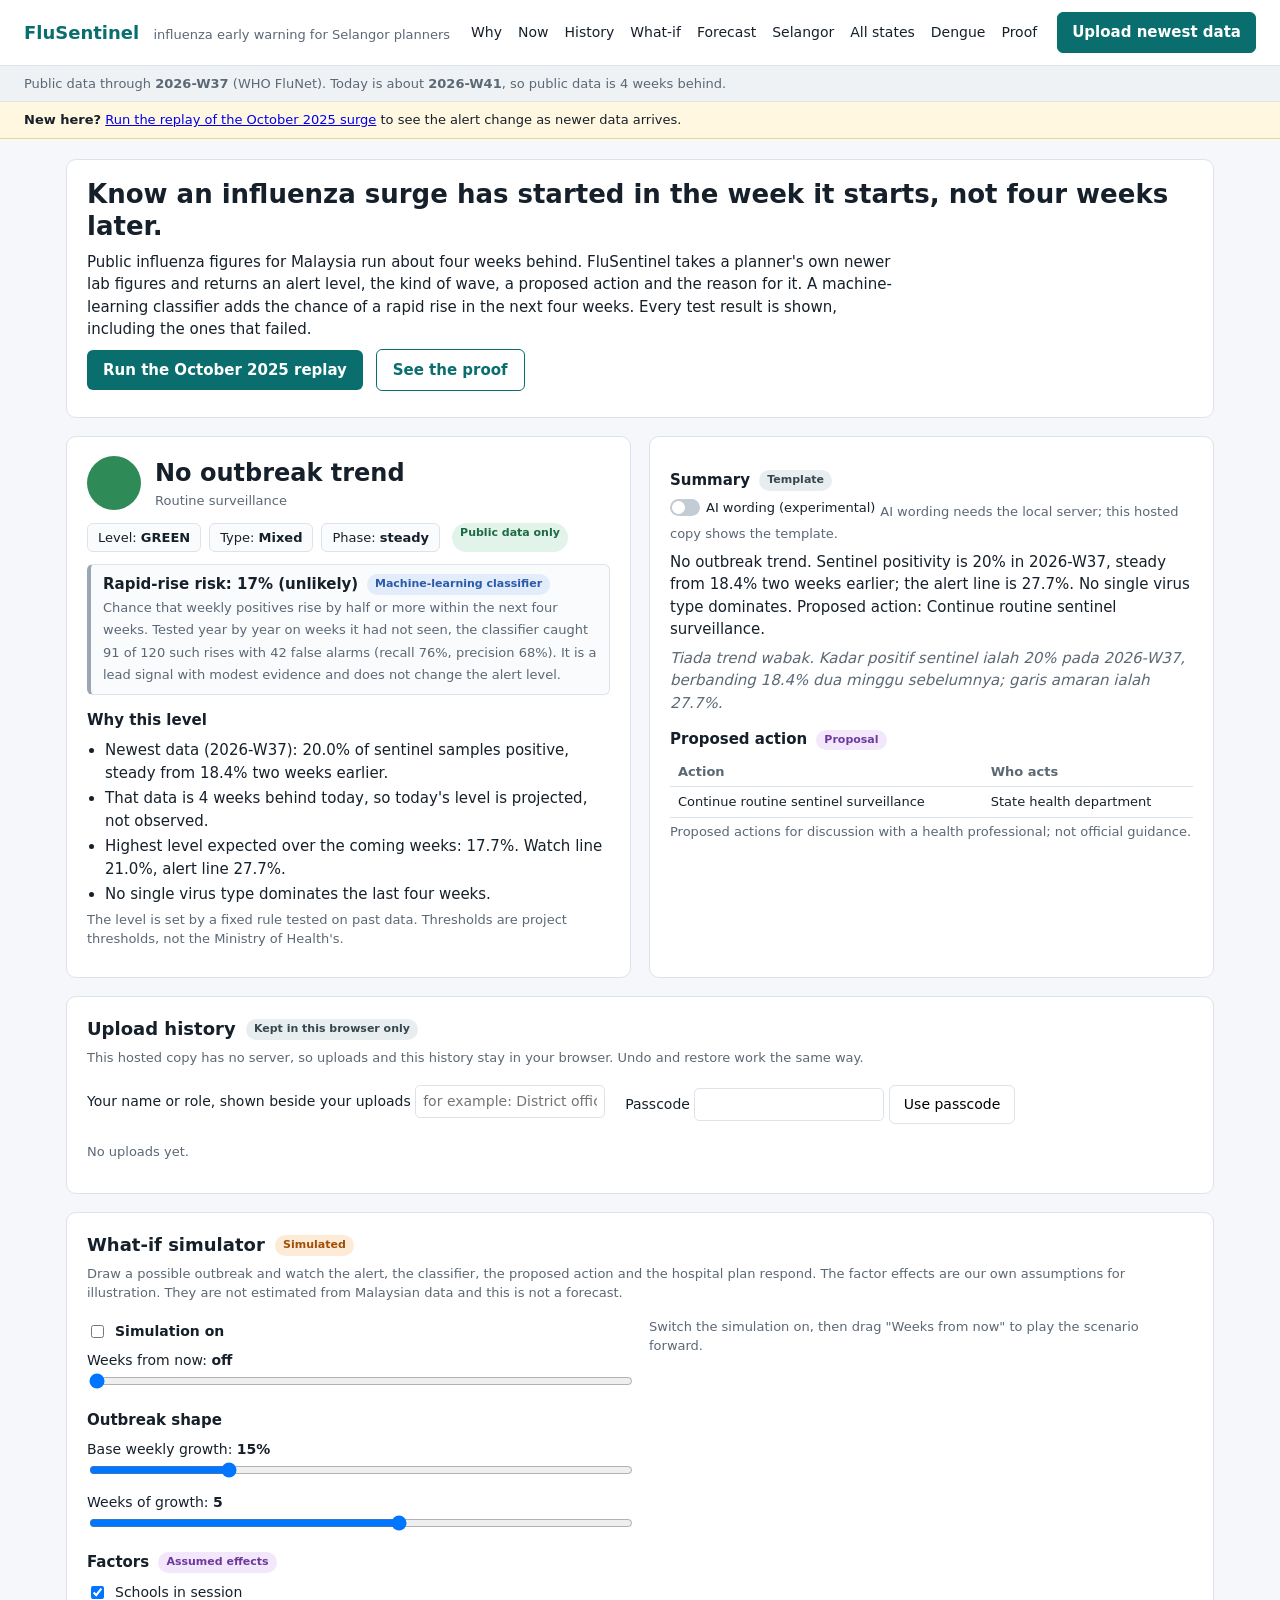
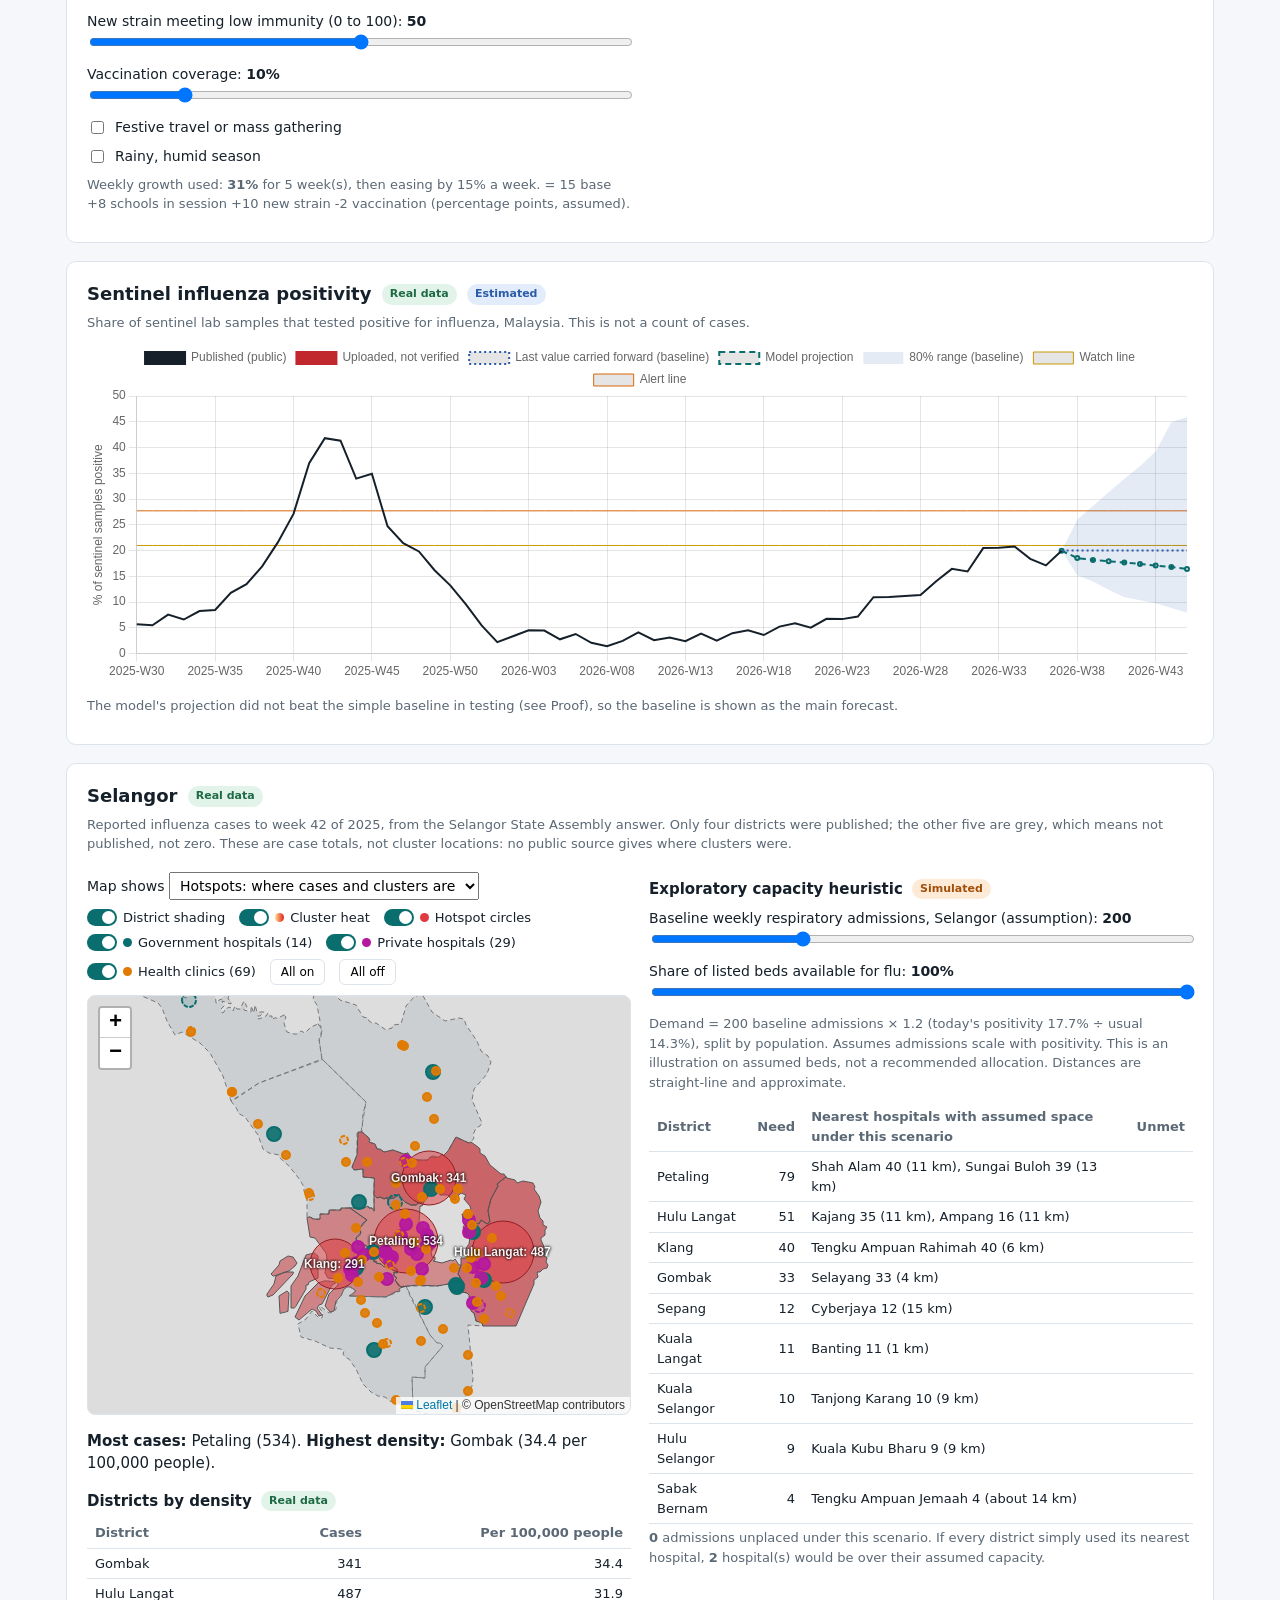
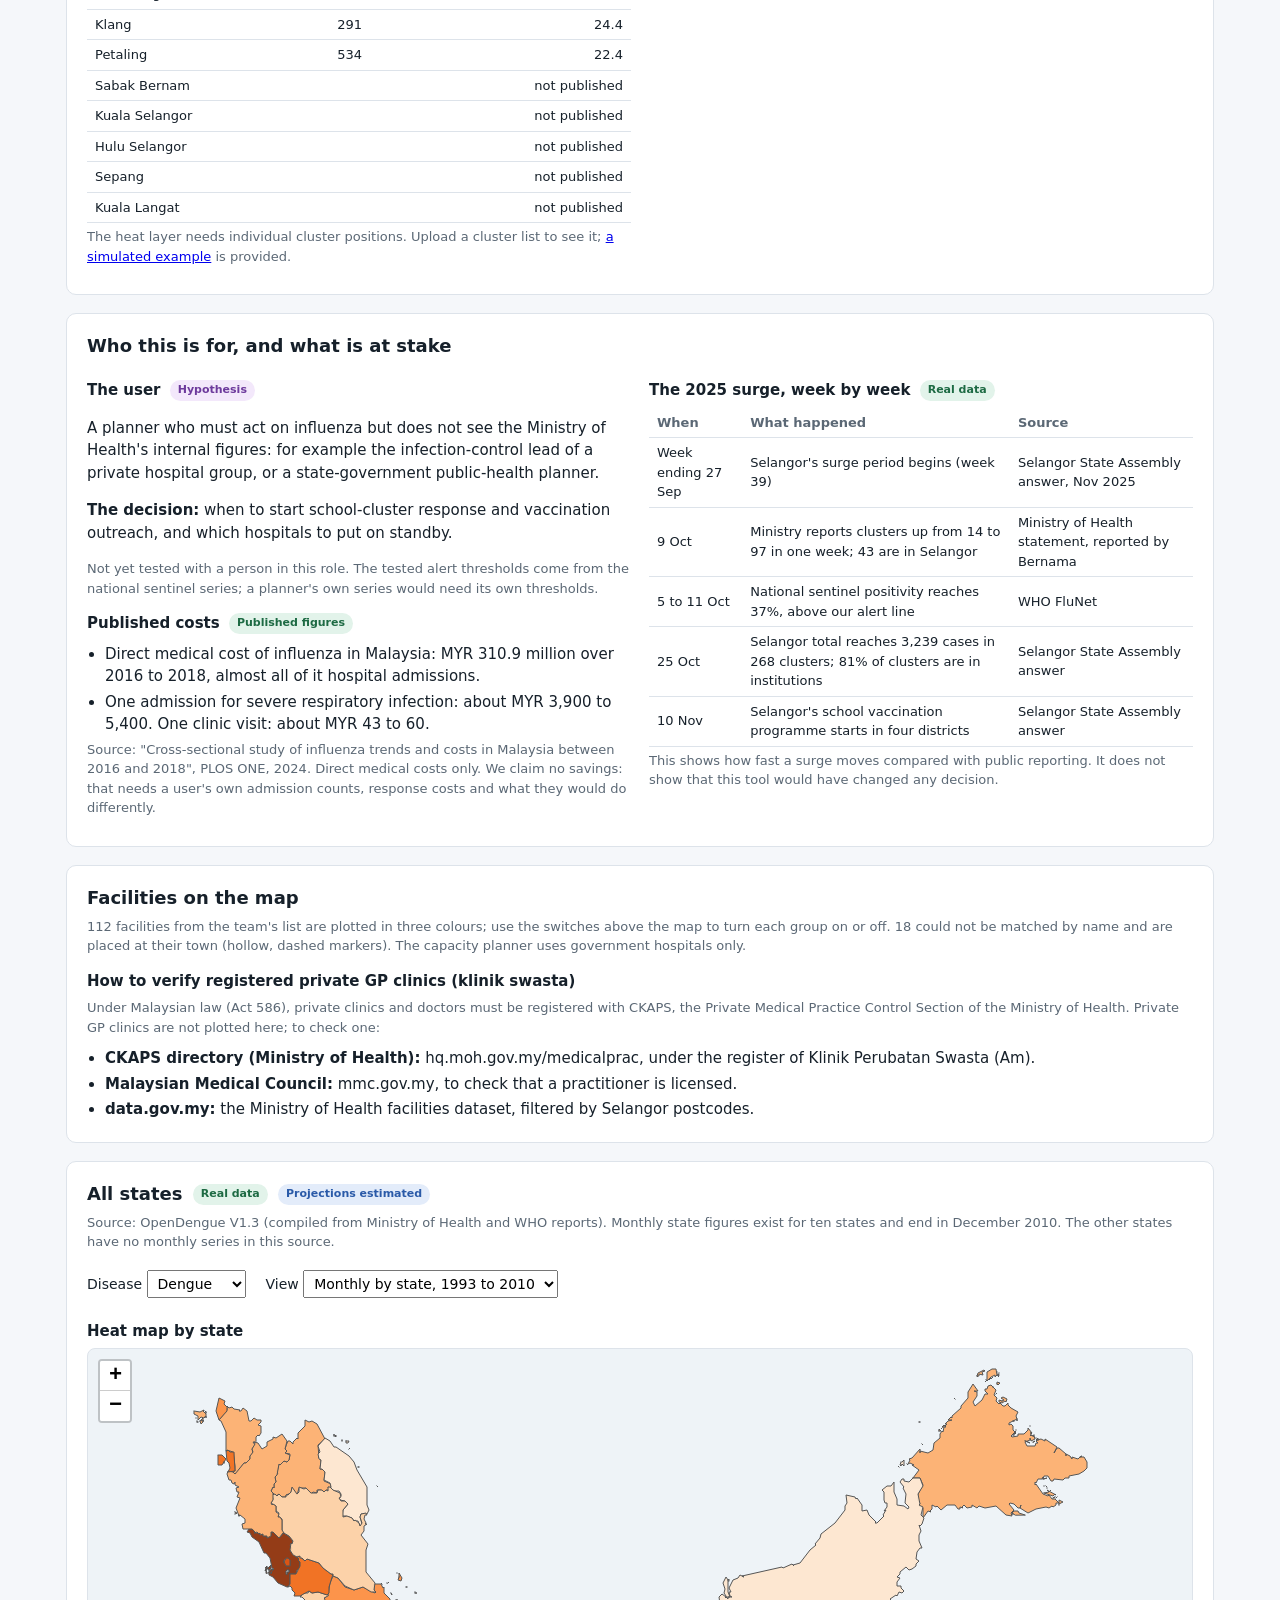
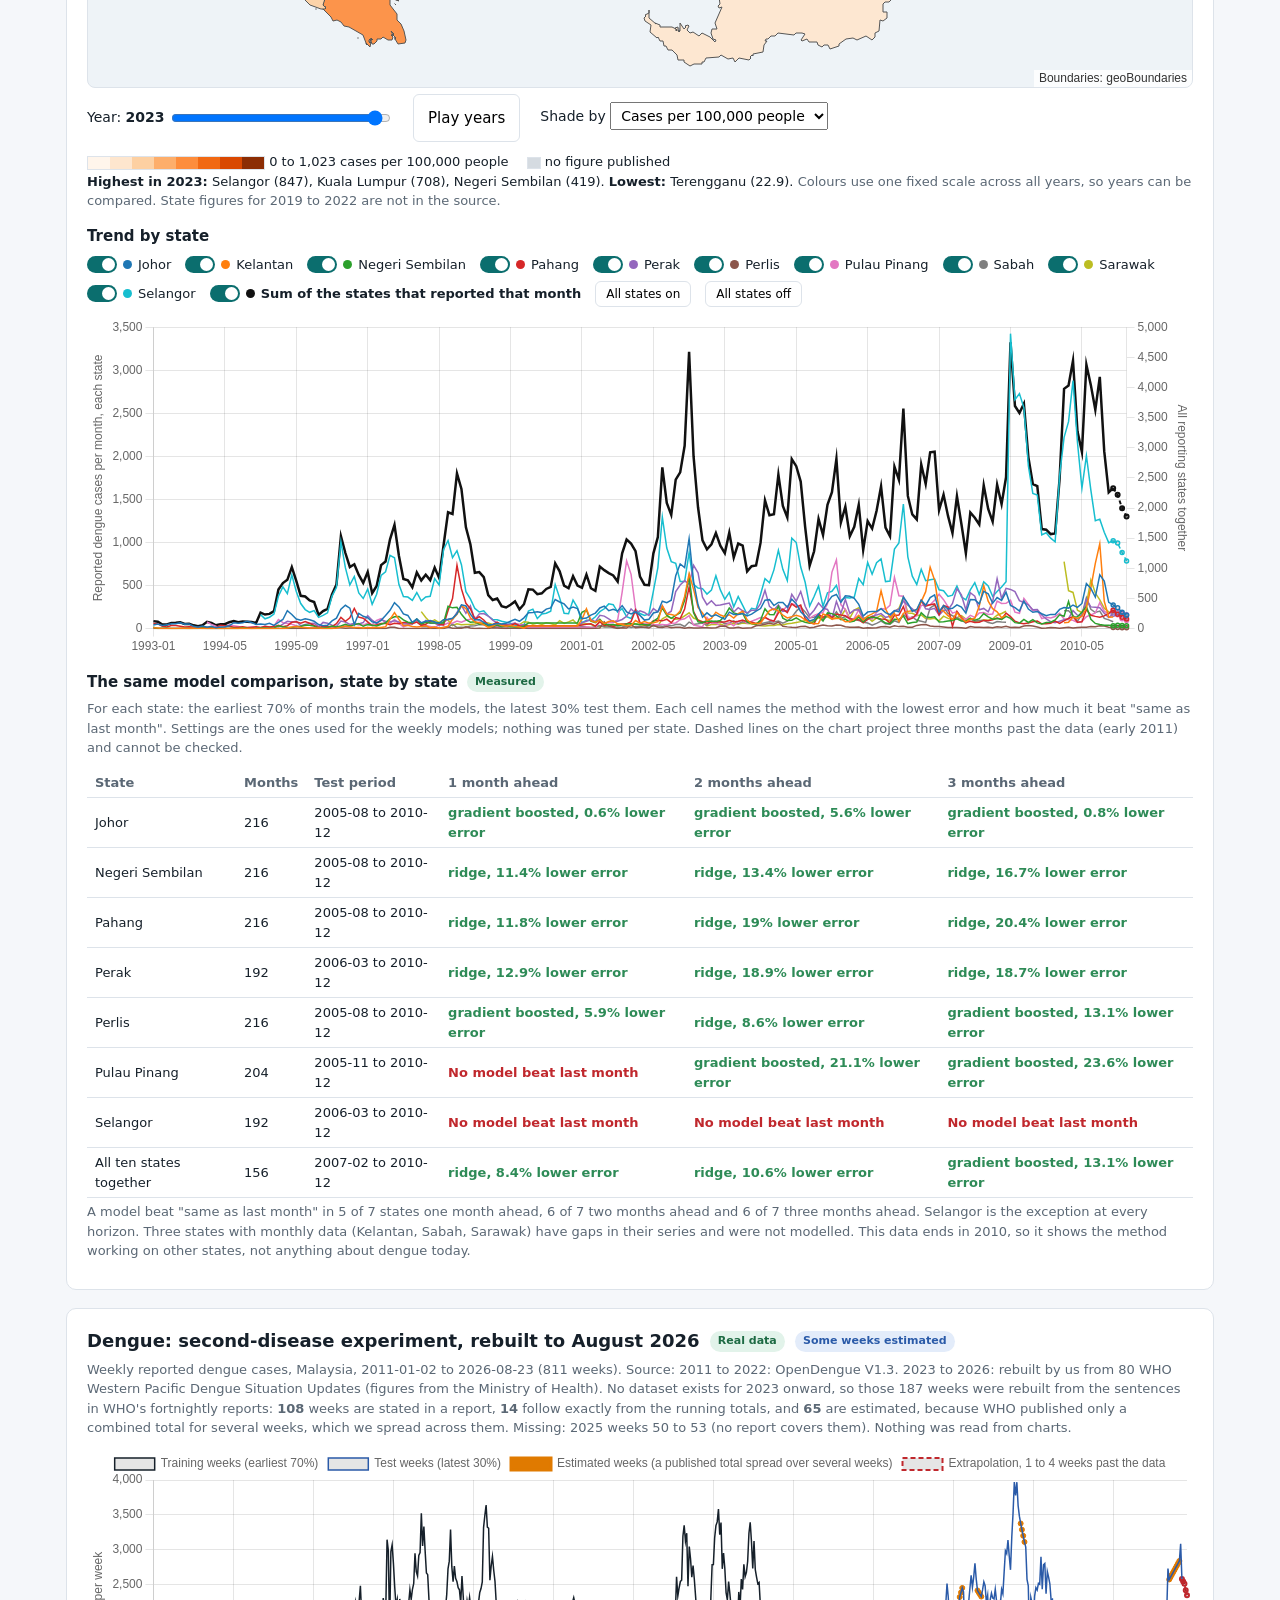
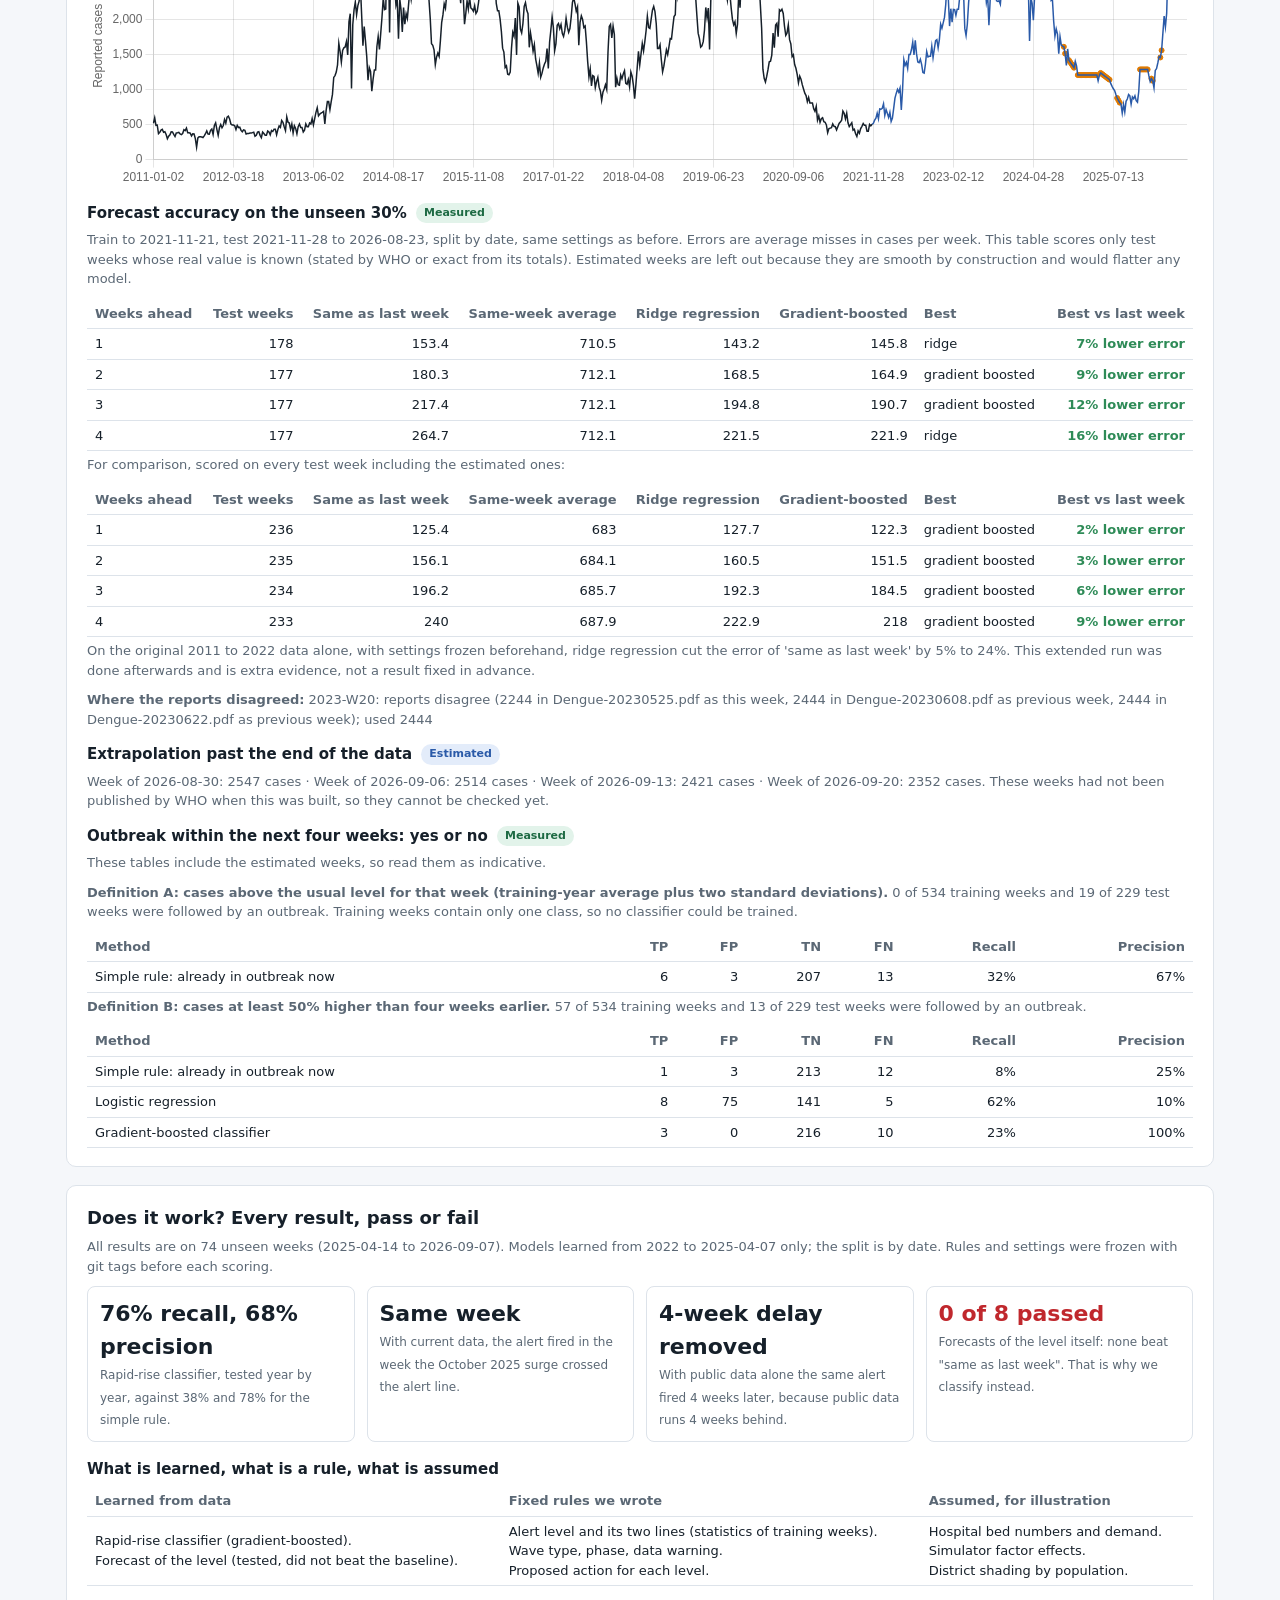
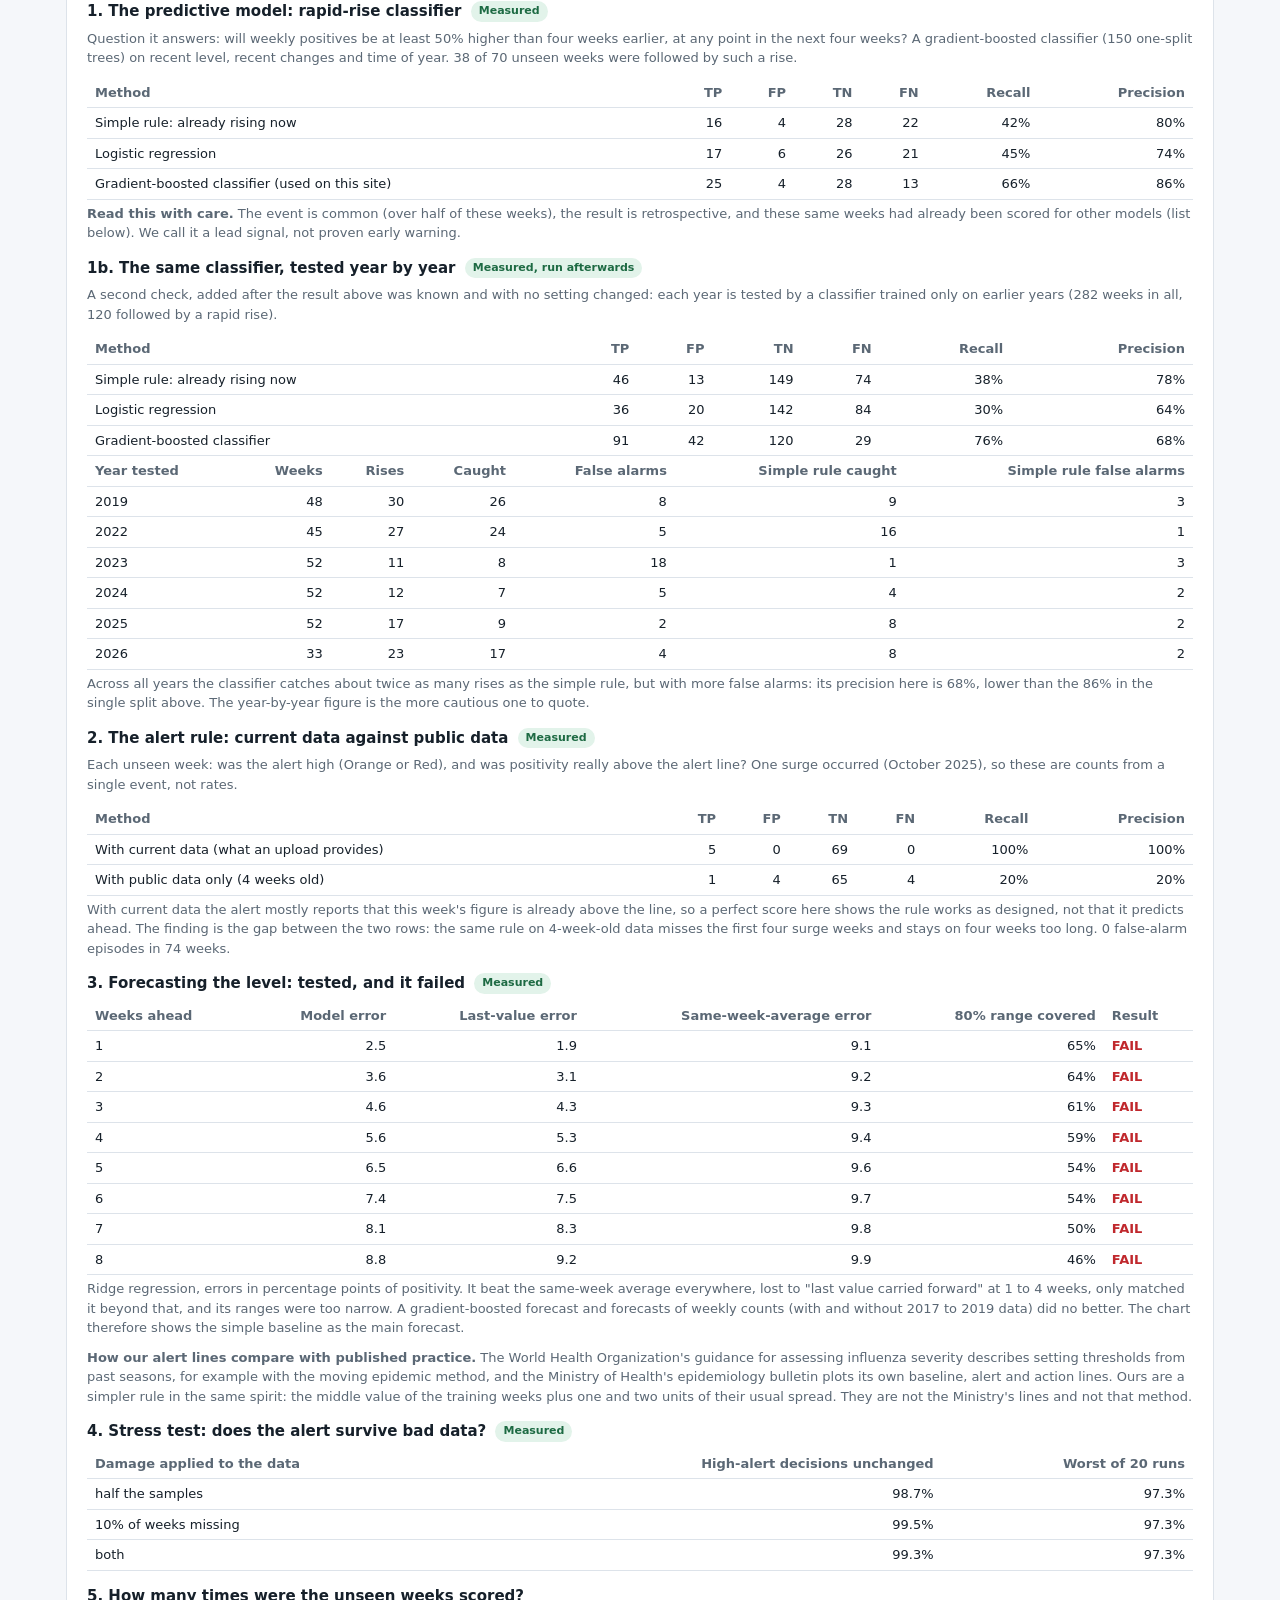
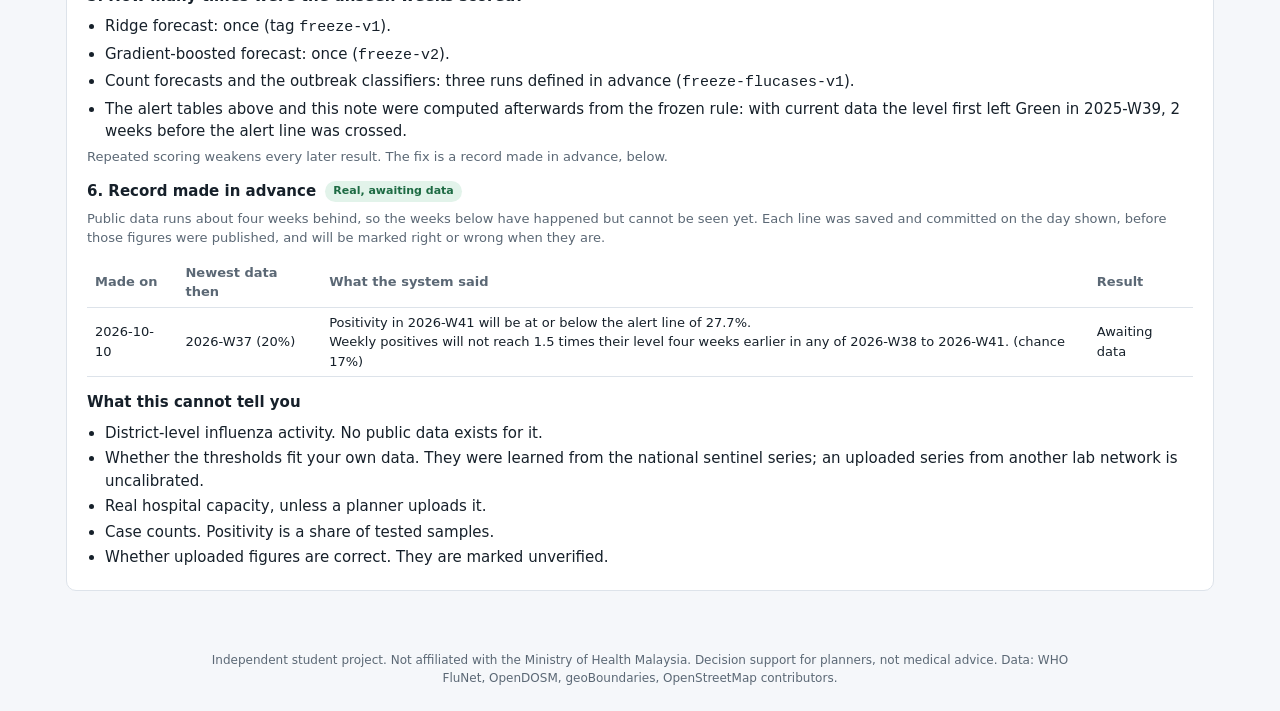
==== site/index.html @ d07ed6d7 "Rebuild Malaysia's weekly dengue series for 2023-2026 from WHO reports and rerun the models - pipeli" ====
<!doctype html>
<html lang="en">
<head>
<meta charset="utf-8">
<meta name="viewport" content="width=device-width, initial-scale=1">
<title>FluSentinel</title>
<link rel="icon" href="data:,">
<link rel="stylesheet" href="vendor/leaflet.min.css">
<link rel="stylesheet" href="assets/style.css">
</head>
<body>
<header class="top">
  <div class="brand">FluSentinel <span>influenza early warning for Selangor planners</span></div>
  <nav><a href="#stakes">Why</a><a href="#now">Now</a><a href="#history">History</a><a href="#sim">What-if</a><a href="#forecast">Forecast</a><a href="#selangor">Selangor</a><a href="#states">All states</a><a href="#dengue">Dengue</a><a href="#proof">Proof</a></nav>
  <button id="uploadBtn" class="primary">Upload newest data</button>
</header>
<div id="stamp" class="stamp"></div>
<div id="replayBar" class="replay" hidden></div>

<main>
<section class="card hero" id="hero">
  <h1>Know an influenza surge has started in the week it starts, not four weeks later.</h1>
  <p>Public influenza figures for Malaysia run about four weeks behind. FluSentinel takes a planner's own newer lab figures and returns an alert level, the kind of wave, a proposed action and the reason for it. A machine-learning classifier adds the chance of a rapid rise in the next four weeks. Every test result is shown, including the ones that failed.</p>
  <p><a class="btn" href="?replay=1">Run the October 2025 replay</a> <a class="btn ghost" href="#proof">See the proof</a></p>
</section>
<section id="now" class="grid2">
  <div class="card" id="alertCard"></div>
  <div class="card">
    <h3>Summary <span class="chip ai" id="sumChip">Template</span></h3>
    <label class="tog"><input type="checkbox" id="aiOn"><span class="sw"></span><span>AI wording (experimental)</span></label> <span class="note" id="aiNote">Off: the text below is a fixed template. On: an AI service rewords the same figures; its text is rejected if it contains any number not in them.</span>
    <p id="sumEn" class="summary"></p>
    <p id="sumBm" class="summary bm"></p>
    <h3>Proposed action <span class="chip exp">Proposal</span></h3>
    <div id="action"></div>
  </div>
</section>

<section id="history" class="card">
  <h2>Upload history <span class="chip ai" id="roleChip"></span></h2>
  <p class="note" id="histNote"></p>
  <div class="histctl">
    <label>Your name or role, shown beside your uploads <input type="text" id="byIn" maxlength="60" placeholder="for example: District officer, Klang"></label>
    <label id="passRow" hidden>Passcode <input type="password" id="passIn" autocomplete="off"> <button type="button" id="passBtn">Use passcode</button></label>
  </div>
  <div id="histBody"></div>
  <p class="err" id="histMsg"></p>
</section>

<section id="sim" class="card">
  <h2>What-if simulator <span class="chip sim">Simulated</span></h2>
  <p class="note">Draw a possible outbreak and watch the alert, the classifier, the proposed action and the hospital plan respond. The factor effects are our own assumptions for illustration. They are not estimated from Malaysian data and this is not a forecast.</p>
  <div class="grid2">
    <div>
      <label class="row"><input type="checkbox" id="simOn"> <b>Simulation on</b></label>
      <label>Weeks from now: <b id="simWeekV"></b><input type="range" id="simWeek" min="0" max="11" step="1" value="0"></label>
      <h3>Outbreak shape</h3>
      <label>Base weekly growth: <b id="simBaseV"></b><input type="range" id="simBase" min="0" max="60" step="1" value="15"></label>
      <label>Weeks of growth: <b id="simWeeksV"></b><input type="range" id="simWeeks" min="1" max="8" step="1" value="5"></label>
      <h3>Factors <span class="chip exp">Assumed effects</span></h3>
      <label class="row"><input type="checkbox" id="simSchool" checked> Schools in session</label>
      <label>New strain meeting low immunity (0 to 100): <b id="simStrainV"></b><input type="range" id="simStrain" min="0" max="100" step="5" value="50"></label>
      <label>Vaccination coverage: <b id="simVaxV"></b><input type="range" id="simVax" min="0" max="60" step="5" value="10"></label>
      <label class="row"><input type="checkbox" id="simTravel"> Festive travel or mass gathering</label>
      <label class="row"><input type="checkbox" id="simRain"> Rainy, humid season</label>
      <p class="note" id="simGrowth"></p>
    </div>
    <div id="simOut"></div>
  </div>
</section>

<section id="forecast" class="card">
  <h2>Sentinel influenza positivity <span class="chip real">Real data</span> <span class="chip est">Estimated</span></h2>
  <p class="note">Share of sentinel lab samples that tested positive for influenza, Malaysia. This is not a count of cases.</p>
  <div class="chartbox"><canvas id="chart"></canvas></div>
  <div id="signals" class="signals"></div>
</section>

<section id="selangor" class="card">
  <h2>Selangor <span class="chip exp" id="mapChip">Exploratory</span></h2>
  <p class="note" id="mapNote"></p>
  <div class="grid2">
    <div>
      <label>Map shows <select id="mapMode"><option value="hot">Hotspots: where cases and clusters are</option><option value="pop">Population (exposure proxy)</option><option value="pupils">School pupils (exposure proxy)</option></select></label>
      <div class="toggles" id="layerToggles">
        <label class="tog"><input type="checkbox" id="ly_shade" checked><span class="sw"></span>District shading</label>
        <label class="tog"><input type="checkbox" id="ly_heat" checked><span class="sw"></span><i class="dot" style="background:linear-gradient(90deg,#ffe08a,#e31a1c)"></i>Cluster heat</label>
        <label class="tog"><input type="checkbox" id="ly_hot" checked><span class="sw"></span><i class="dot" style="background:#e0393f"></i>Hotspot circles</label>
        <label class="tog"><input type="checkbox" id="ly_government" checked><span class="sw"></span><i class="dot" style="background:#0b6e6e"></i><span>Government hospitals (<span id="n_government"></span>)</span></label>
        <label class="tog"><input type="checkbox" id="ly_private" checked><span class="sw"></span><i class="dot" style="background:#b5179e"></i><span>Private hospitals (<span id="n_private"></span>)</span></label>
        <label class="tog"><input type="checkbox" id="ly_clinic" checked><span class="sw"></span><i class="dot" style="background:#e07a00"></i><span>Health clinics (<span id="n_clinic"></span>)</span></label>
        <button type="button" id="lyAll">All on</button><button type="button" id="lyNone">All off</button>
      </div>
      <div id="map"></div>
      <div id="hotRank"></div>
    </div>
    <div>
      <h3>Exploratory capacity heuristic <span class="chip sim" id="bedChip">Simulated</span></h3>
      <label>Baseline weekly respiratory admissions, Selangor (assumption): <b id="admV"></b>
        <input type="range" id="adm" min="50" max="600" step="10" value="200"></label>
      <label>Share of listed beds available for flu: <b id="shareV"></b>
        <input type="range" id="share" min="20" max="100" step="5" value="100"></label>
      <p class="note" id="planNote"></p>
      <div id="plan"></div>
    </div>
  </div>
</section>

<section id="stakes" class="card">
  <h2>Who this is for, and what is at stake</h2>
  <div class="grid2">
    <div>
      <h3>The user <span class="chip exp">Hypothesis</span></h3>
      <p>A planner who must act on influenza but does not see the Ministry of Health's internal figures: for example the infection-control lead of a private hospital group, or a state-government public-health planner.</p>
      <p><b>The decision:</b> when to start school-cluster response and vaccination outreach, and which hospitals to put on standby.</p>
      <p class="note">Not yet tested with a person in this role. The tested alert thresholds come from the national sentinel series; a planner's own series would need its own thresholds.</p>
      <h3>Published costs <span class="chip real">Published figures</span></h3>
      <ul class="why">
        <li>Direct medical cost of influenza in Malaysia: MYR 310.9 million over 2016 to 2018, almost all of it hospital admissions.</li>
        <li>One admission for severe respiratory infection: about MYR 3,900 to 5,400. One clinic visit: about MYR 43 to 60.</li>
      </ul>
      <p class="note">Source: "Cross-sectional study of influenza trends and costs in Malaysia between 2016 and 2018", PLOS ONE, 2024. Direct medical costs only. We claim no savings: that needs a user's own admission counts, response costs and what they would do differently.</p>
    </div>
    <div>
      <h3>The 2025 surge, week by week <span class="chip real">Real data</span></h3>
      <table>
        <tr><th>When</th><th>What happened</th><th>Source</th></tr>
        <tr><td>Week ending 27 Sep</td><td>Selangor's surge period begins (week 39)</td><td>Selangor State Assembly answer, Nov 2025</td></tr>
        <tr><td>9 Oct</td><td>Ministry reports clusters up from 14 to 97 in one week; 43 are in Selangor</td><td>Ministry of Health statement, reported by Bernama</td></tr>
        <tr><td>5 to 11 Oct</td><td>National sentinel positivity reaches 37%, above our alert line</td><td>WHO FluNet</td></tr>
        <tr><td>25 Oct</td><td>Selangor total reaches 3,239 cases in 268 clusters; 81% of clusters are in institutions</td><td>Selangor State Assembly answer</td></tr>
        <tr><td>10 Nov</td><td>Selangor's school vaccination programme starts in four districts</td><td>Selangor State Assembly answer</td></tr>
      </table>
      <p class="note">This shows how fast a surge moves compared with public reporting. It does not show that this tool would have changed any decision.</p>
    </div>
  </div>
</section>

<section id="guide" class="card">
  <h2>Facilities on the map</h2>
  <p class="note" id="facNote"></p>
  <h3>How to verify registered private GP clinics (klinik swasta)</h3>
  <p class="note">Under Malaysian law (Act 586), private clinics and doctors must be registered with CKAPS, the Private Medical Practice Control Section of the Ministry of Health. Private GP clinics are not plotted here; to check one:</p>
  <ul class="why">
    <li><b>CKAPS directory (Ministry of Health):</b> hq.moh.gov.my/medicalprac, under the register of Klinik Perubatan Swasta (Am).</li>
    <li><b>Malaysian Medical Council:</b> mmc.gov.my, to check that a practitioner is licensed.</li>
    <li><b>data.gov.my:</b> the Ministry of Health facilities dataset, filtered by Selangor postcodes.</li>
  </ul>
</section>

<section id="states" class="card">
  <h2>All states <span class="chip real">Real data</span> <span class="chip est">Projections estimated</span></h2>
  <p class="note" id="stNote"></p>
  <div class="histctl">
    <label>Disease <select id="stDisease"><option value="dengue">Dengue</option><option value="flu">Influenza</option></select></label>
    <label id="stViewRow">View <select id="stView"><option value="monthly">Monthly by state, 1993 to 2010</option><option value="yearly">Yearly by state, 2009 to 2023</option></select></label>
  </div>
  <h3>Heat map by state</h3>
  <div id="stMap"></div>
  <div class="histctl">
    <label id="stYearRow">Year: <b id="stYearV"></b> <input type="range" id="stYear" min="0" max="10" step="1" value="10"></label>
    <button type="button" id="stPlay">Play years</button>
    <label>Shade by <select id="stMeasure"></select></label>
  </div>
  <p class="legend" id="stLegend"></p>
  <h3>Trend by state</h3>
  <div class="toggles" id="stToggles"></div>
  <div class="chartbox"><canvas id="stChart"></canvas></div>
  <div id="stBody"></div>
</section>

<section id="dengue" class="card">
  <h2>Dengue: second-disease experiment, rebuilt to August 2026 <span class="chip real">Real data</span> <span class="chip est">Some weeks estimated</span></h2>
  <p class="note" id="dengueNote"></p>
  <div class="chartbox"><canvas id="dengueChart"></canvas></div>
  <div id="dengueBody"></div>
</section>

<section id="proof" class="card">
  <h2>Does it work? Every result, pass or fail</h2>
  <div id="proofBody"></div>
</section>
</main>

<footer>Independent student project. Not affiliated with the Ministry of Health Malaysia. Decision support for planners, not medical advice. Data: WHO FluNet, OpenDOSM, geoBoundaries, OpenStreetMap contributors.</footer>

<dialog id="dlg">
  <form method="dialog" id="dlgForm">
    <h2>Upload newest data</h2>
    <p class="note" id="upNote"></p>
    <label>Data type
      <select id="utype">
        <option value="lab">Weekly lab counts (updates the forecast and alert)</option>
        <option value="ili">Weekly ILI clinic rate (supporting signal)</option>
        <option value="clusters">Cluster counts by district (map)</option>
        <option value="clusterlist">Cluster list with sizes and locations (map hotspots)</option>
        <option value="beds">Hospital beds available (planner)</option>
      </select></label>
    <label class="row" id="ownRow"><input type="checkbox" id="ownSeries"> <span>These figures are from <b>my own lab network</b>, not the national sentinel system. They replace the national series on screen (at least 12 weeks in a row; 52 or more to get alert lines fitted to your data).</span></label>
    <p>Template: <a id="tpl" download></a></p>
    <div id="drop" class="drop" role="button" tabindex="0">
      <b>Drag and drop files or a folder here</b>
      <span>CSV or Excel. The data type is recognised from the columns. Or click to browse.</span>
      <span id="dropName" class="dropname"></span>
      <span id="dropInfo" class="note"></span>
    </div>
    <input type="file" id="ufile" accept=".csv,.xlsx,.xls" multiple hidden>
    <p class="or">or type one row</p>
    <div id="manual"></div>
    <button type="button" id="addRow">Add typed row</button>
    <div id="preview"></div>
    <div id="uerr" class="err"></div>
    <menu>
      <button value="cancel">Cancel</button>
      <button type="button" id="confirm" class="primary" disabled>Confirm and use</button>
    </menu>
  </form>
</dialog>

<script src="vendor/chart.umd.min.js"></script>
<script src="vendor/leaflet.min.js"></script>
<script src="vendor/leaflet-heat.js"></script>
<script src="vendor/xlsx.full.min.js"></script>
<script src="assets/model.js"></script>
<script src="assets/app.js"></script>
</body>
</html>
---- site/assets/style.css ----
:root { --ink:#16202a; --mute:#5b6875; --line:#dde3ea; --bg:#f5f7fa; --card:#fff; --brand:#0b6e6e;
  --green:#2e8b57; --yellow:#c99700; --orange:#d9660b; --red:#c0282d; }
* { box-sizing: border-box; }
body { margin:0; font:15px/1.5 system-ui, "Segoe UI", sans-serif; color:var(--ink); background:var(--bg); }
.top { display:flex; align-items:center; gap:20px; padding:12px 24px; background:var(--card); border-bottom:1px solid var(--line); position:sticky; top:0; z-index:1000; flex-wrap:wrap; }
.brand { font-weight:700; font-size:18px; color:var(--brand); }
.brand span { font-weight:400; font-size:13px; color:var(--mute); margin-left:8px; }
nav { display:flex; gap:16px; margin-left:auto; }
nav a { color:var(--ink); text-decoration:none; font-size:14px; }
button { font:inherit; padding:8px 14px; border:1px solid var(--line); border-radius:6px; background:#fff; cursor:pointer; }
button.primary { background:var(--brand); color:#fff; border-color:var(--brand); font-weight:600; }
button:disabled { opacity:.45; cursor:not-allowed; }
.stamp { padding:8px 24px; font-size:13px; color:var(--mute); background:#eef2f5; border-bottom:1px solid var(--line); }
.stamp b.unv { color:var(--orange); }
.stamp button { padding:2px 8px; font-size:12px; margin-left:8px; }
.replay { padding:8px 24px; background:#fff7e0; border-bottom:1px solid #ecd58a; font-size:13px; }
main { max-width:1180px; margin:0 auto; padding:20px 16px 40px; display:grid; gap:18px; }
.grid2 { display:grid; grid-template-columns:1fr 1fr; gap:18px; }
@media (max-width:860px) { .grid2 { grid-template-columns:1fr; } nav { display:none; } }
.card { background:var(--card); border:1px solid var(--line); border-radius:10px; padding:18px 20px; }
section.grid2 > .card { margin:0; }
h2 { margin:0 0 6px; font-size:18px; } h3 { margin:14px 0 6px; font-size:15px; }
.note { color:var(--mute); font-size:13px; margin:4px 0 10px; }
.chip { display:inline-block; font-size:11px; font-weight:600; padding:2px 8px; border-radius:99px; vertical-align:middle; margin-left:4px; }
.chip.real { background:#e2f3ea; color:#1d6a43; } .chip.est { background:#e3ecfa; color:#2a5aa8; }
.chip.exp { background:#f3e8fb; color:#6d3a9c; } .chip.sim { background:#fdebd8; color:#a04e08; }
.chip.unv { background:#fde3e3; color:#a3262a; } .chip.ai { background:#e8eef0; color:#37474f; }
.level { display:flex; align-items:center; gap:14px; }
.dot { width:54px; height:54px; border-radius:50%; flex:none; }
.green .dot { background:var(--green); } .yellow .dot { background:var(--yellow); } .orange .dot { background:var(--orange); } .red .dot { background:var(--red); }
.level h1 { margin:0; font-size:24px; } .level .sub { color:var(--mute); font-size:13px; }
.cats { display:flex; gap:8px; flex-wrap:wrap; margin:12px 0; }
.cat { border:1px solid var(--line); border-radius:6px; padding:4px 10px; font-size:13px; background:#fafbfc; }
.cat.warn { border-color:var(--red); color:var(--red); font-weight:600; }
.why { margin:8px 0 0; padding-left:18px; } .why li { margin:3px 0; }
.summary { margin:6px 0; } .summary.bm { color:var(--mute); font-style:italic; }
table { border-collapse:collapse; width:100%; font-size:13px; } th,td { text-align:left; padding:5px 8px; border-bottom:1px solid var(--line); }
th { color:var(--mute); font-weight:600; } td.num, th.num { text-align:right; }
.pass { color:var(--green); font-weight:700; } .fail { color:var(--red); font-weight:700; }
.chartbox { height:340px; } #map { height:420px; border-radius:8px; border:1px solid var(--line); }
label { display:block; margin:8px 0; font-size:14px; } input[type=range] { width:100%; }
.signals { display:flex; gap:12px; flex-wrap:wrap; margin-top:10px; }
.signal { border:1px solid var(--line); border-radius:8px; padding:8px 12px; font-size:13px; }
dialog { border:none; border-radius:12px; padding:22px 24px; width:min(680px, 94vw); box-shadow:0 20px 60px rgba(0,0,0,.3); }
dialog::backdrop { background:rgba(20,30,40,.5); }
dialog select, dialog input[type=number], dialog input[type=text] { font:inherit; padding:5px 7px; border:1px solid var(--line); border-radius:5px; }
dialog menu { display:flex; justify-content:flex-end; gap:10px; padding:0; margin:16px 0 0; }
#manual { display:flex; gap:6px; flex-wrap:wrap; } #manual input { width:108px; }
#preview { max-height:220px; overflow:auto; margin-top:10px; } #preview input { width:90px; }
.or { color:var(--mute); font-size:13px; margin:10px 0 4px; } .err { color:var(--red); font-size:13px; margin-top:8px; white-space:pre-line; }
footer { text-align:center; color:var(--mute); font-size:12px; padding:20px 16px 30px; max-width:900px; margin:0 auto; }
.kpis { display:grid; grid-template-columns:repeat(auto-fit,minmax(200px,1fr)); gap:12px; margin:10px 0 16px; }
.kpi { border:1px solid var(--line); border-radius:8px; padding:10px 12px; } .kpi b { display:block; font-size:22px; } .kpi span { font-size:12px; color:var(--mute); }
.drop { display:flex; flex-direction:column; gap:4px; align-items:center; text-align:center; padding:22px 14px; margin:10px 0; border:2px dashed #b7c2cd; border-radius:10px; background:#fafbfc; cursor:pointer; font-size:13px; color:var(--mute); }
.drop b { color:var(--ink); font-size:15px; } .drop.over { border-color:var(--brand); background:#e6f4f3; } .dropname { color:var(--brand); font-weight:600; }
body.dragging #uploadBtn { outline:3px solid var(--brand); outline-offset:3px; }
.rise { border:1px solid var(--line); border-left:4px solid #9aa7b3; border-radius:6px; padding:8px 12px; margin:10px 0; background:#fafbfc; }
.rise.on { border-left-color:var(--orange); background:#fff6ec; }
.hero h1 { margin:0 0 8px; font-size:26px; line-height:1.25; } .hero p { max-width:820px; margin:8px 0; }
.btn { display:inline-block; padding:9px 16px; border-radius:6px; background:var(--brand); color:#fff; text-decoration:none; font-weight:600; margin-right:8px; }
.btn.ghost { background:#fff; color:var(--brand); border:1px solid var(--brand); }
.replay button { padding:3px 10px; font-size:13px; }
label.row { display:flex; align-items:center; gap:8px; }
.simflag { color:#7b2cbf; } .simtab tr.cur td { background:#f3e8fb; font-weight:600; }
.lv { display:inline-block; padding:1px 8px; border-radius:99px; font-size:12px; color:#fff; text-transform:capitalize; }
.lv.green { background:var(--green); } .lv.yellow { background:var(--yellow); } .lv.orange { background:var(--orange); } .lv.red { background:var(--red); }
.hotlabel { background:transparent; border:none; box-shadow:none; font-weight:700; color:#fff; text-shadow:0 0 3px #000, 0 0 3px #000; }
.hotlabel::before { display:none; } #hotRank { margin-top:10px; } #mapMode { font:inherit; padding:4px 6px; }
.toggles { display:flex; flex-wrap:wrap; gap:6px 14px; align-items:center; margin:8px 0 10px; }
.toggles button { padding:3px 10px; font-size:12px; }
.tog { display:inline-flex; align-items:center; gap:6px; margin:0; font-size:13px; cursor:pointer; user-select:none; }
.tog input { position:absolute; opacity:0; width:0; height:0; }
.tog .sw { width:30px; height:17px; border-radius:99px; background:#c3ccd5; position:relative; transition:background .15s; flex:none; }
.tog .sw::after { content:""; position:absolute; top:2px; left:2px; width:13px; height:13px; border-radius:50%; background:#fff; transition:left .15s; }
.tog input:checked + .sw { background:var(--brand); } .tog input:checked + .sw::after { left:15px; }
.tog input:focus-visible + .sw { outline:2px solid var(--ink); outline-offset:2px; }
.tog .dot { width:9px; height:9px; border-radius:50%; display:inline-block; }
.histctl { display:flex; flex-wrap:wrap; gap:8px 20px; margin:6px 0 10px; } .histctl input { font:inherit; padding:5px 7px; border:1px solid var(--line); border-radius:5px; }
tr.undone td { color:var(--mute); text-decoration:line-through; } tr.undone td:last-child, tr.undone td:nth-last-child(2) { text-decoration:none; }
#histBody button { padding:2px 10px; font-size:12px; }
#stDisease, #stView { font:inherit; padding:4px 6px; }
#stMap { height:340px; border-radius:8px; border:1px solid var(--line); background:#eef3f7; }
#stMeasure { font:inherit; padding:4px 6px; } #stYear { width:220px; vertical-align:middle; }
.legend { font-size:13px; margin:6px 0 14px; } .lgbar { display:inline-flex; vertical-align:middle; border:1px solid var(--line); }
.lgbar i { width:22px; height:12px; display:inline-block; } .lgna { margin-left:14px; } .lgna i { display:inline-block; width:14px; height:12px; background:#d5dbe1; border:1px solid var(--line); vertical-align:middle; }
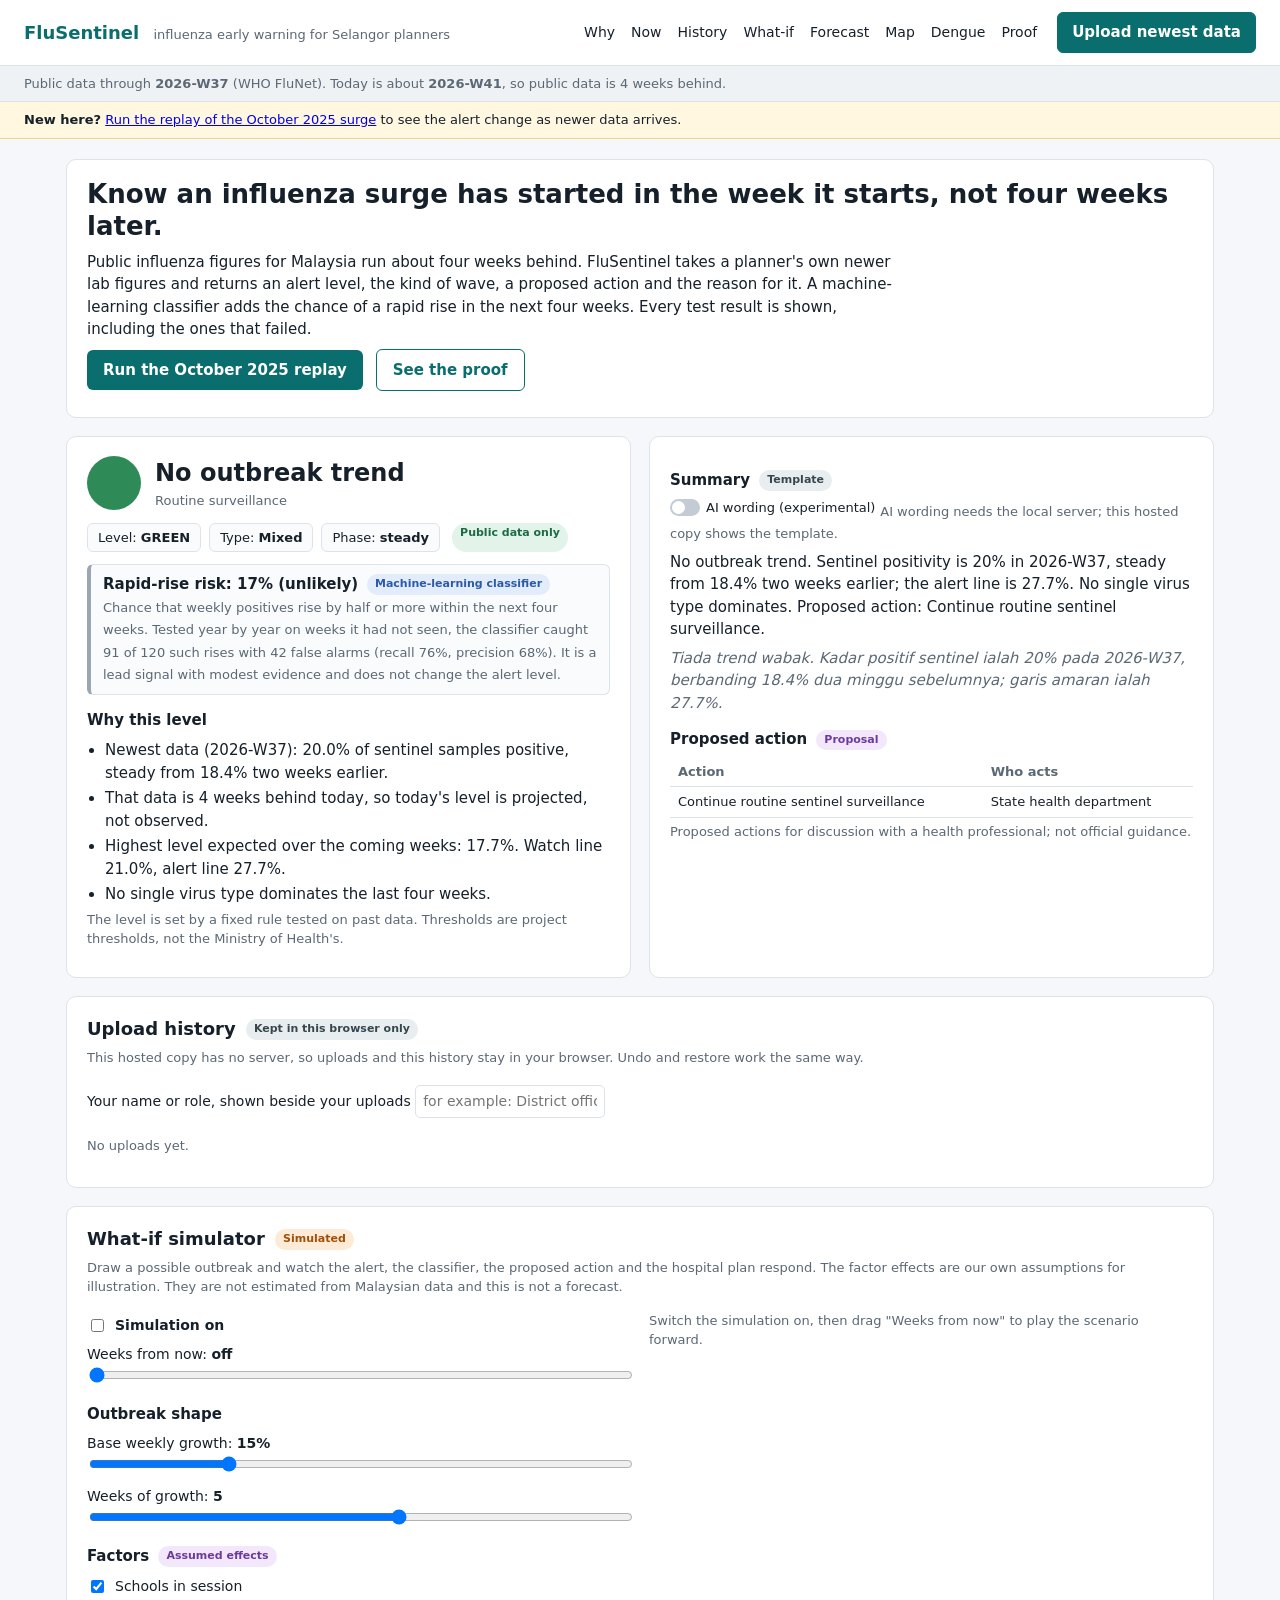
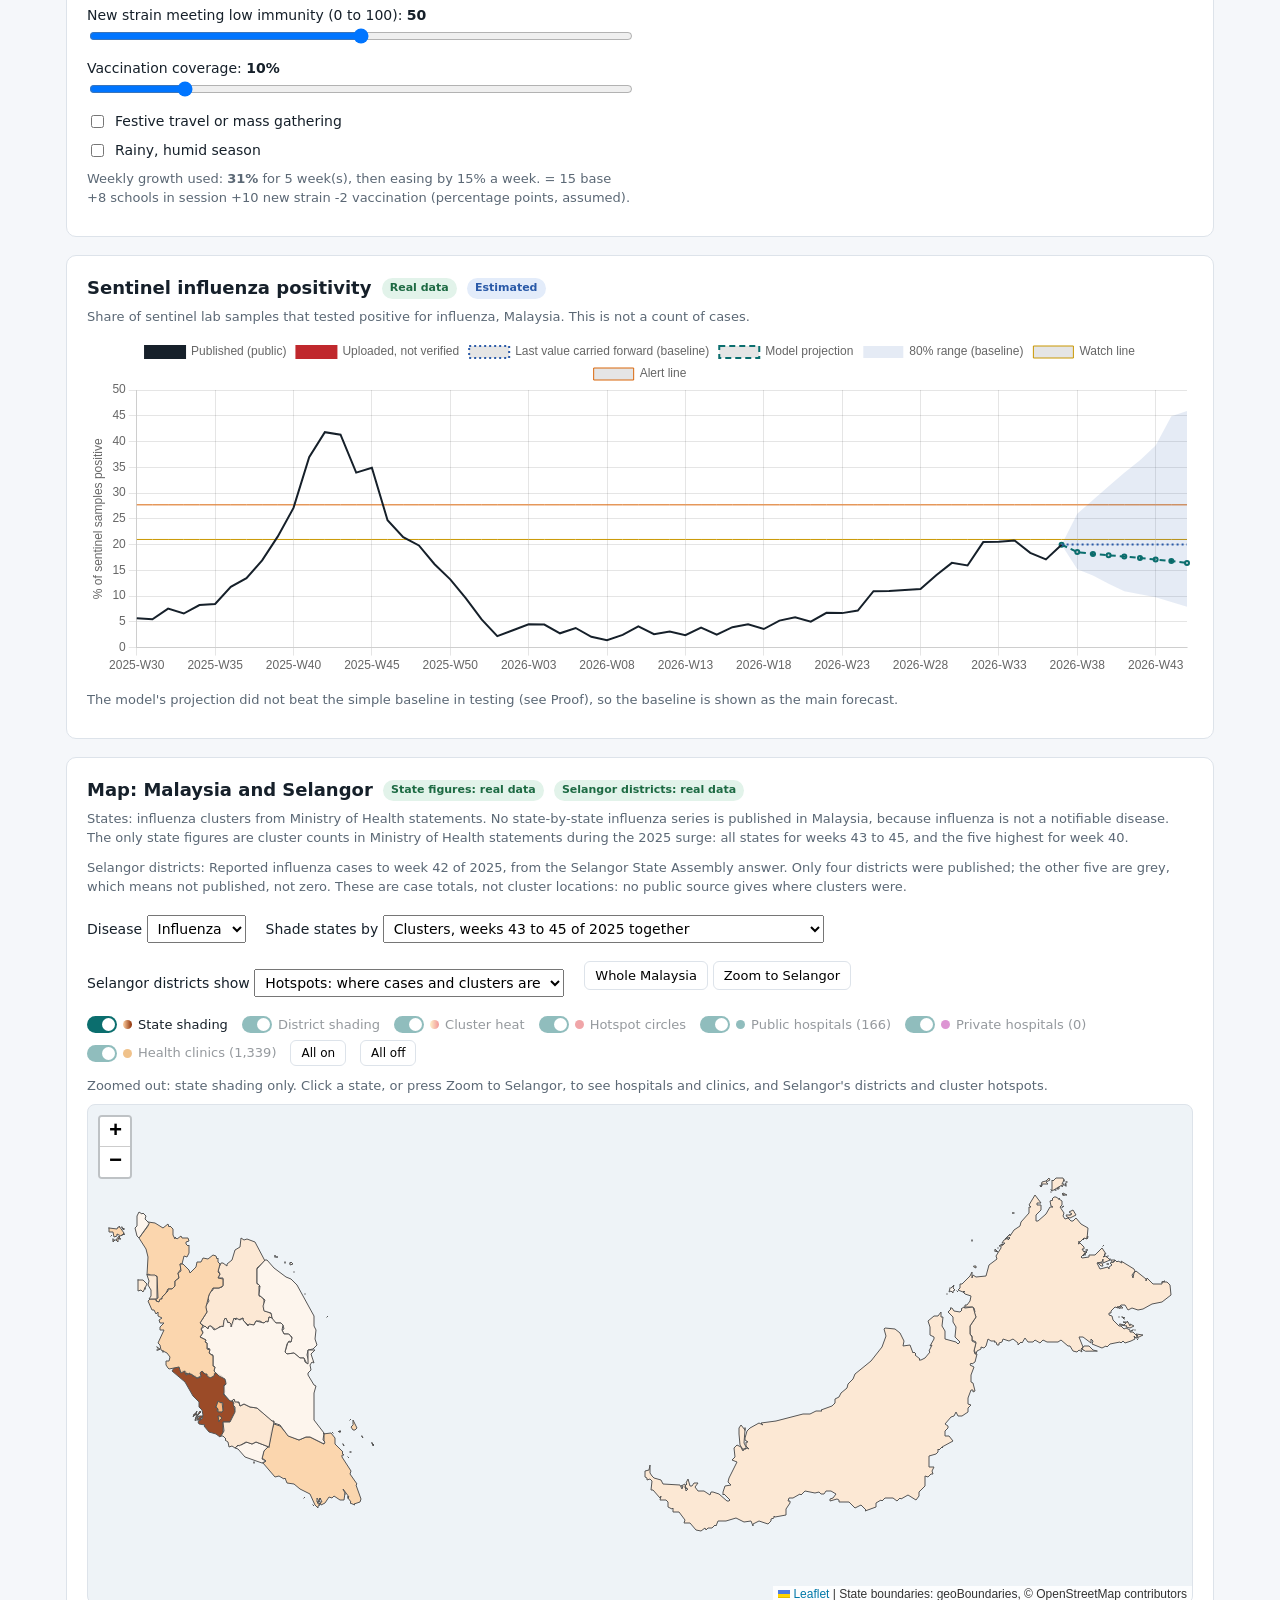
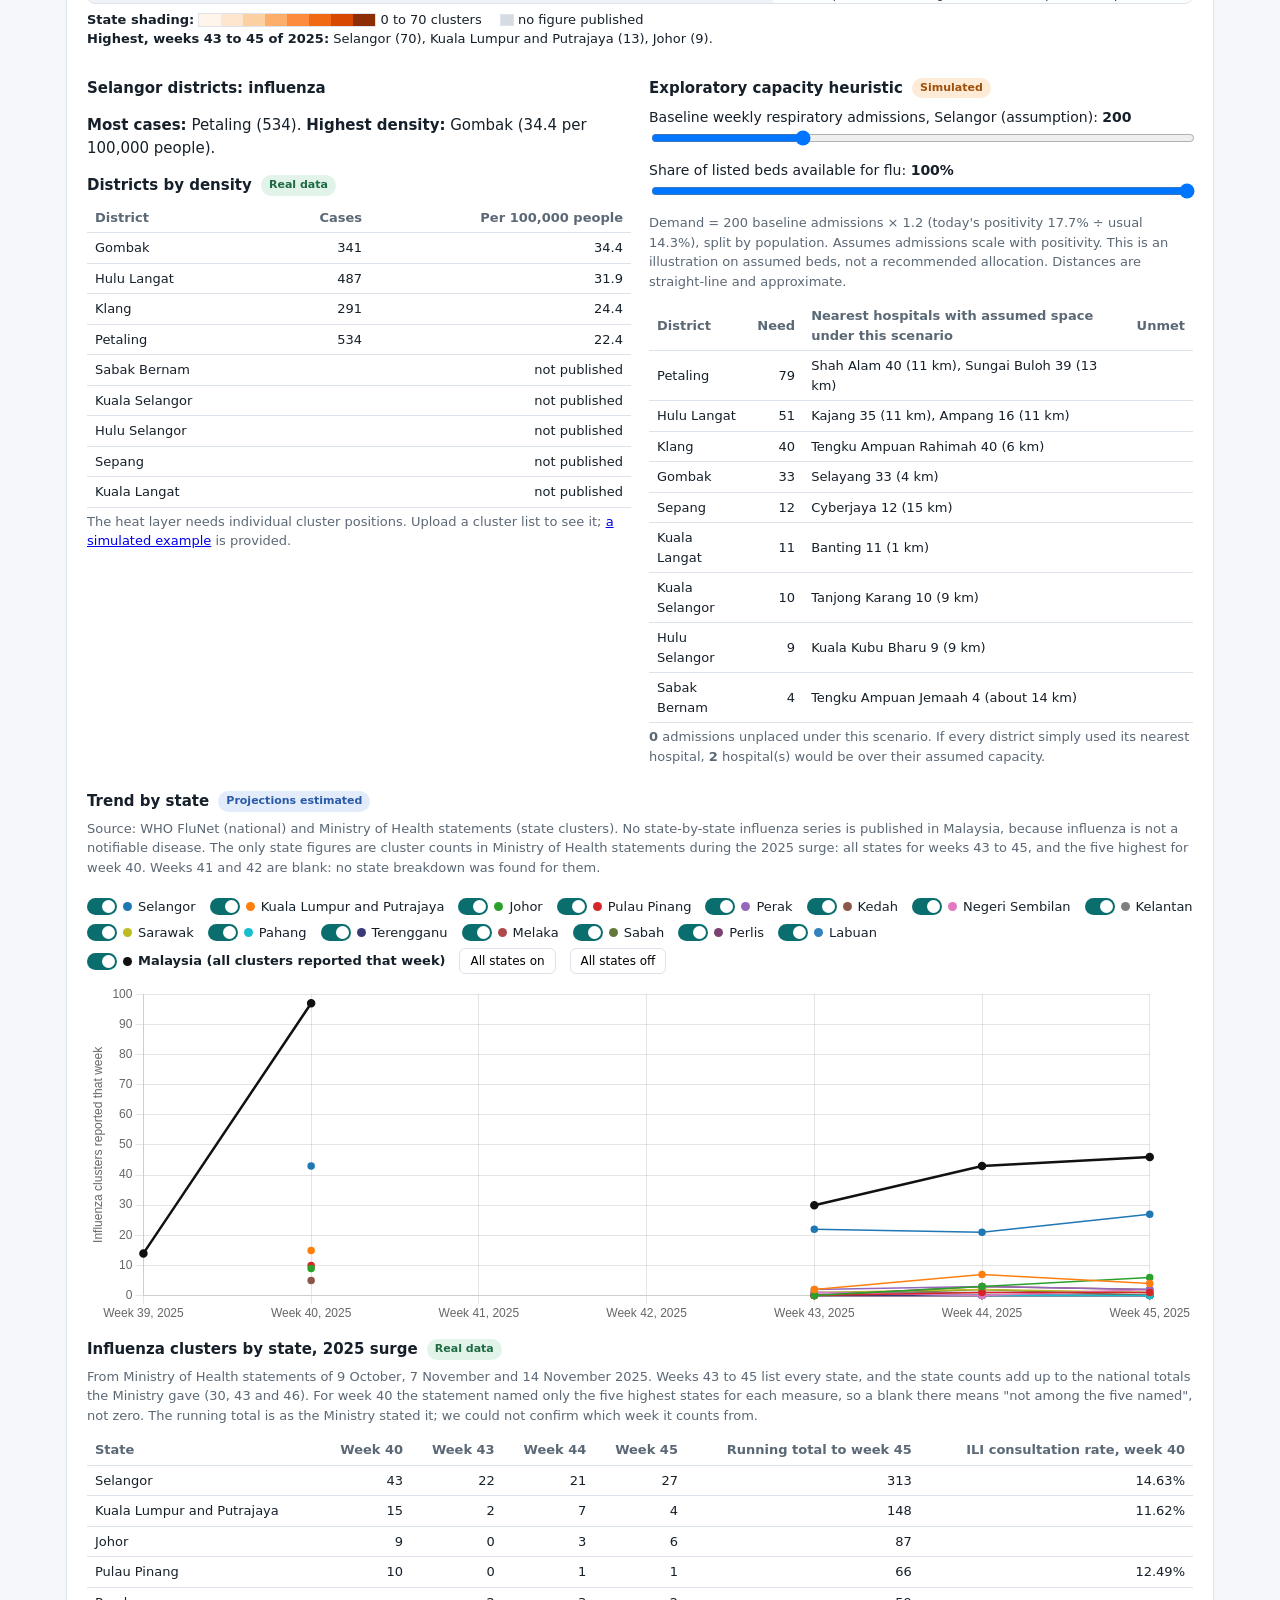
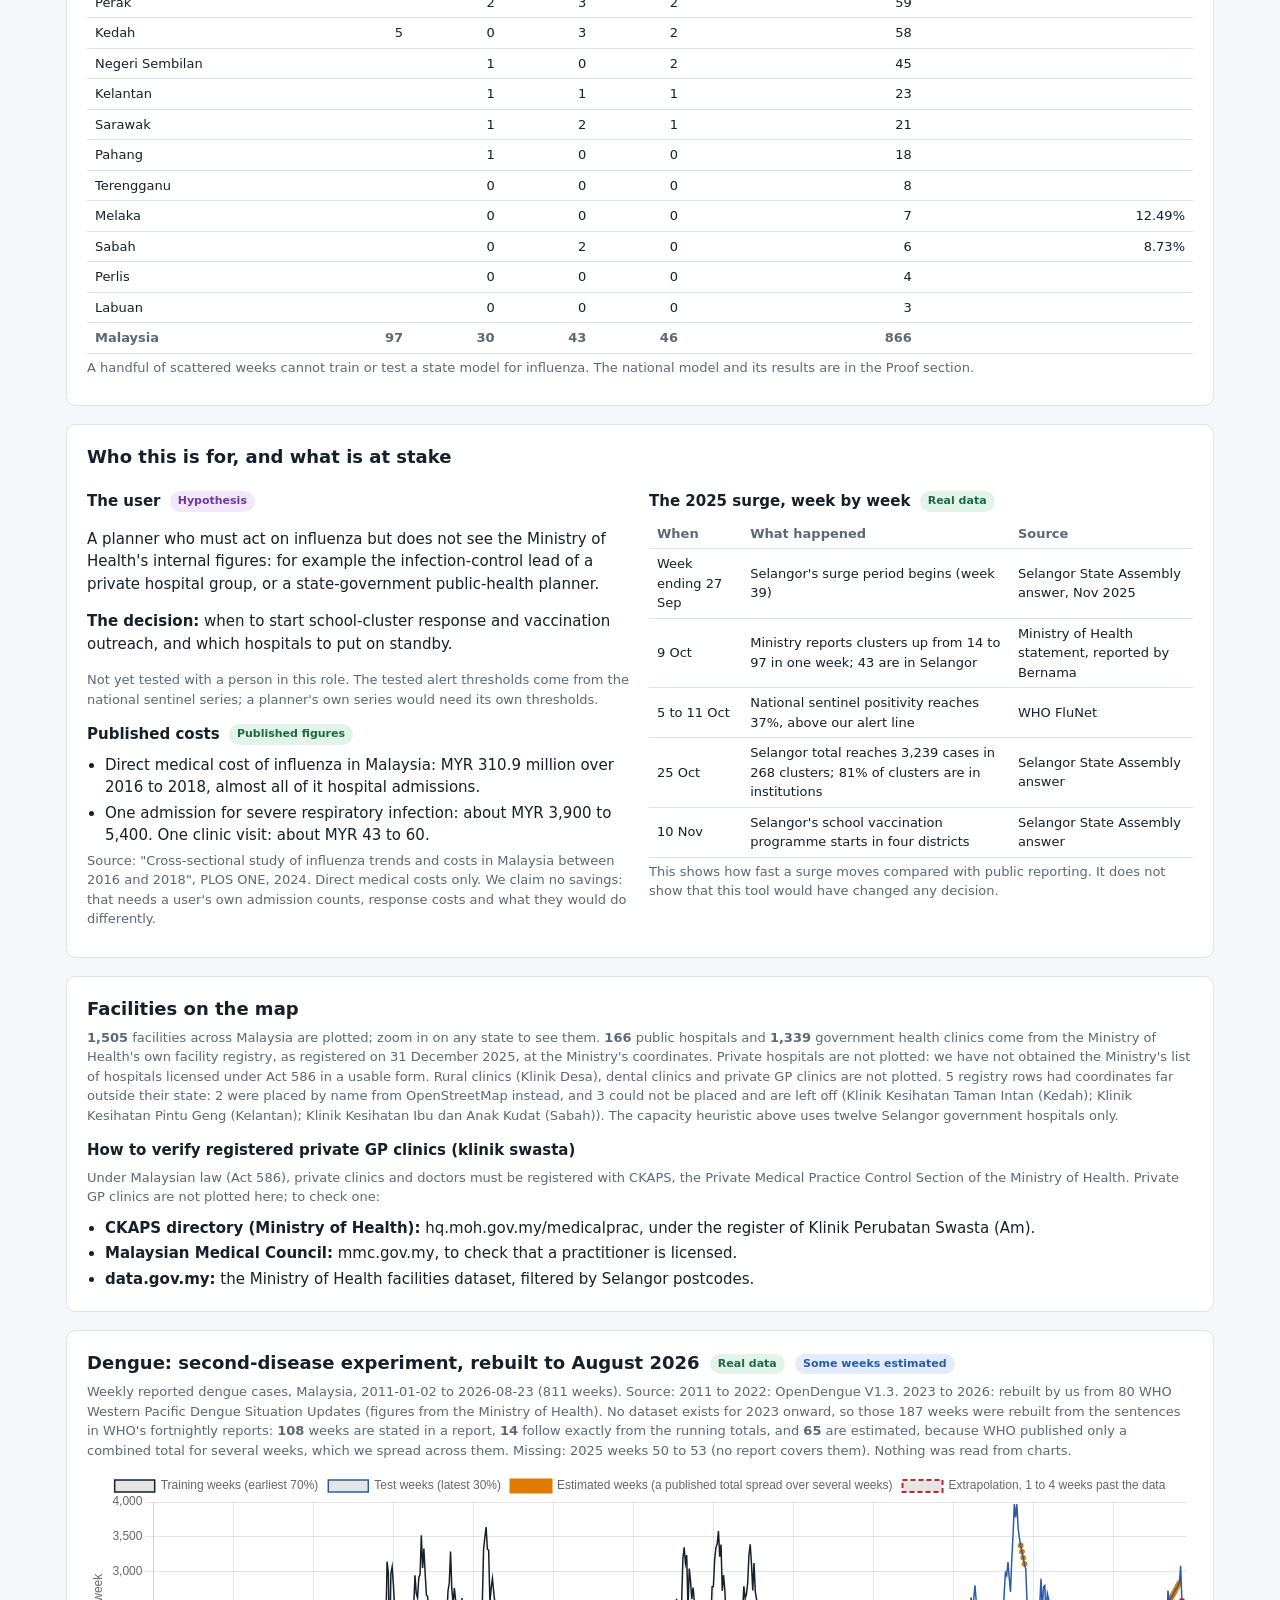
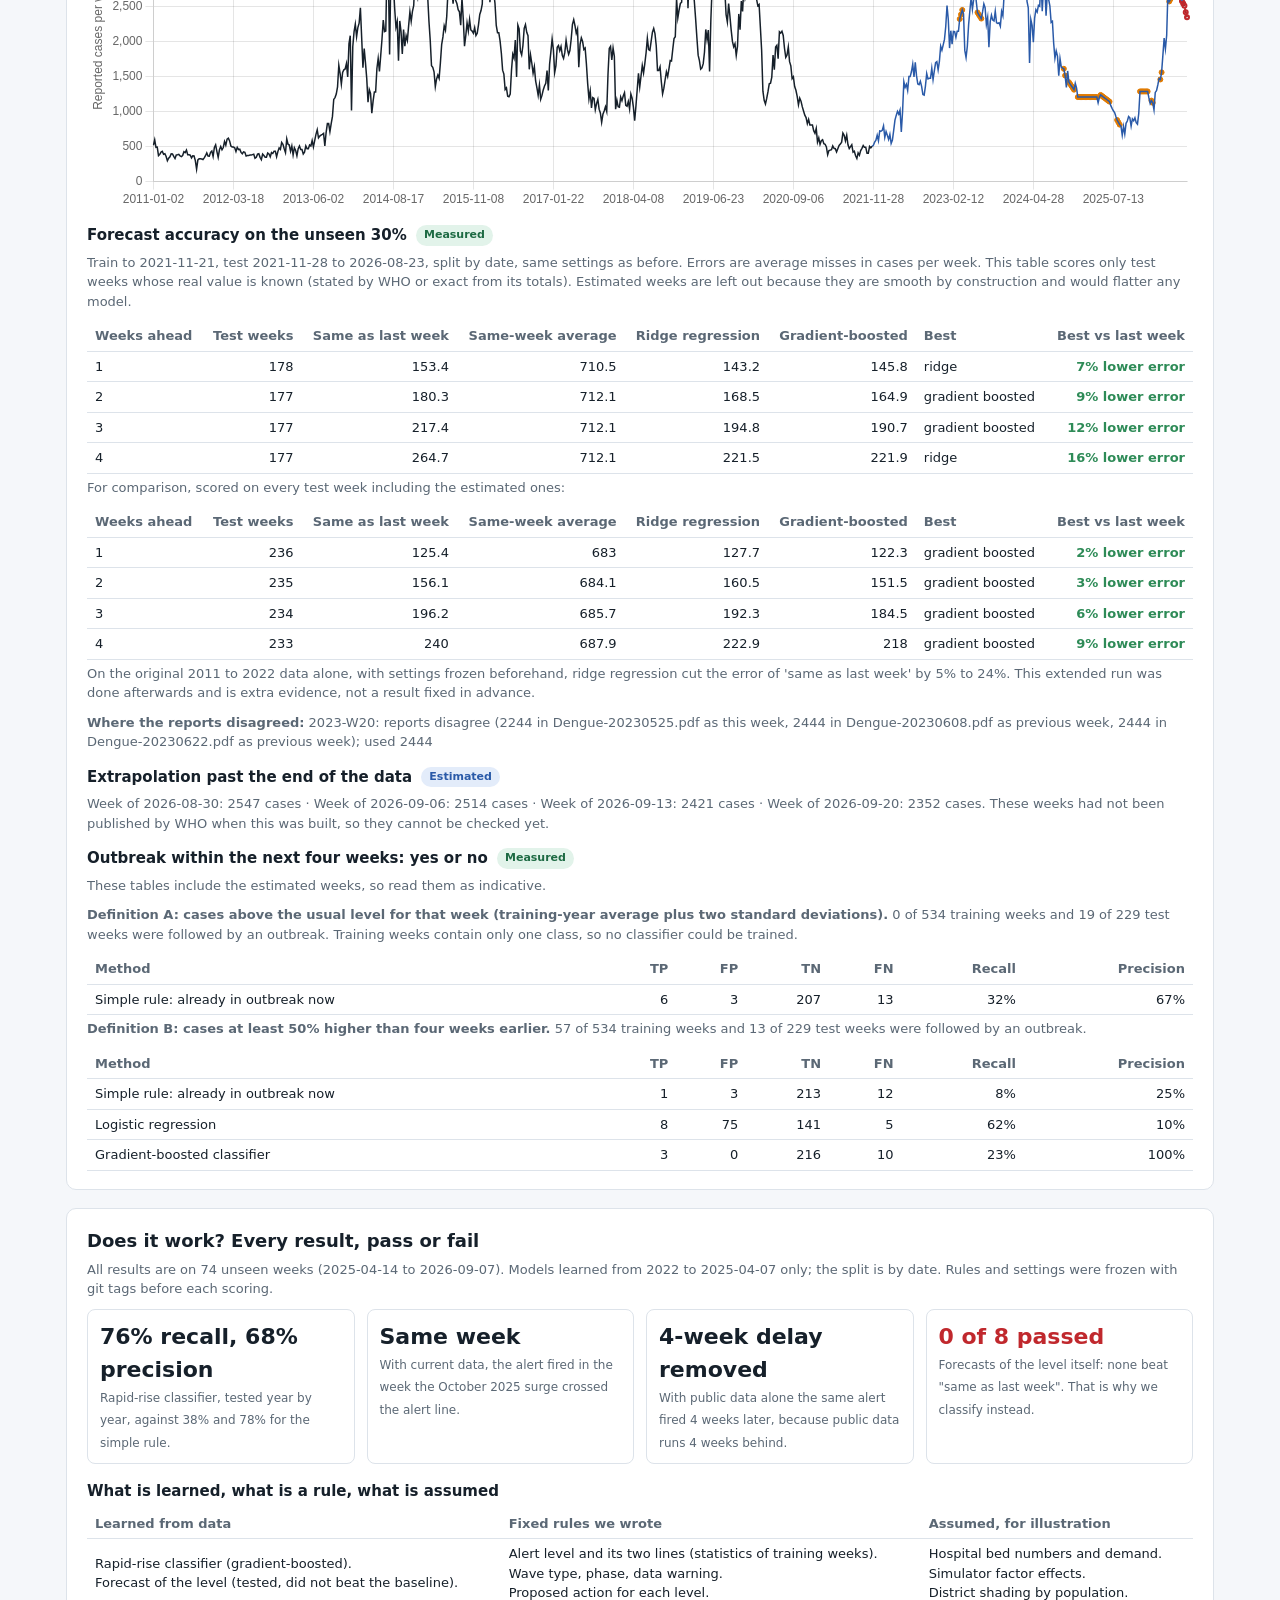
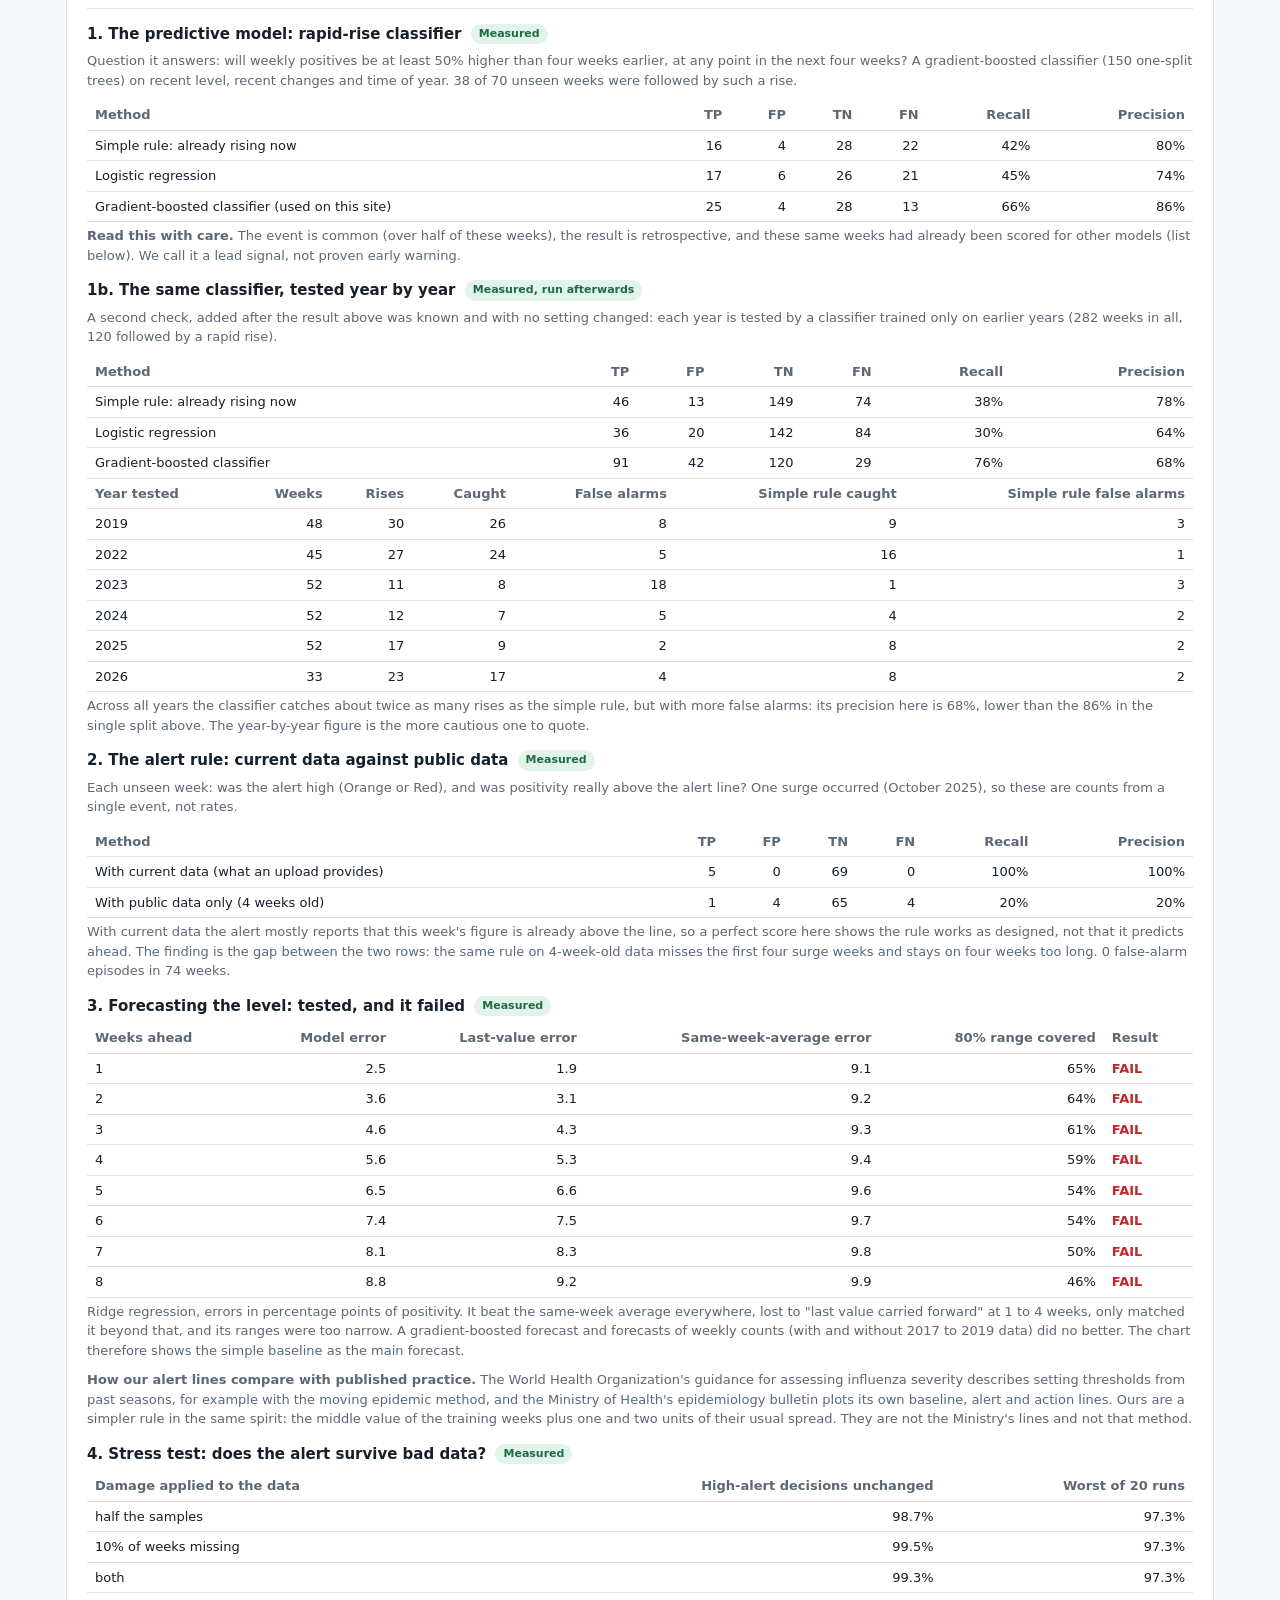
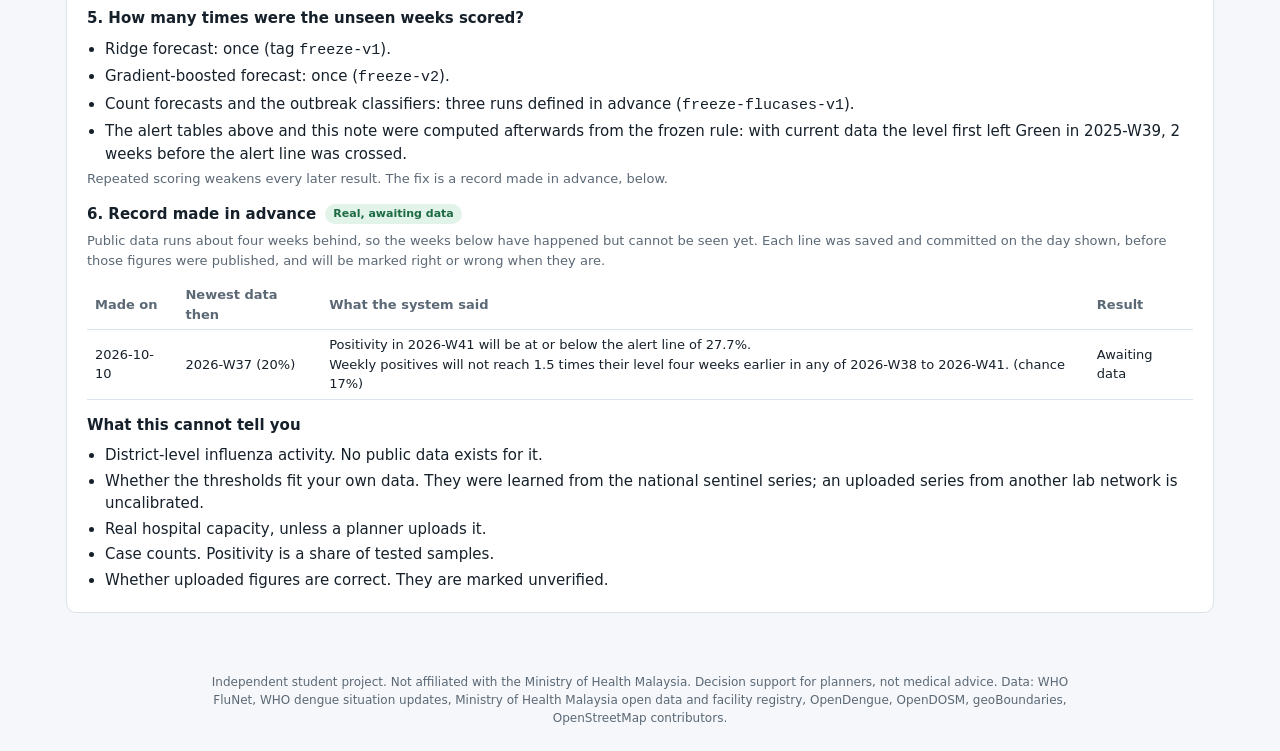
==== commit eacf0022: "Merge the Selangor and all-states maps into one map; add state data and the Ministry facility regist" ====
--- a/site/index.html
+++ b/site/index.html
@@ -11,7 +11,7 @@
 <body>
 <header class="top">
   <div class="brand">FluSentinel <span>influenza early warning for Selangor planners</span></div>
-  <nav><a href="#stakes">Why</a><a href="#now">Now</a><a href="#history">History</a><a href="#sim">What-if</a><a href="#forecast">Forecast</a><a href="#selangor">Selangor</a><a href="#states">All states</a><a href="#dengue">Dengue</a><a href="#proof">Proof</a></nav>
+  <nav><a href="#stakes">Why</a><a href="#now">Now</a><a href="#history">History</a><a href="#sim">What-if</a><a href="#forecast">Forecast</a><a href="#atlas">Map</a><a href="#dengue">Dengue</a><a href="#proof">Proof</a></nav>
   <button id="uploadBtn" class="primary">Upload newest data</button>
 </header>
 <div id="stamp" class="stamp"></div>
@@ -75,22 +75,36 @@
   <div id="signals" class="signals"></div>
 </section>
 
-<section id="selangor" class="card">
-  <h2>Selangor <span class="chip exp" id="mapChip">Exploratory</span></h2>
+<section id="atlas" class="card">
+  <h2>Map: Malaysia and Selangor <span class="chip real">State figures: real data</span> <span class="chip exp" id="mapChip">Exploratory</span></h2>
+  <p class="note" id="stSrc"></p>
   <p class="note" id="mapNote"></p>
+  <div class="histctl" id="stCtl">
+    <label>Disease <select id="stDisease"><option value="flu">Influenza</option><option value="dengue">Dengue</option></select></label>
+    <label>Shade states by <select id="stMeasure"></select></label>
+    <label id="stYearRow">Year: <b id="stYearV"></b> <input type="range" id="stYear" min="0" max="10" step="1" value="10"></label>
+    <button type="button" id="stPlay">Play years</button>
+  </div>
+  <div class="histctl">
+    <label id="mapModeRow">Selangor districts show <select id="mapMode"><option value="hot">Hotspots: where cases and clusters are</option><option value="pop">Population (exposure proxy)</option><option value="pupils">School pupils (exposure proxy)</option></select></label>
+    <span class="viewbtns"><button type="button" id="viewAll">Whole Malaysia</button> <button type="button" id="viewSel">Zoom to Selangor</button></span>
+  </div>
+  <div class="toggles" id="layerToggles">
+    <label class="tog"><input type="checkbox" id="ly_state" checked><span class="sw"></span><i class="dot" style="background:linear-gradient(90deg,#fdd0a2,#8c2d04)"></i>State shading</label>
+    <label class="tog"><input type="checkbox" id="ly_shade" checked><span class="sw"></span>District shading</label>
+    <label class="tog"><input type="checkbox" id="ly_heat" checked><span class="sw"></span><i class="dot" style="background:linear-gradient(90deg,#ffe08a,#e31a1c)"></i>Cluster heat</label>
+    <label class="tog"><input type="checkbox" id="ly_hot" checked><span class="sw"></span><i class="dot" style="background:#e0393f"></i>Hotspot circles</label>
+    <label class="tog"><input type="checkbox" id="ly_government" checked><span class="sw"></span><i class="dot" style="background:#0b6e6e"></i><span>Public hospitals (<span id="n_government"></span>)</span></label>
+    <label class="tog"><input type="checkbox" id="ly_private" checked><span class="sw"></span><i class="dot" style="background:#b5179e"></i><span>Private hospitals (<span id="n_private"></span>)</span></label>
+    <label class="tog"><input type="checkbox" id="ly_clinic" checked><span class="sw"></span><i class="dot" style="background:#e07a00"></i><span>Health clinics (<span id="n_clinic"></span>)</span></label>
+    <button type="button" id="lyAll">All on</button><button type="button" id="lyNone">All off</button>
+  </div>
+  <p class="note" id="mapHint"></p>
+  <div id="map"></div>
+  <p class="legend" id="stLegend"></p>
   <div class="grid2">
     <div>
-      <label>Map shows <select id="mapMode"><option value="hot">Hotspots: where cases and clusters are</option><option value="pop">Population (exposure proxy)</option><option value="pupils">School pupils (exposure proxy)</option></select></label>
-      <div class="toggles" id="layerToggles">
-        <label class="tog"><input type="checkbox" id="ly_shade" checked><span class="sw"></span>District shading</label>
-        <label class="tog"><input type="checkbox" id="ly_heat" checked><span class="sw"></span><i class="dot" style="background:linear-gradient(90deg,#ffe08a,#e31a1c)"></i>Cluster heat</label>
-        <label class="tog"><input type="checkbox" id="ly_hot" checked><span class="sw"></span><i class="dot" style="background:#e0393f"></i>Hotspot circles</label>
-        <label class="tog"><input type="checkbox" id="ly_government" checked><span class="sw"></span><i class="dot" style="background:#0b6e6e"></i><span>Government hospitals (<span id="n_government"></span>)</span></label>
-        <label class="tog"><input type="checkbox" id="ly_private" checked><span class="sw"></span><i class="dot" style="background:#b5179e"></i><span>Private hospitals (<span id="n_private"></span>)</span></label>
-        <label class="tog"><input type="checkbox" id="ly_clinic" checked><span class="sw"></span><i class="dot" style="background:#e07a00"></i><span>Health clinics (<span id="n_clinic"></span>)</span></label>
-        <button type="button" id="lyAll">All on</button><button type="button" id="lyNone">All off</button>
-      </div>
-      <div id="map"></div>
+      <h3>Selangor districts: influenza</h3>
       <div id="hotRank"></div>
     </div>
     <div>
@@ -102,6 +116,16 @@
       <p class="note" id="planNote"></p>
       <div id="plan"></div>
     </div>
+  </div>
+  <div id="trendBox">
+    <h3>Trend by state <span class="chip est">Projections estimated</span></h3>
+    <p class="note" id="stNote"></p>
+    <div class="histctl">
+      <label id="stViewRow">View <select id="stView"><option value="weekly">Weekly by state, 2010 to 2015 and 2020 to 2024</option><option value="monthly">Monthly by state, 1993 to 2010</option><option value="yearly">Yearly by state, 1999 to 2023</option></select></label>
+    </div>
+    <div class="toggles" id="stToggles"></div>
+    <div class="chartbox"><canvas id="stChart"></canvas></div>
+    <div id="stBody"></div>
   </div>
 </section>
 
@@ -147,27 +171,6 @@
   </ul>
 </section>
 
-<section id="states" class="card">
-  <h2>All states <span class="chip real">Real data</span> <span class="chip est">Projections estimated</span></h2>
-  <p class="note" id="stNote"></p>
-  <div class="histctl">
-    <label>Disease <select id="stDisease"><option value="dengue">Dengue</option><option value="flu">Influenza</option></select></label>
-    <label id="stViewRow">View <select id="stView"><option value="monthly">Monthly by state, 1993 to 2010</option><option value="yearly">Yearly by state, 2009 to 2023</option></select></label>
-  </div>
-  <h3>Heat map by state</h3>
-  <div id="stMap"></div>
-  <div class="histctl">
-    <label id="stYearRow">Year: <b id="stYearV"></b> <input type="range" id="stYear" min="0" max="10" step="1" value="10"></label>
-    <button type="button" id="stPlay">Play years</button>
-    <label>Shade by <select id="stMeasure"></select></label>
-  </div>
-  <p class="legend" id="stLegend"></p>
-  <h3>Trend by state</h3>
-  <div class="toggles" id="stToggles"></div>
-  <div class="chartbox"><canvas id="stChart"></canvas></div>
-  <div id="stBody"></div>
-</section>
-
 <section id="dengue" class="card">
   <h2>Dengue: second-disease experiment, rebuilt to August 2026 <span class="chip real">Real data</span> <span class="chip est">Some weeks estimated</span></h2>
   <p class="note" id="dengueNote"></p>
@@ -181,7 +184,7 @@
 </section>
 </main>
 
-<footer>Independent student project. Not affiliated with the Ministry of Health Malaysia. Decision support for planners, not medical advice. Data: WHO FluNet, OpenDOSM, geoBoundaries, OpenStreetMap contributors.</footer>
+<footer>Independent student project. Not affiliated with the Ministry of Health Malaysia. Decision support for planners, not medical advice. Data: WHO FluNet, WHO dengue situation updates, Ministry of Health Malaysia open data and facility registry, OpenDengue, OpenDOSM, geoBoundaries, OpenStreetMap contributors.</footer>
 
 <dialog id="dlg">
   <form method="dialog" id="dlgForm">
--- a/site/assets/style.css
+++ b/site/assets/style.css
@@ -14,10 +14,12 @@
 .stamp b.unv { color:var(--orange); }
 .stamp button { padding:2px 8px; font-size:12px; margin-left:8px; }
 .replay { padding:8px 24px; background:#fff7e0; border-bottom:1px solid #ecd58a; font-size:13px; }
-main { max-width:1180px; margin:0 auto; padding:20px 16px 40px; display:grid; gap:18px; }
+[hidden] { display:none !important; }
+main { max-width:1180px; margin:0 auto; padding:20px 16px 40px; display:grid; grid-template-columns:minmax(0,1fr); gap:18px; }
 .grid2 { display:grid; grid-template-columns:1fr 1fr; gap:18px; }
 @media (max-width:860px) { .grid2 { grid-template-columns:1fr; } nav { display:none; } }
-.card { background:var(--card); border:1px solid var(--line); border-radius:10px; padding:18px 20px; }
+.card { background:var(--card); border:1px solid var(--line); border-radius:10px; padding:18px 20px; min-width:0; overflow-x:auto; }
+.grid2 > * { min-width:0; } select { max-width:100%; }
 section.grid2 > .card { margin:0; }
 h2 { margin:0 0 6px; font-size:18px; } h3 { margin:14px 0 6px; font-size:15px; }
 .note { color:var(--mute); font-size:13px; margin:4px 0 10px; }
@@ -37,7 +39,7 @@
 table { border-collapse:collapse; width:100%; font-size:13px; } th,td { text-align:left; padding:5px 8px; border-bottom:1px solid var(--line); }
 th { color:var(--mute); font-weight:600; } td.num, th.num { text-align:right; }
 .pass { color:var(--green); font-weight:700; } .fail { color:var(--red); font-weight:700; }
-.chartbox { height:340px; } #map { height:420px; border-radius:8px; border:1px solid var(--line); }
+.chartbox { height:340px; } #map { height:500px; border-radius:8px; border:1px solid var(--line); background:#eef3f7; isolation:isolate; }
 label { display:block; margin:8px 0; font-size:14px; } input[type=range] { width:100%; }
 .signals { display:flex; gap:12px; flex-wrap:wrap; margin-top:10px; }
 .signal { border:1px solid var(--line); border-radius:8px; padding:8px 12px; font-size:13px; }
@@ -79,7 +81,7 @@
 tr.undone td { color:var(--mute); text-decoration:line-through; } tr.undone td:last-child, tr.undone td:nth-last-child(2) { text-decoration:none; }
 #histBody button { padding:2px 10px; font-size:12px; }
 #stDisease, #stView { font:inherit; padding:4px 6px; }
-#stMap { height:340px; border-radius:8px; border:1px solid var(--line); background:#eef3f7; }
+.tog.idle { opacity:.45; } .leaflet-heatmap-layer { pointer-events:none; } .viewbtns button { padding:4px 10px; font-size:13px; } #mapHint { margin:0 0 8px; }
 #stMeasure { font:inherit; padding:4px 6px; } #stYear { width:220px; vertical-align:middle; }
 .legend { font-size:13px; margin:6px 0 14px; } .lgbar { display:inline-flex; vertical-align:middle; border:1px solid var(--line); }
 .lgbar i { width:22px; height:12px; display:inline-block; } .lgna { margin-left:14px; } .lgna i { display:inline-block; width:14px; height:12px; background:#d5dbe1; border:1px solid var(--line); vertical-align:middle; }
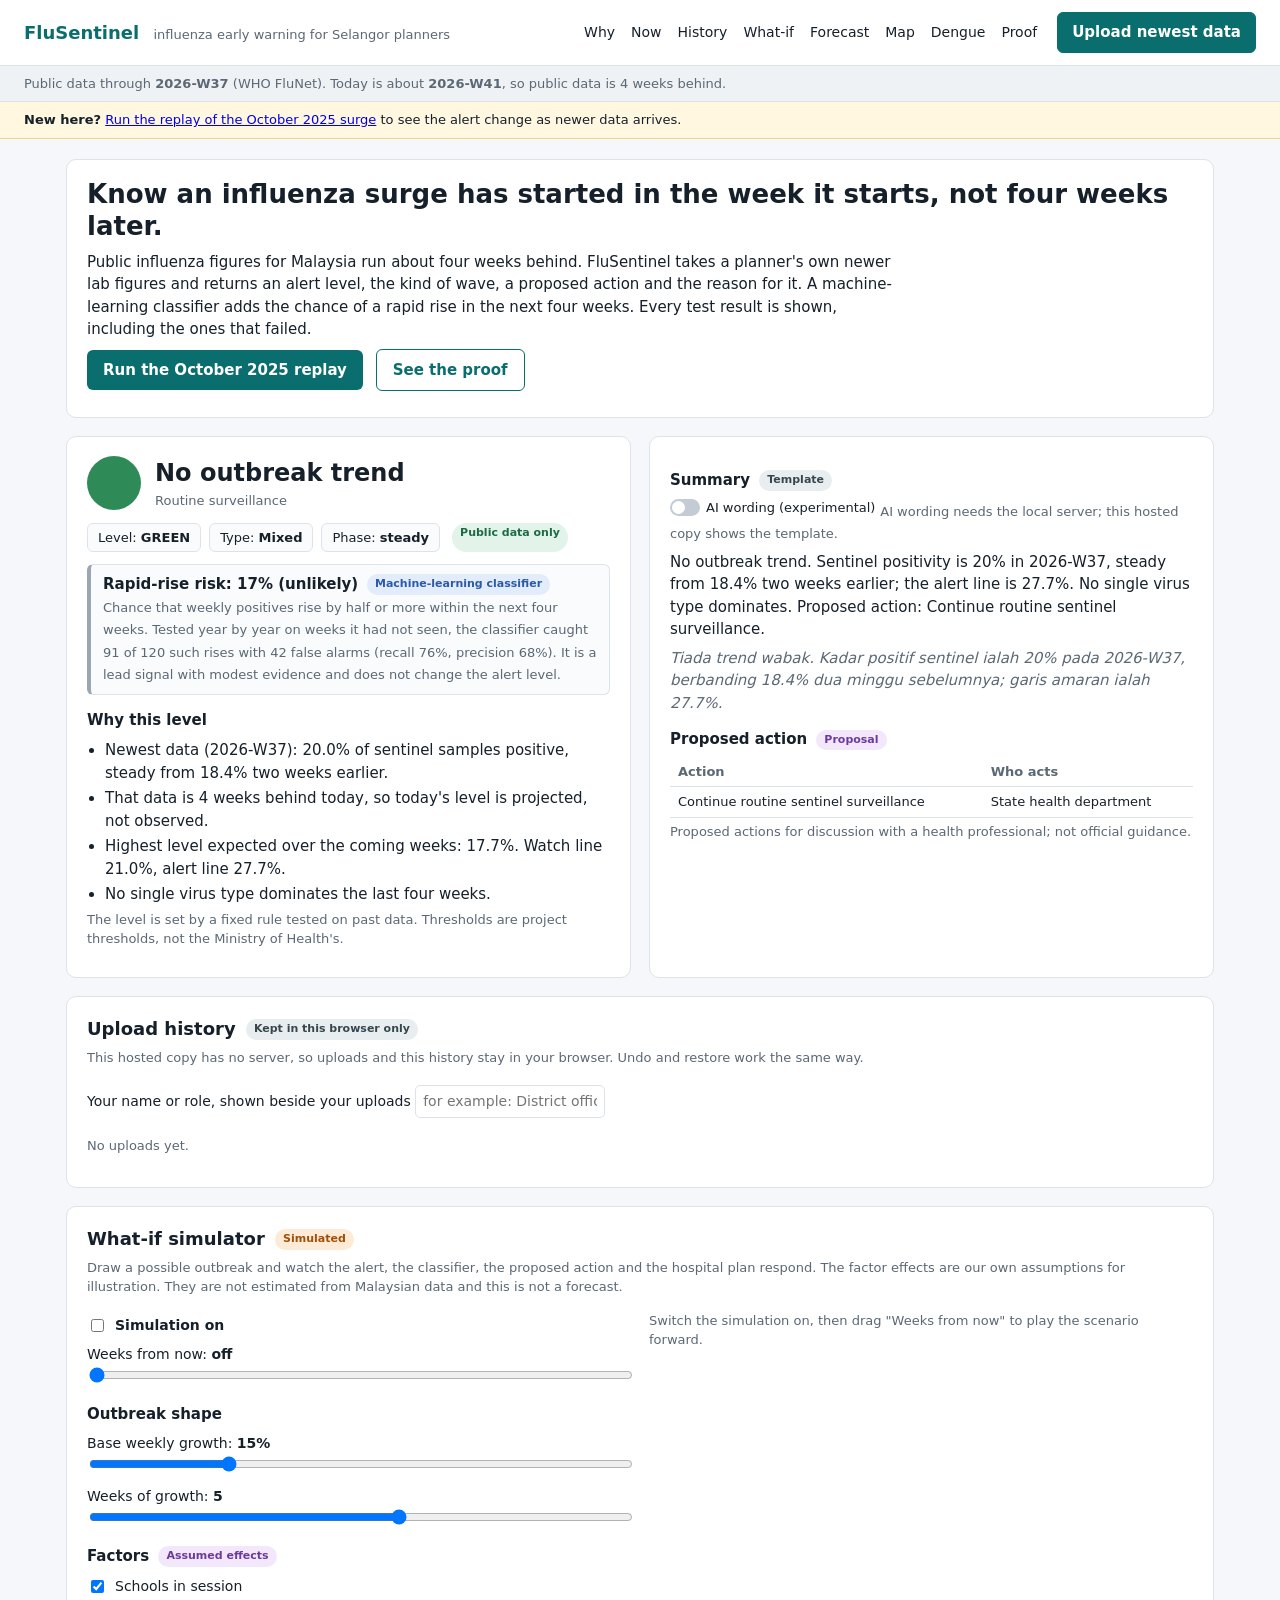
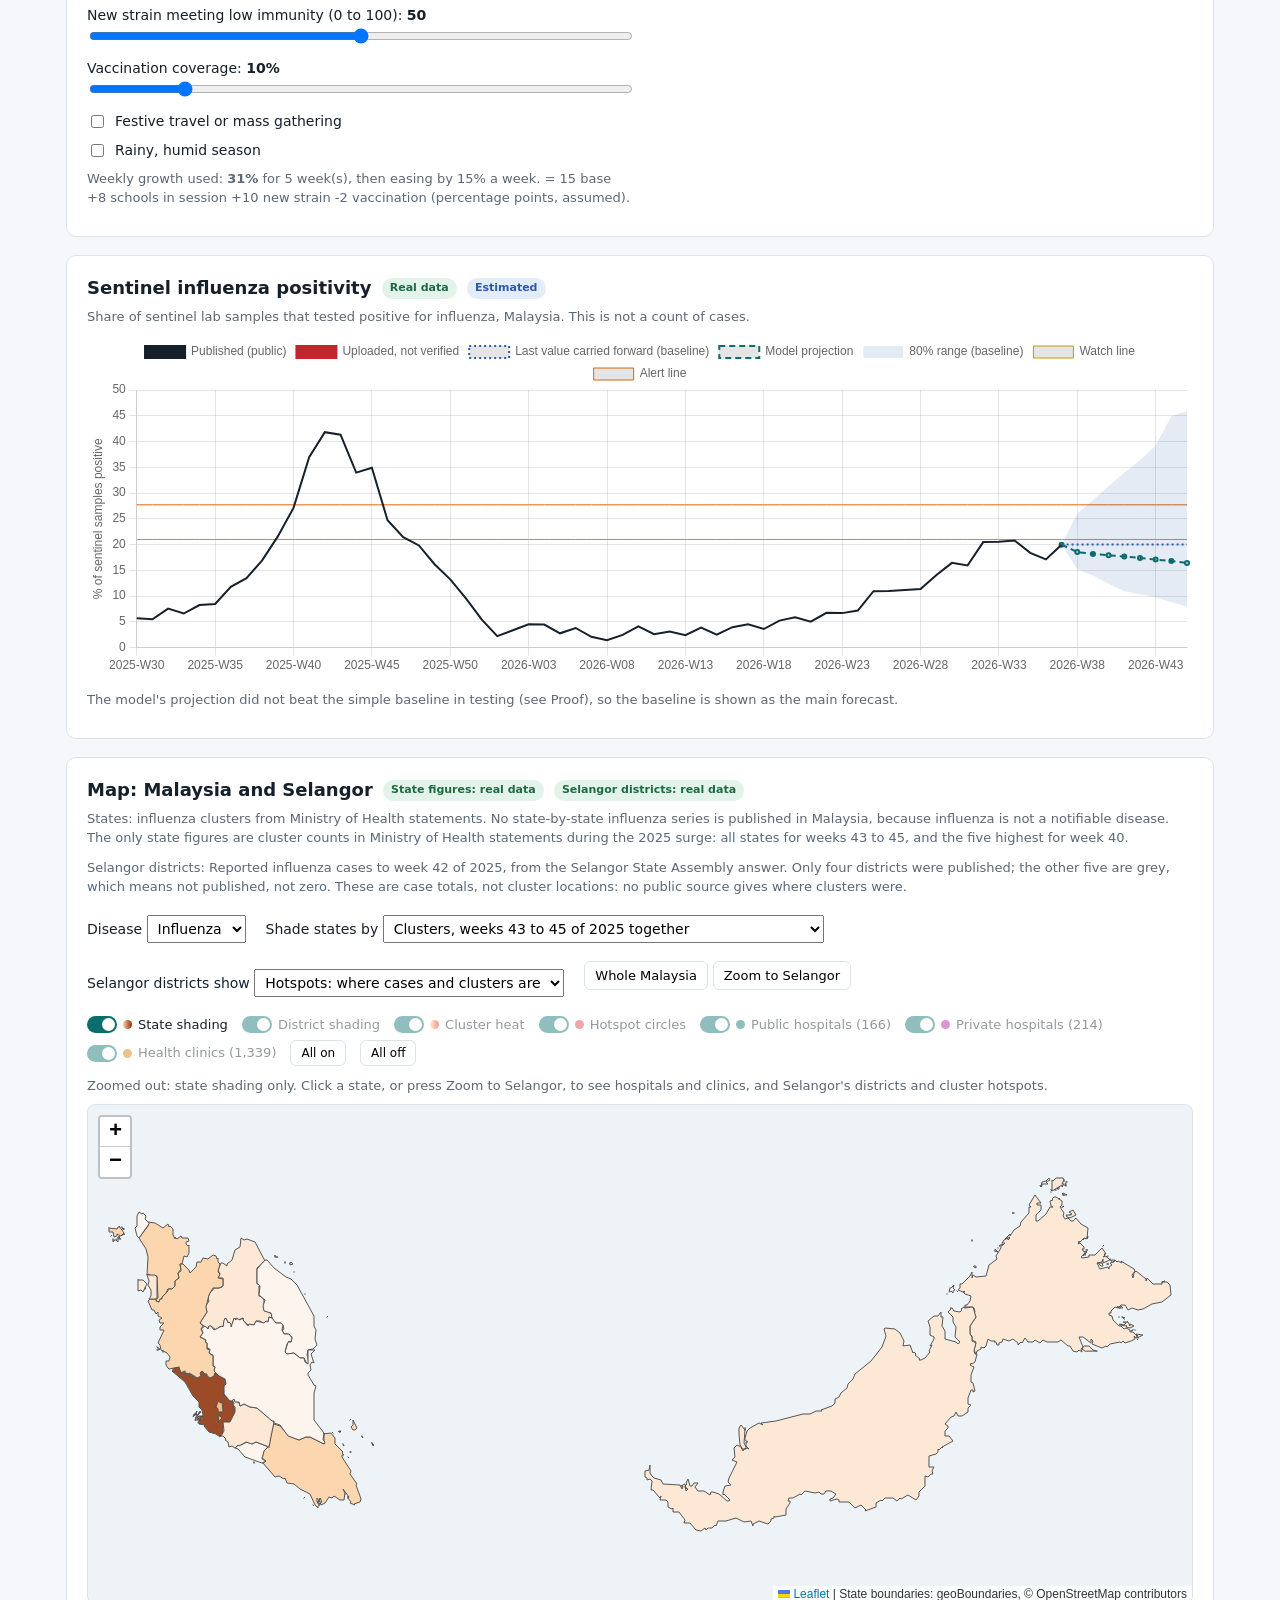
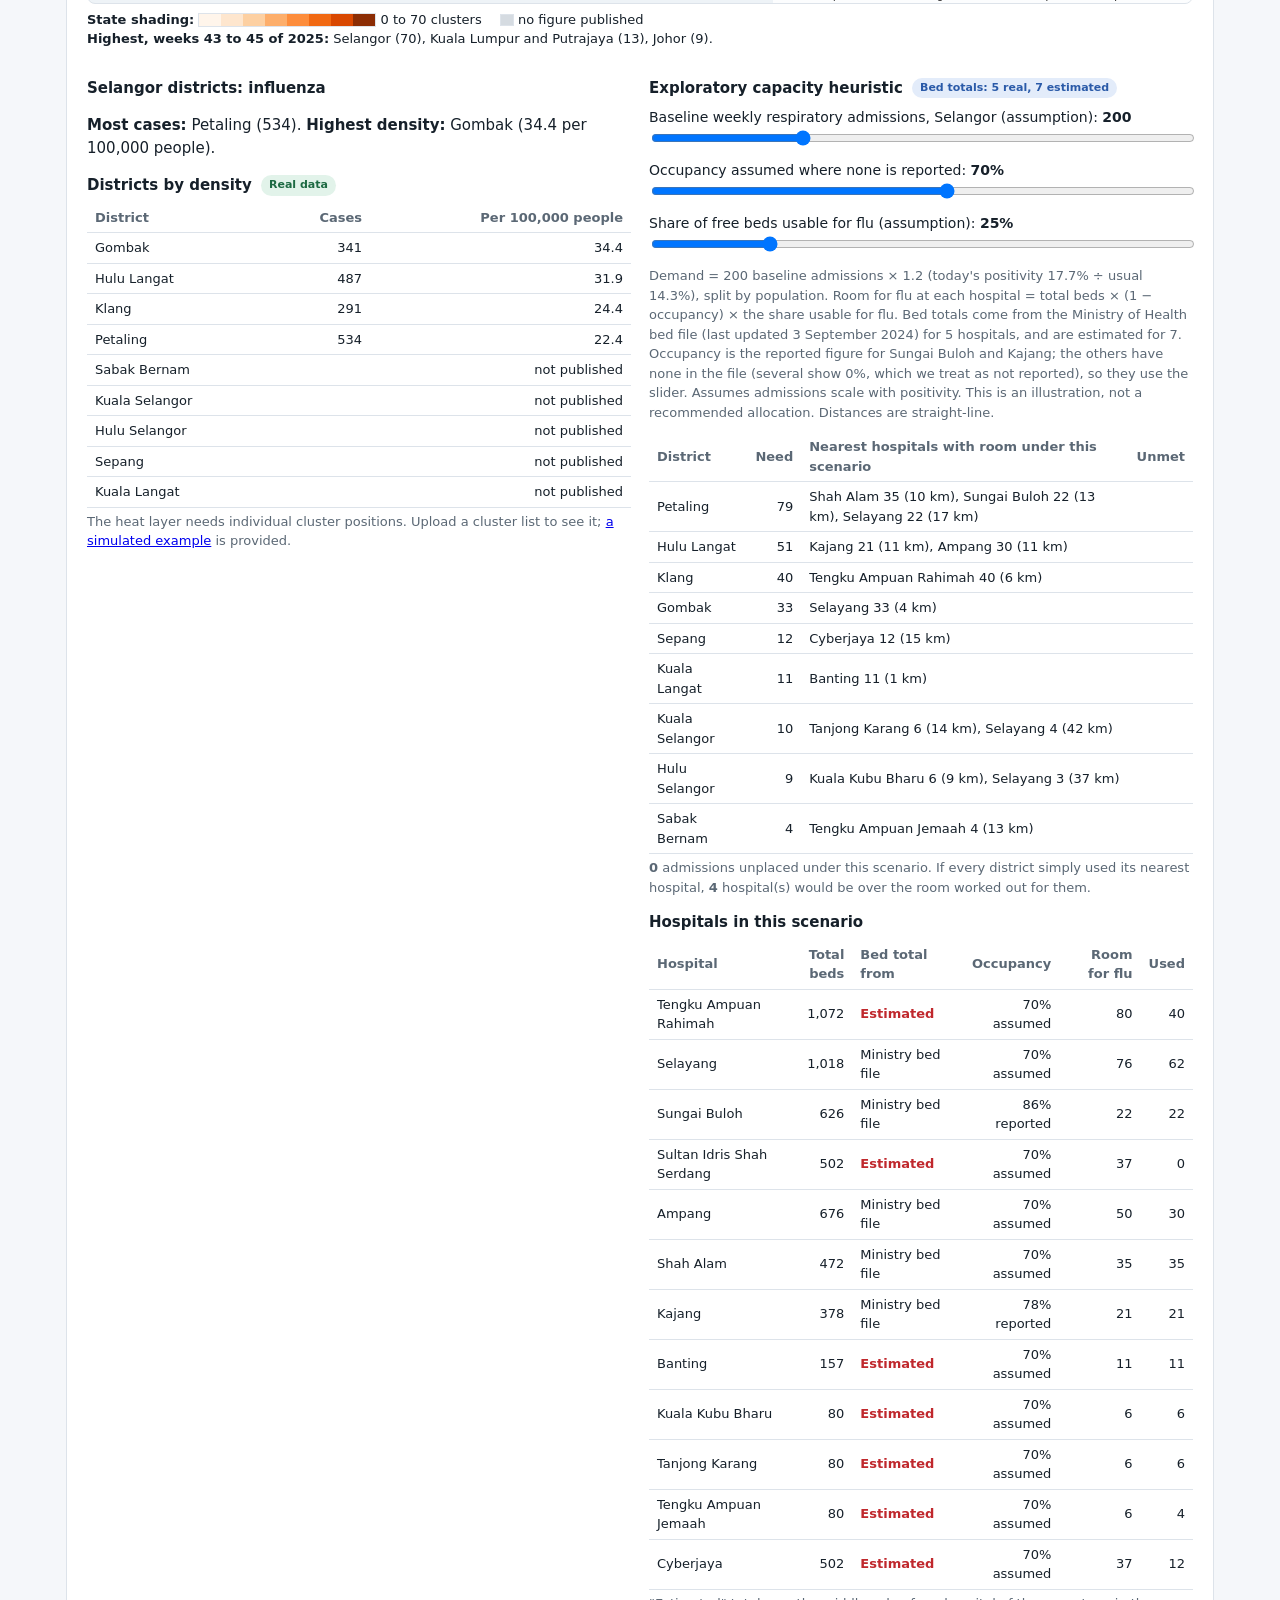
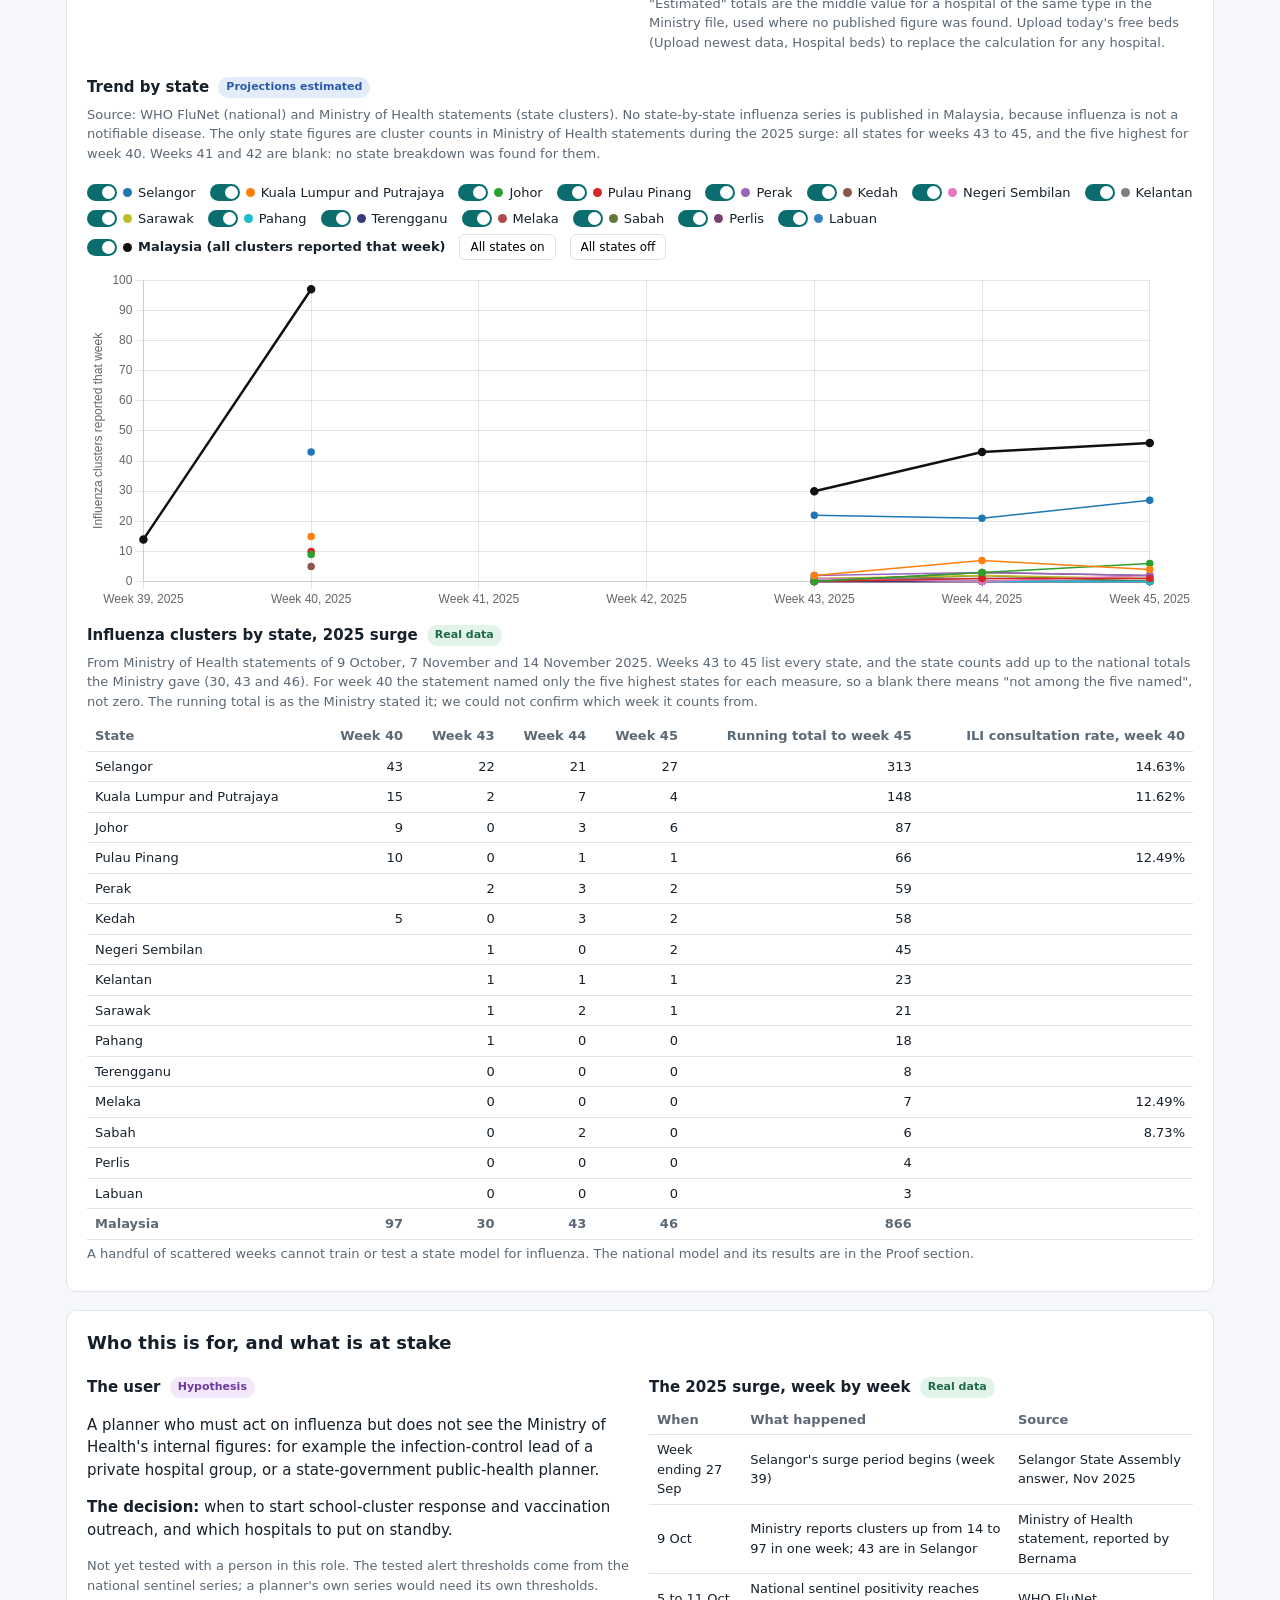
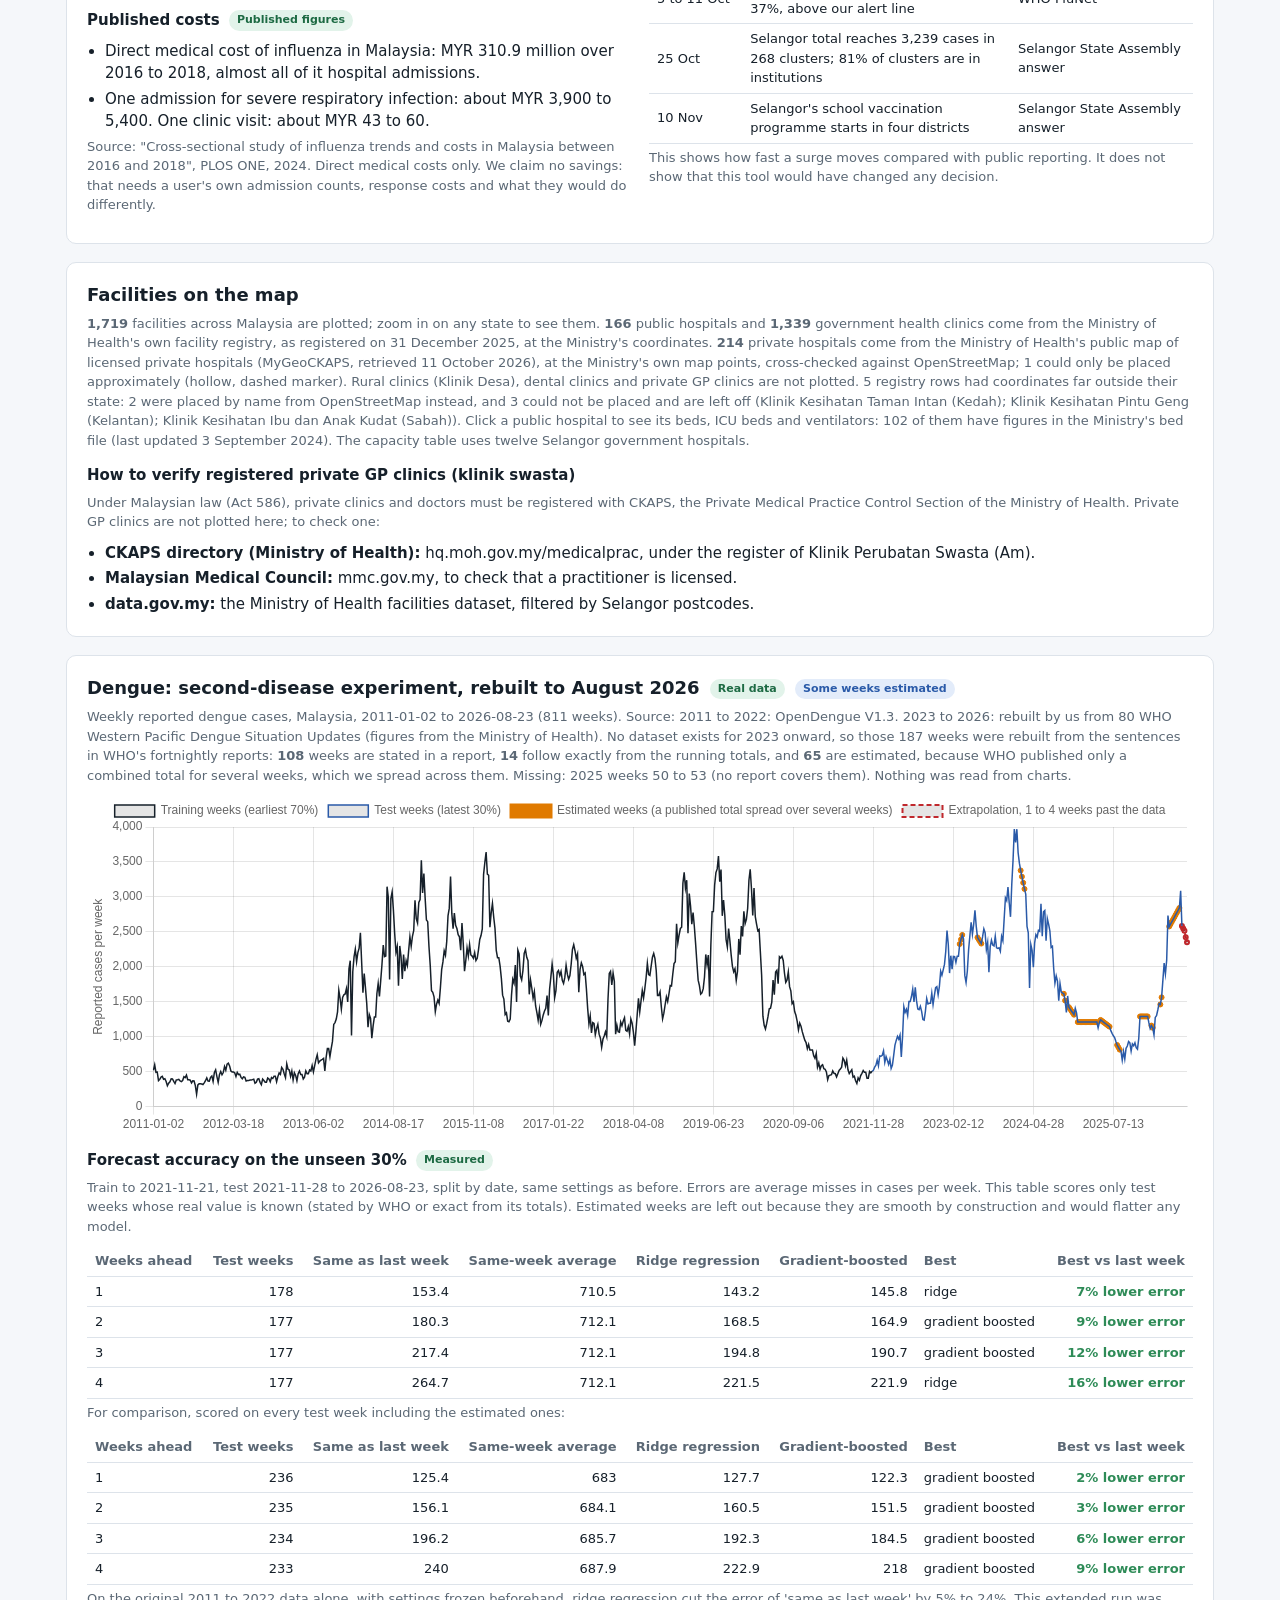
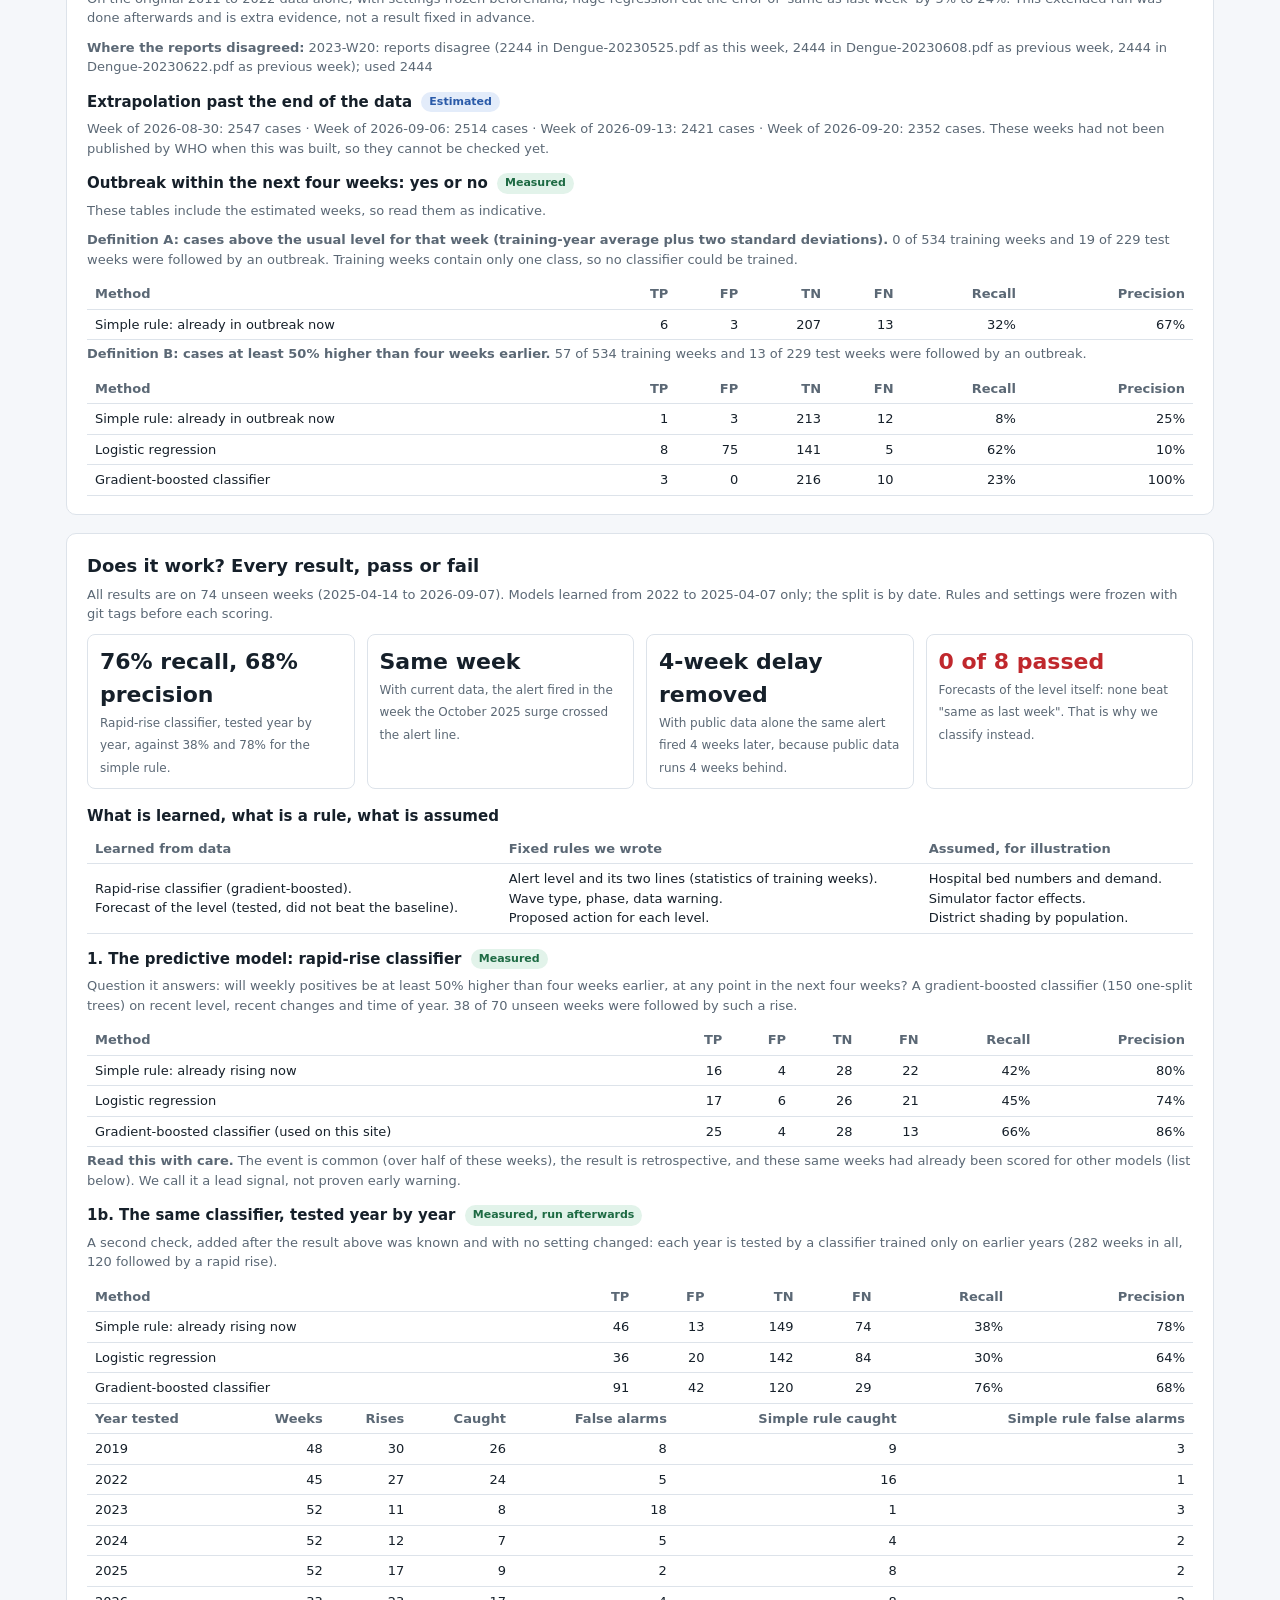
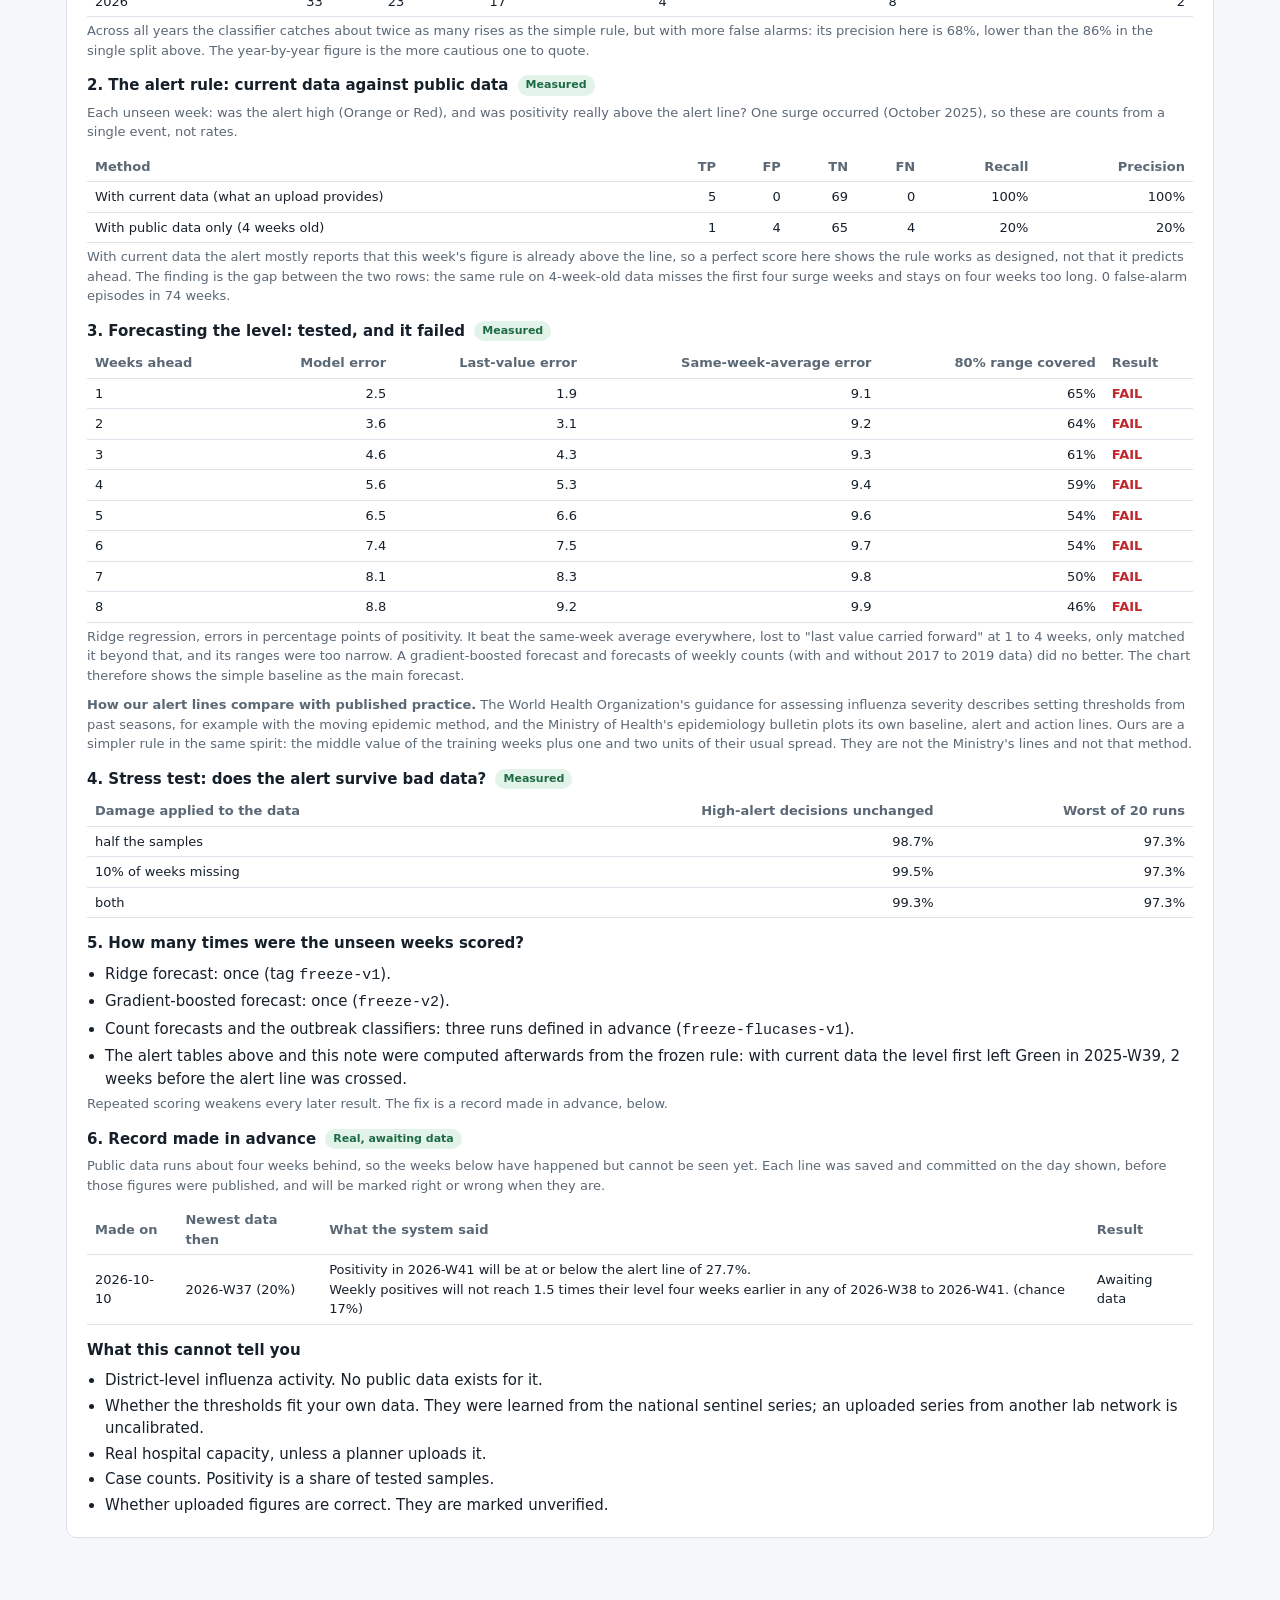
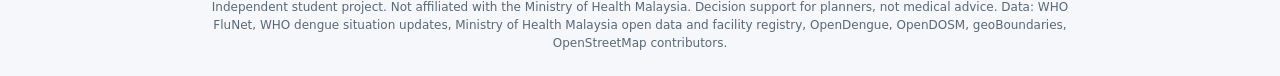
==== commit bb1681b4: "Use real bed counts and add licensed private hospitals to the map - Capacity table: room for flu = t" ====
--- a/site/index.html
+++ b/site/index.html
@@ -108,11 +108,13 @@
       <div id="hotRank"></div>
     </div>
     <div>
-      <h3>Exploratory capacity heuristic <span class="chip sim" id="bedChip">Simulated</span></h3>
+      <h3>Exploratory capacity heuristic <span class="chip est" id="bedChip"></span></h3>
       <label>Baseline weekly respiratory admissions, Selangor (assumption): <b id="admV"></b>
         <input type="range" id="adm" min="50" max="600" step="10" value="200"></label>
-      <label>Share of listed beds available for flu: <b id="shareV"></b>
-        <input type="range" id="share" min="20" max="100" step="5" value="100"></label>
+      <label>Occupancy assumed where none is reported: <b id="occV"></b>
+        <input type="range" id="occ" min="40" max="95" step="5" value="70"></label>
+      <label>Share of free beds usable for flu (assumption): <b id="shareV"></b>
+        <input type="range" id="share" min="5" max="100" step="5" value="25"></label>
       <p class="note" id="planNote"></p>
       <div id="plan"></div>
     </div>
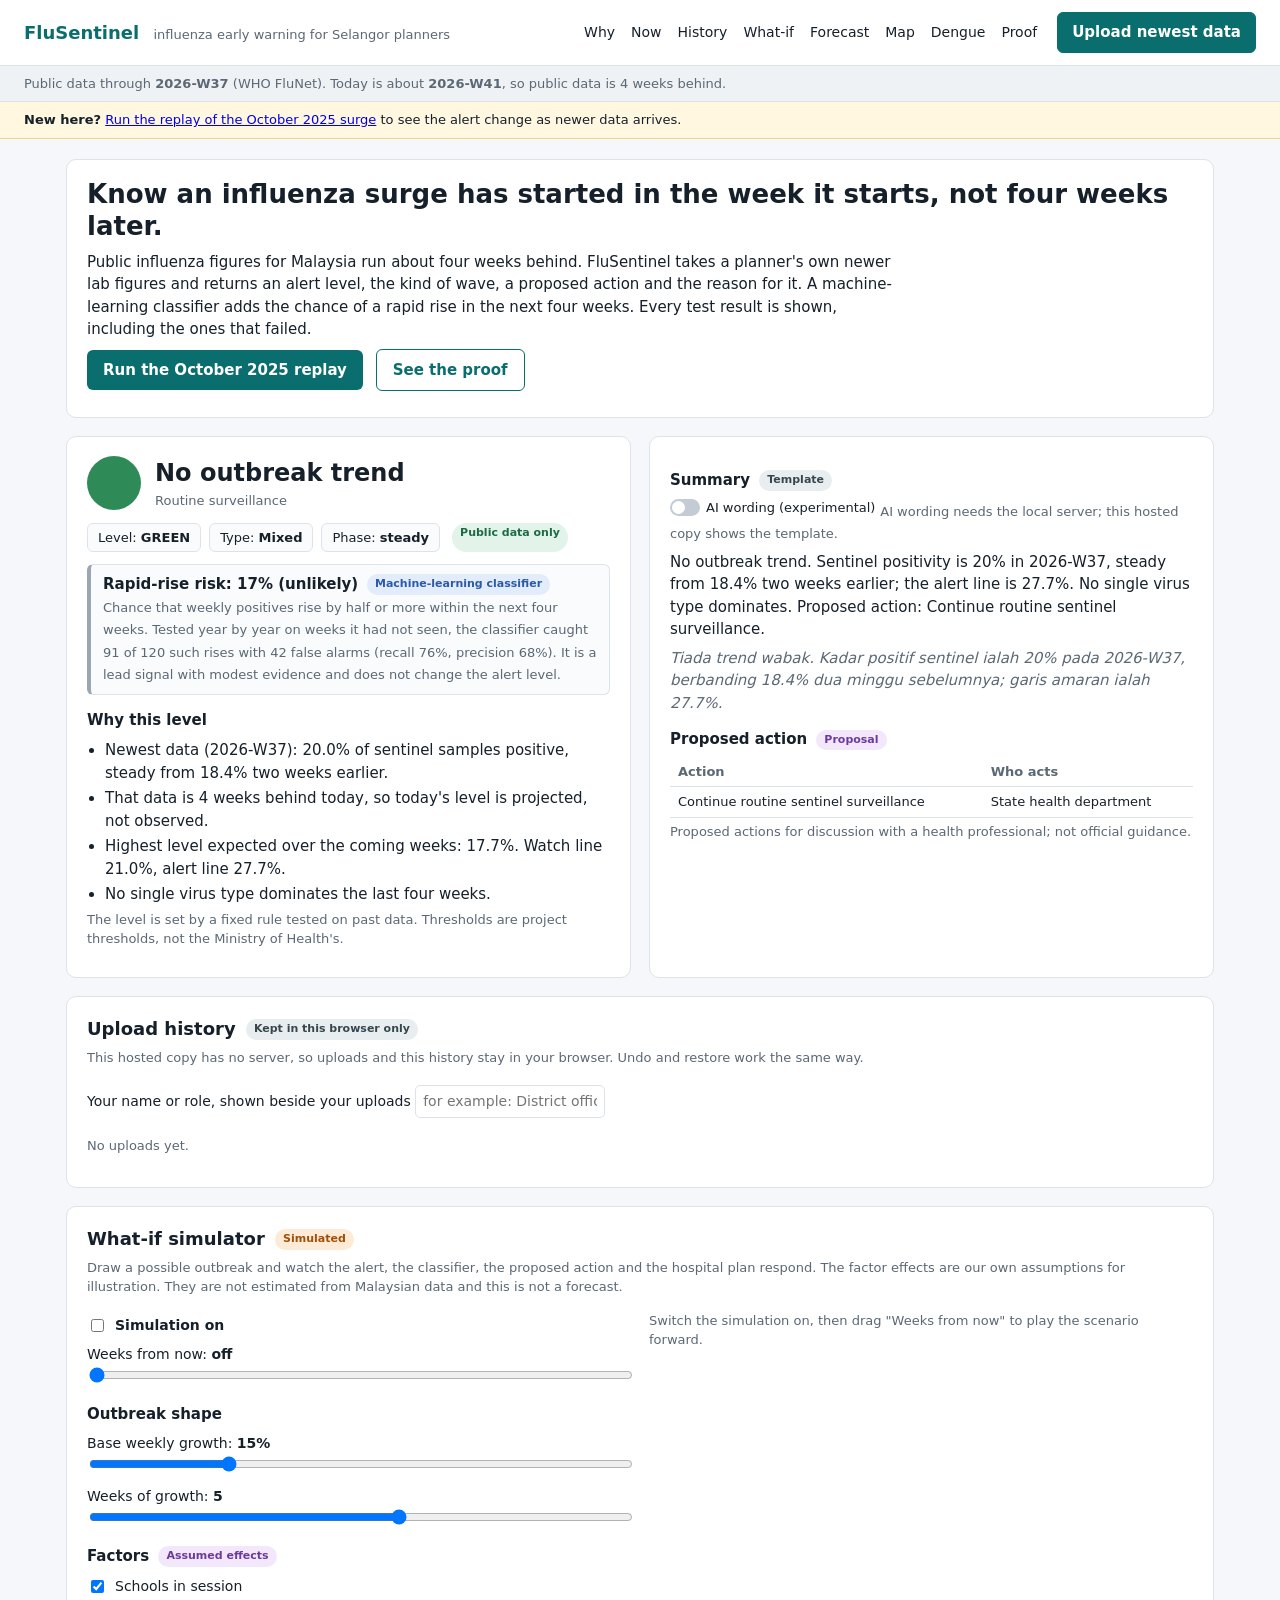
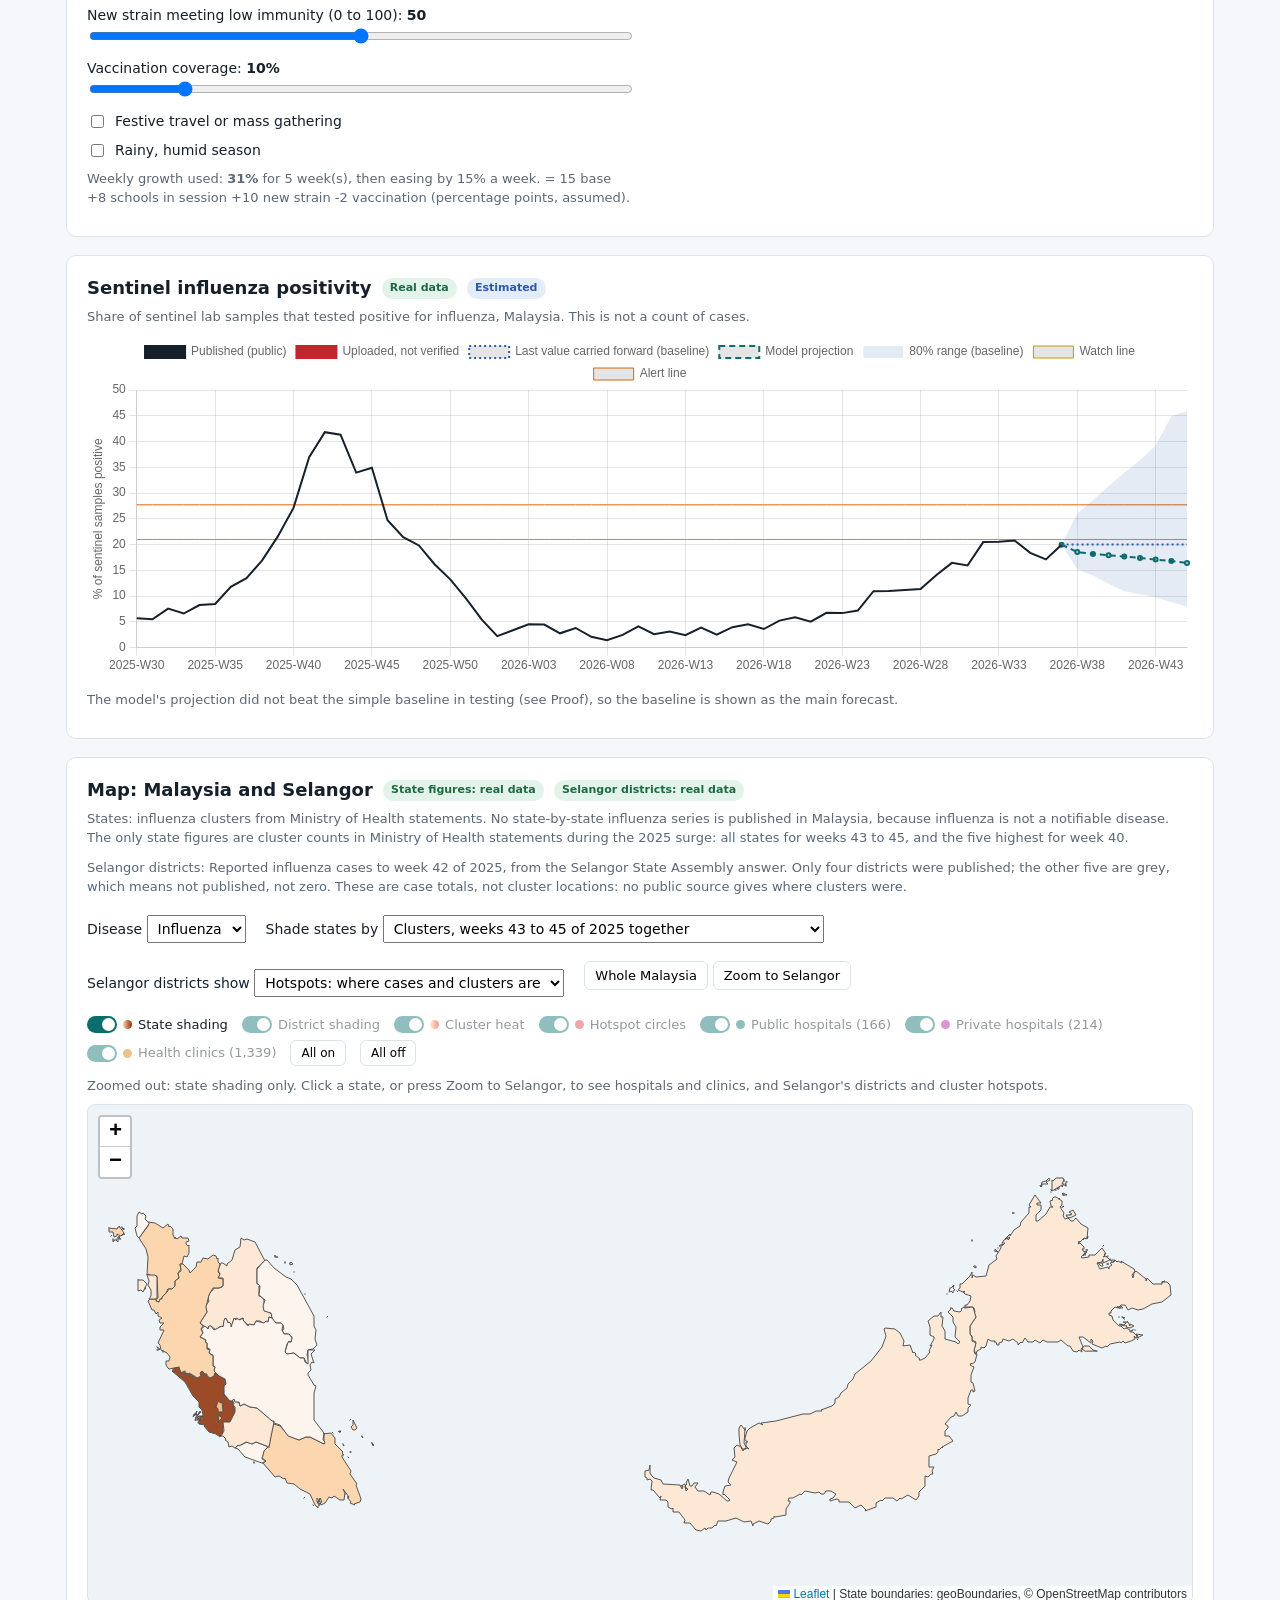
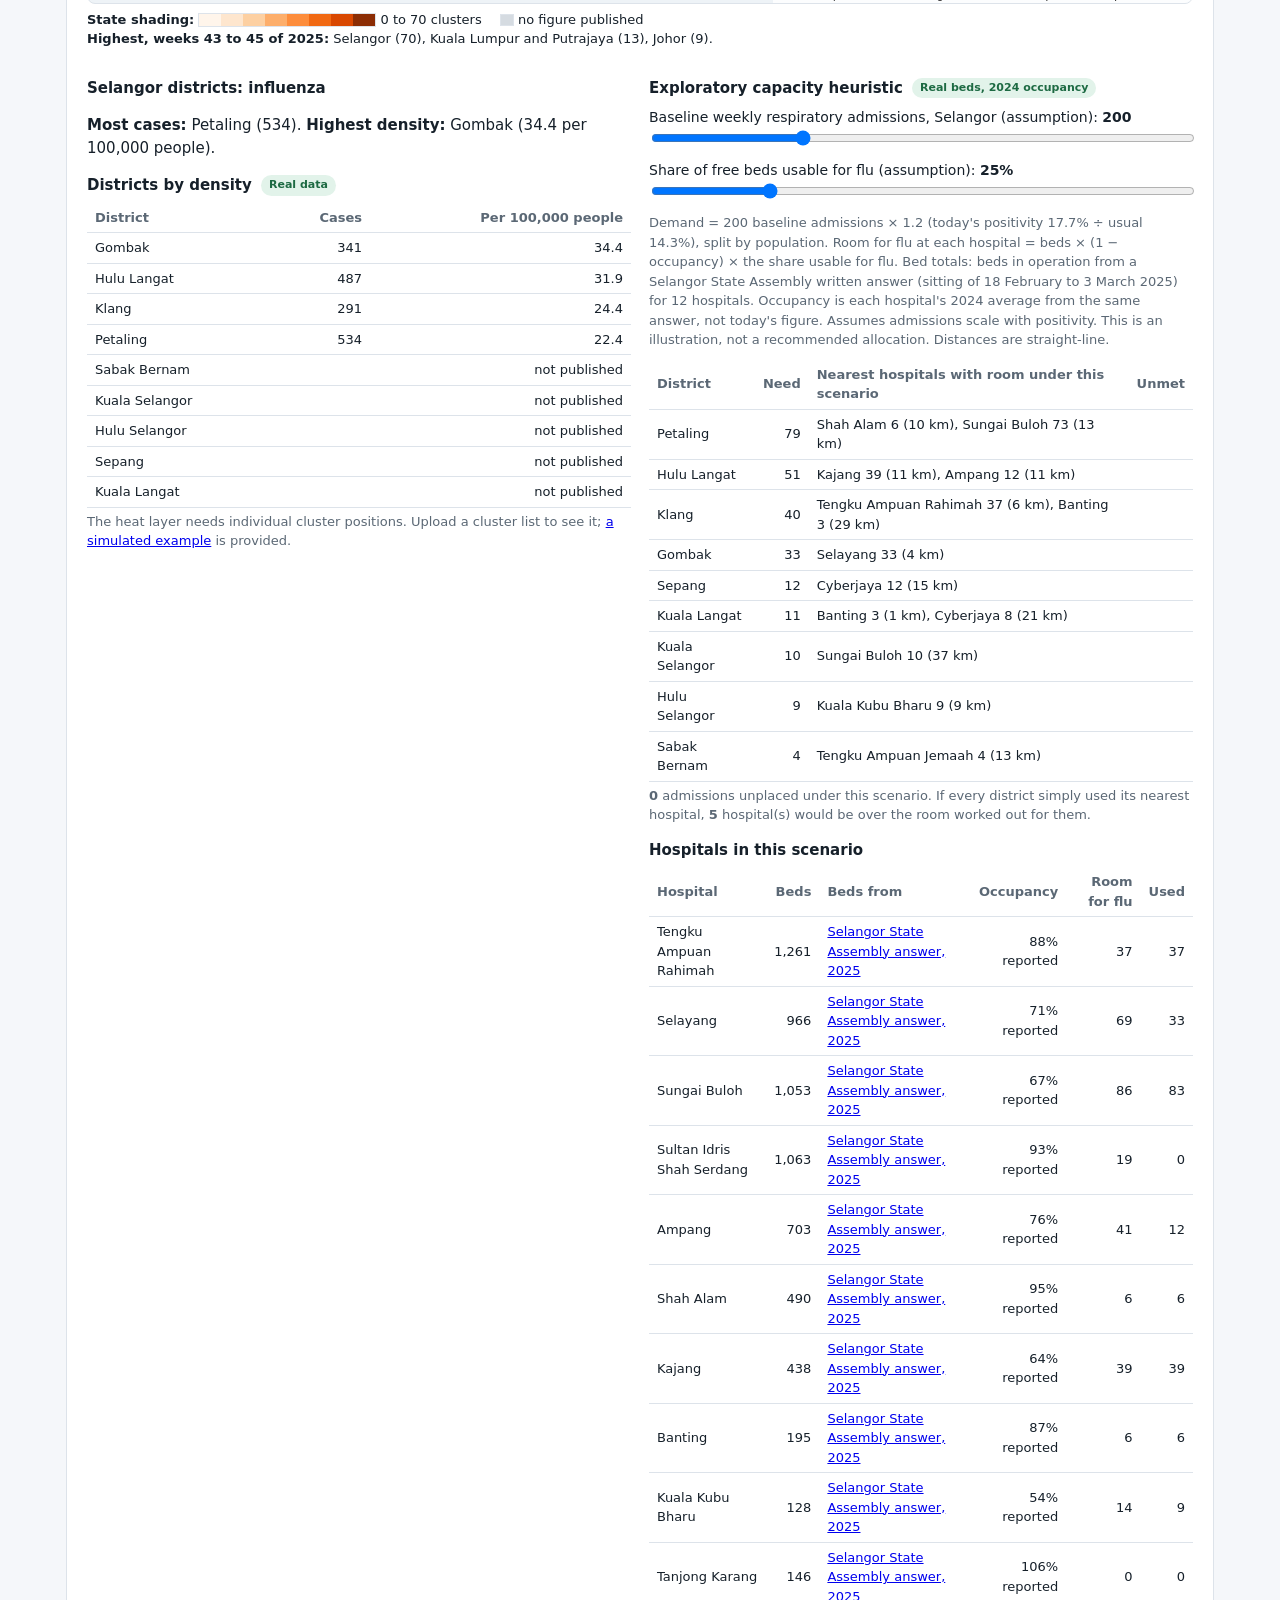
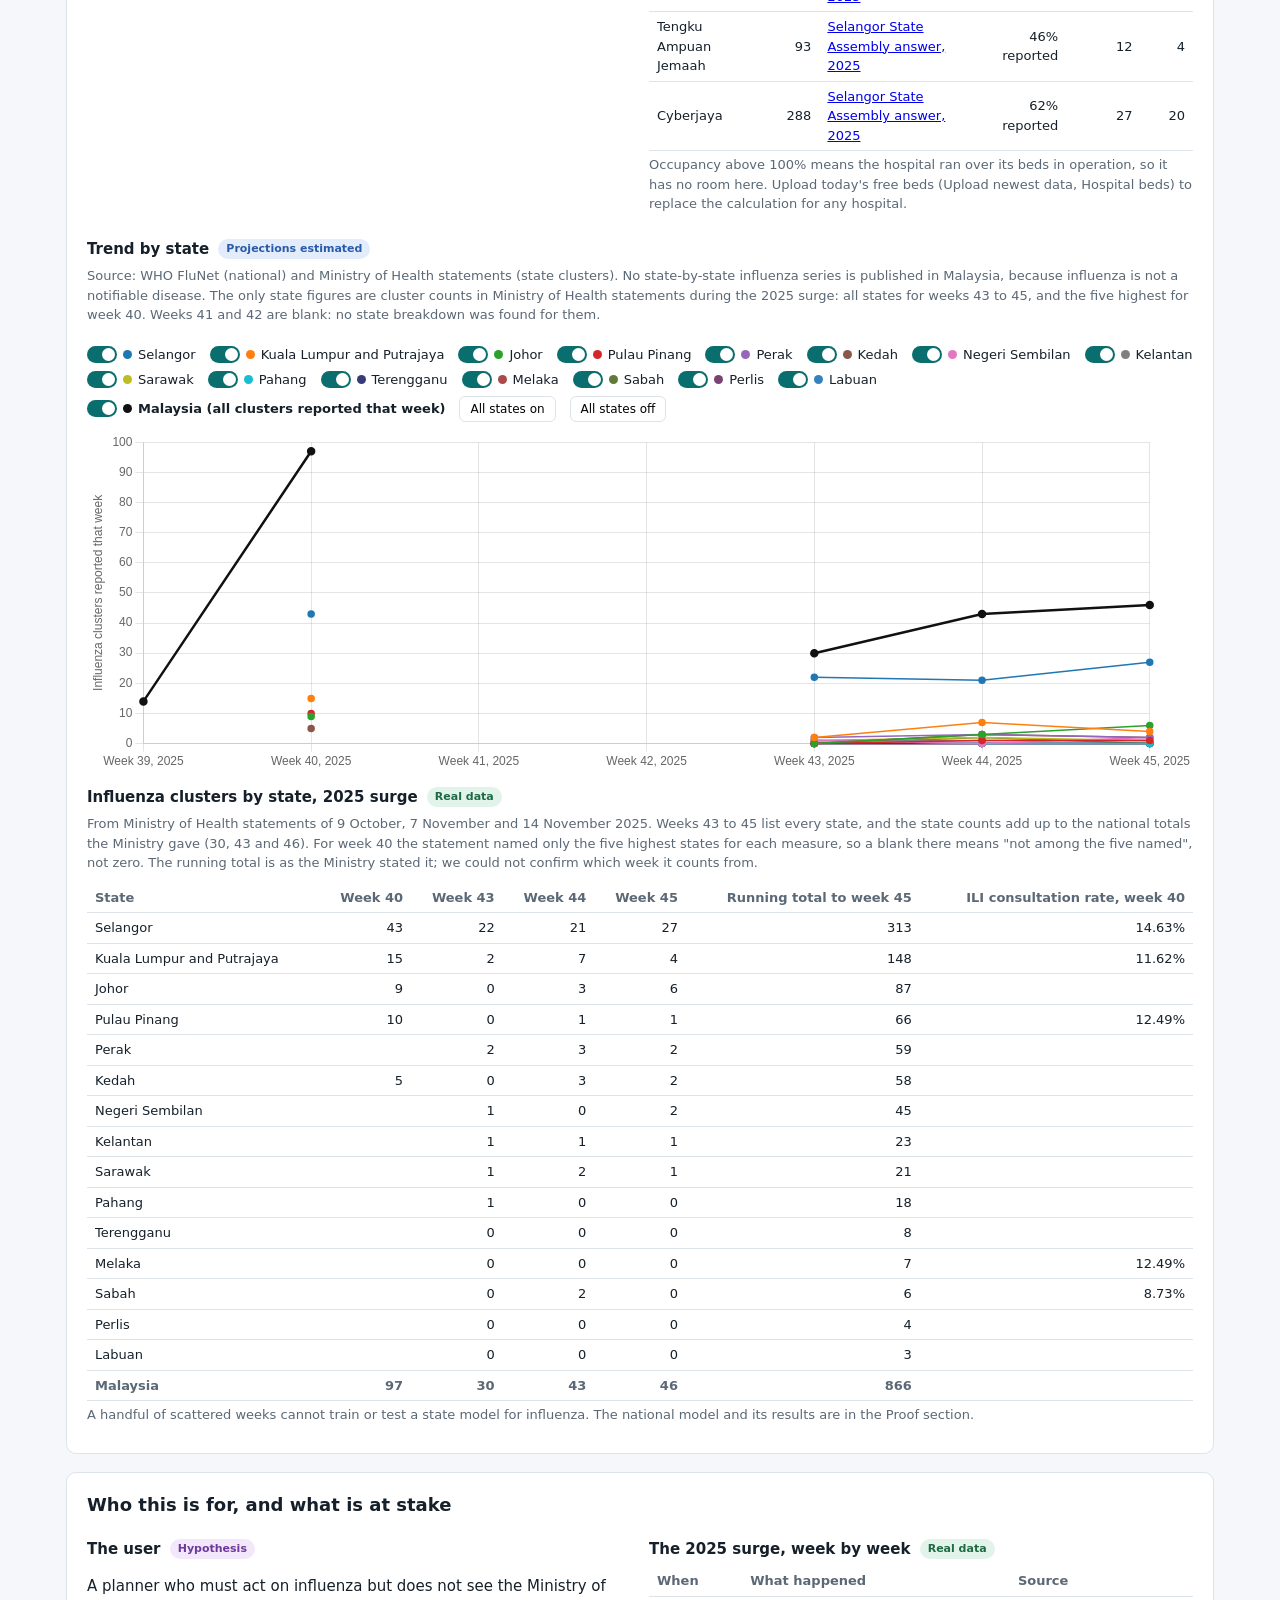
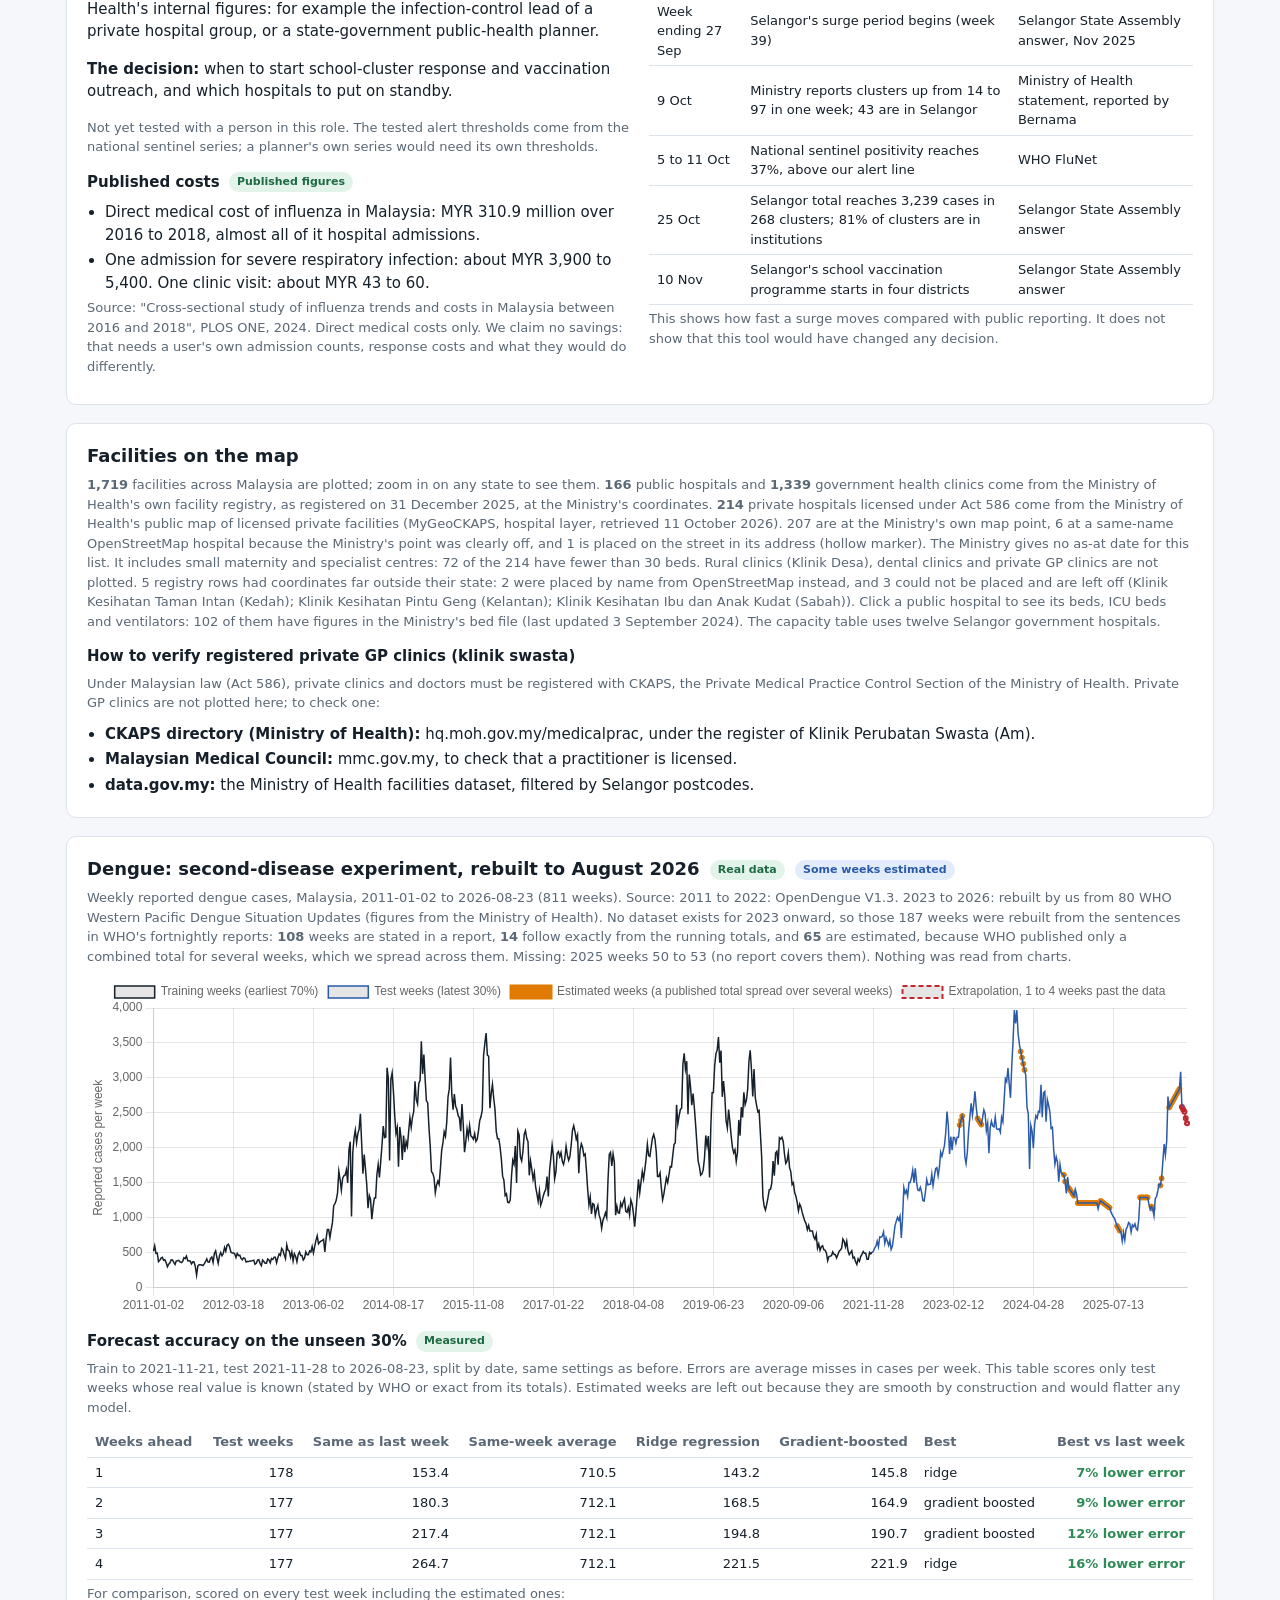
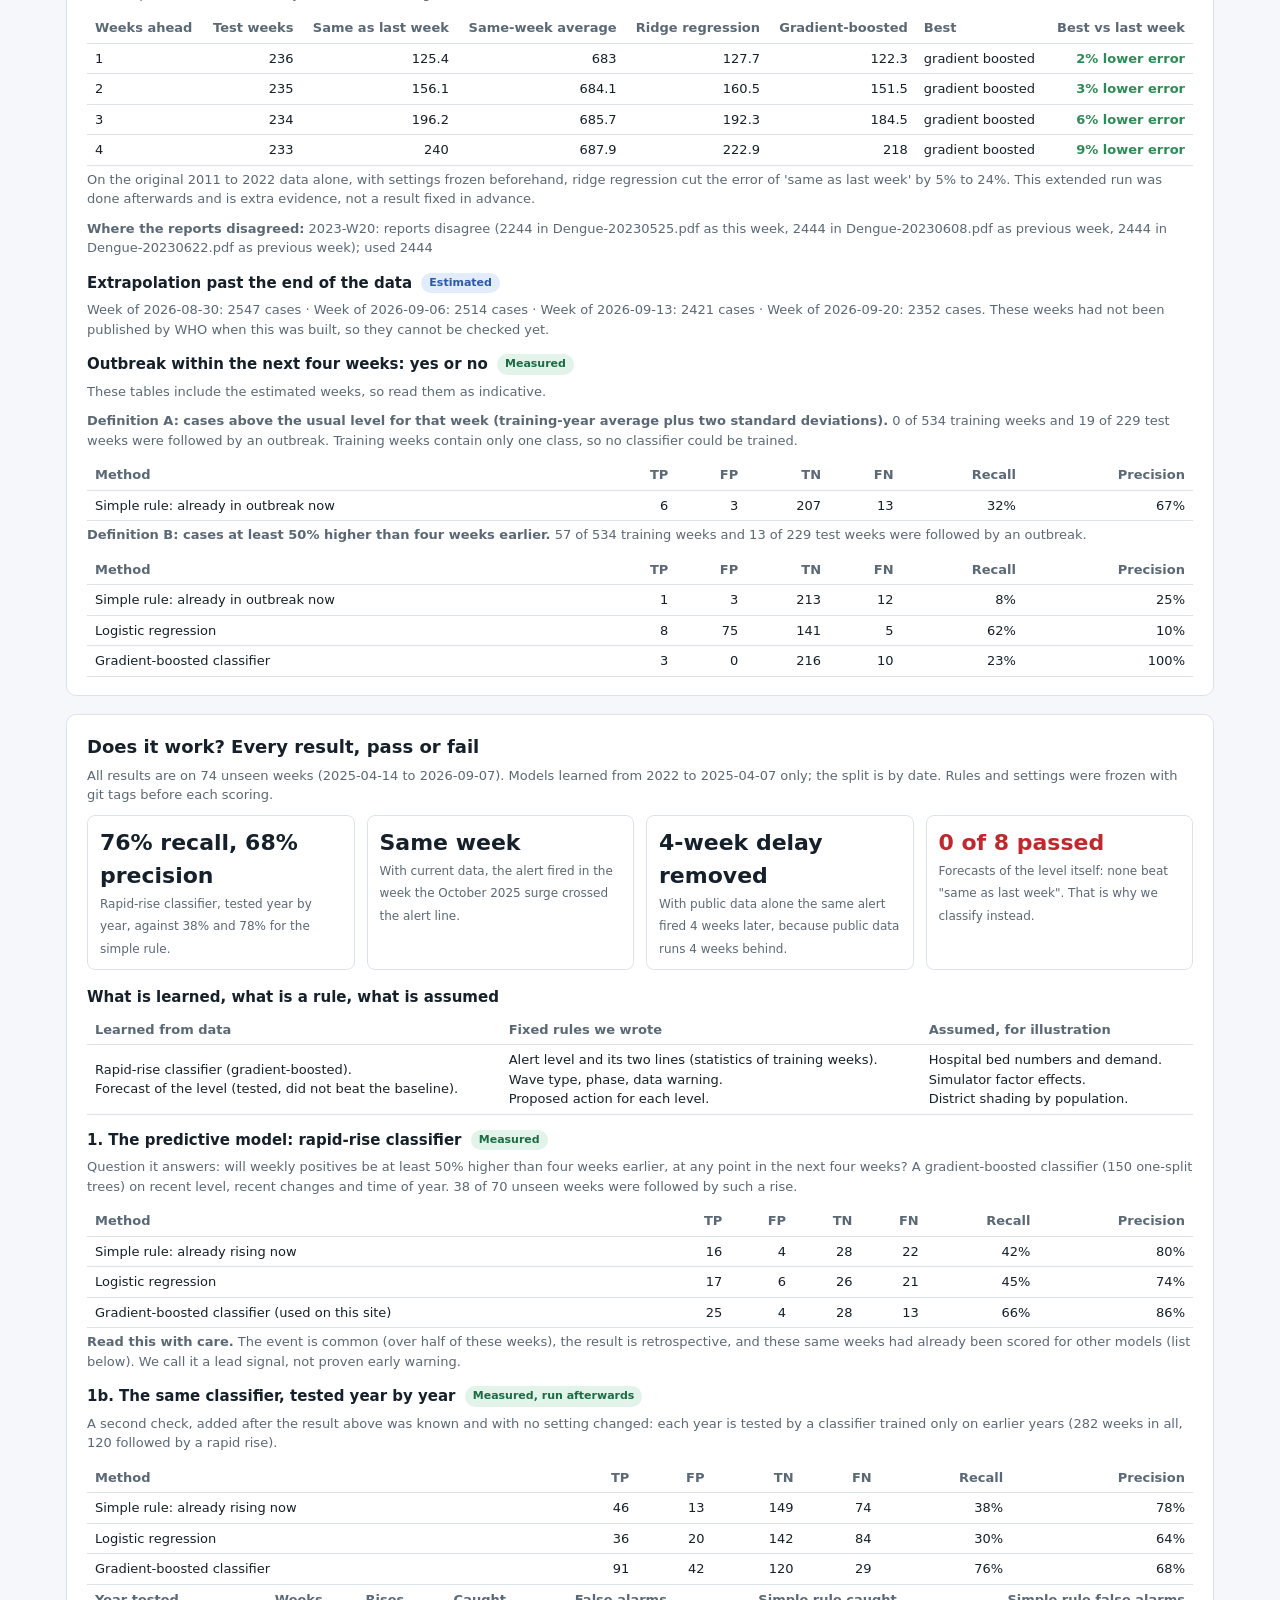
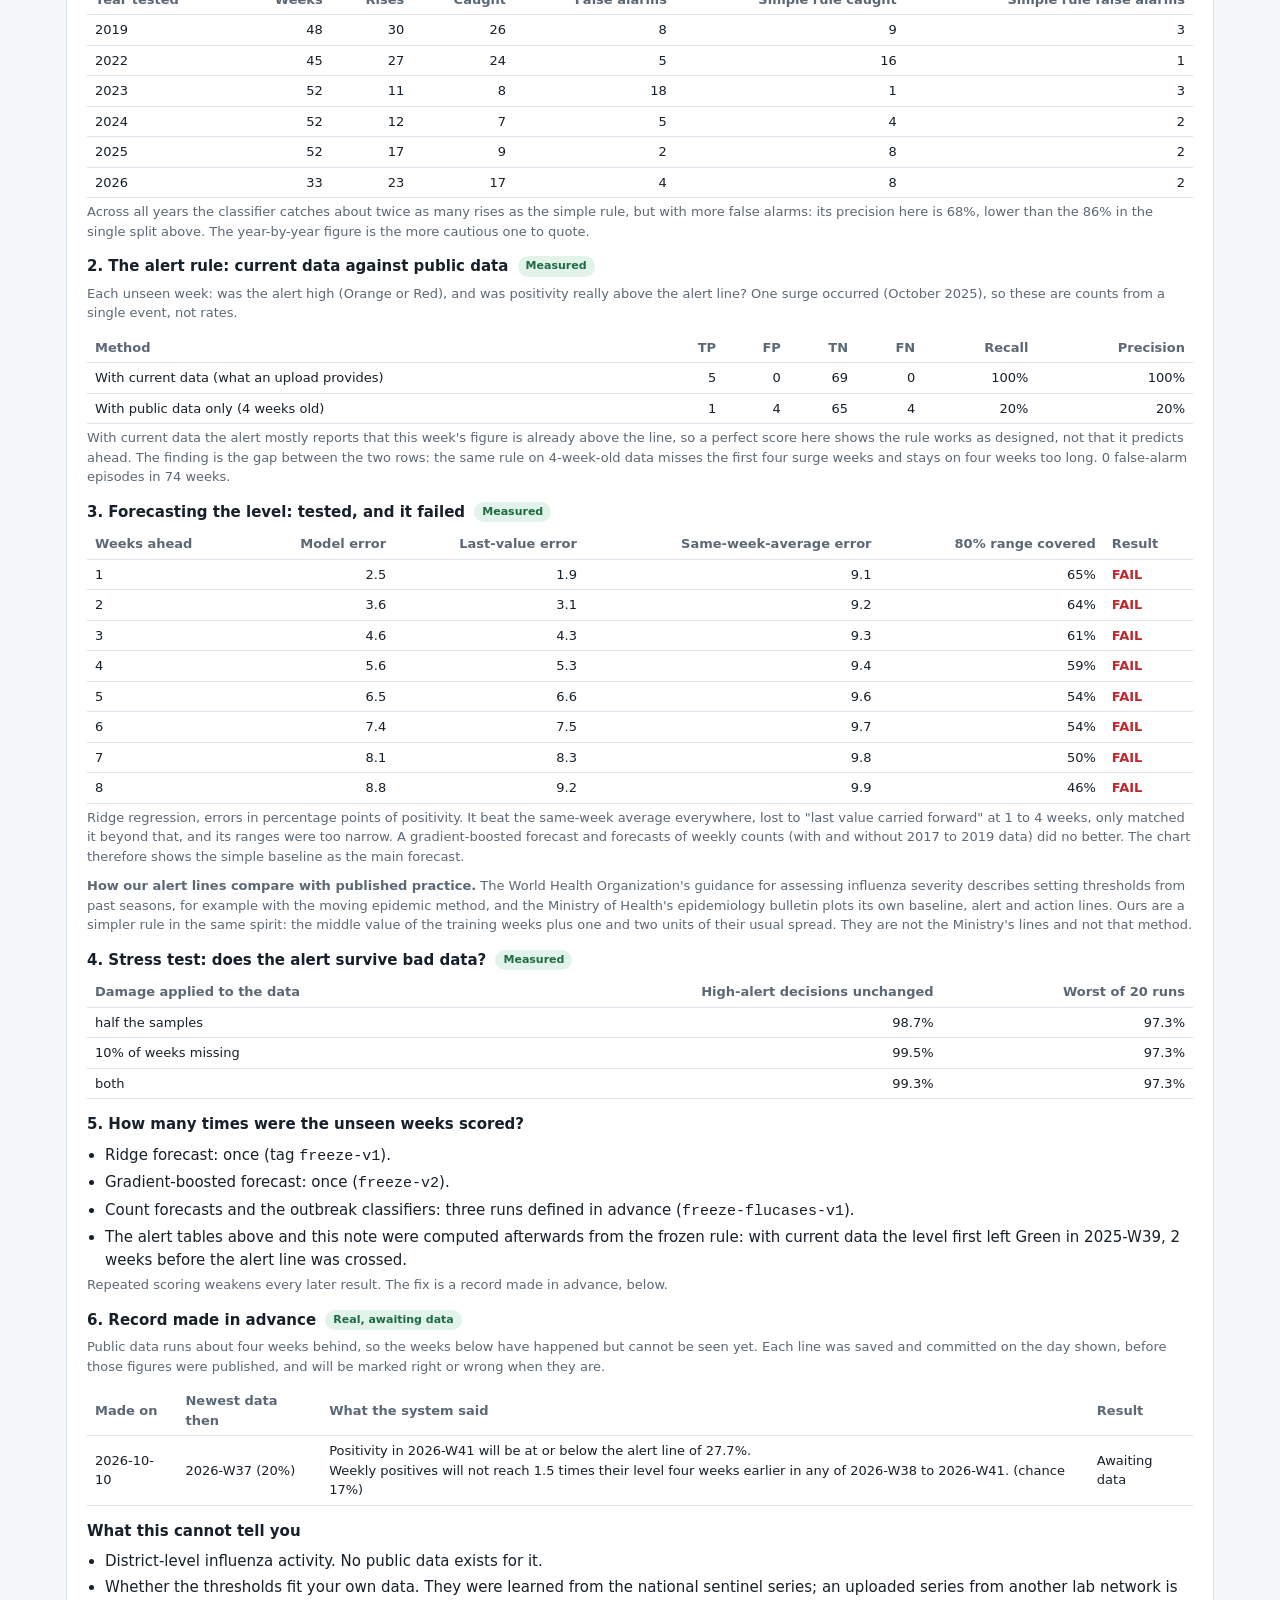
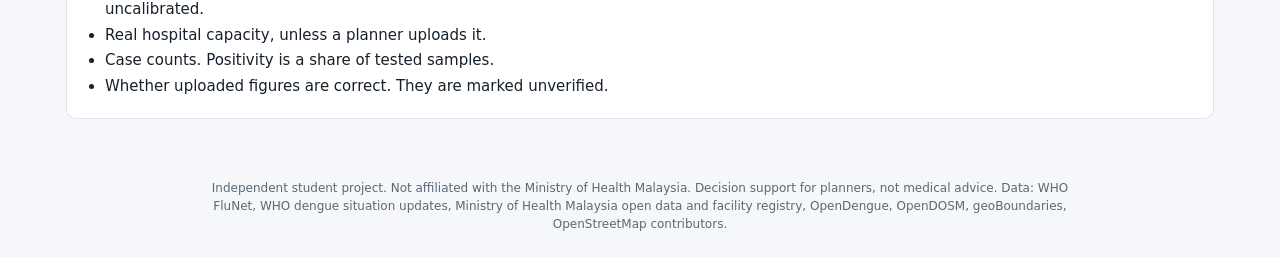
==== commit 5e1197ac: "Capacity table on real beds in operation and 2024 occupancy for all 12 hospitals; isolate the role t" ====
--- a/site/index.html
+++ b/site/index.html
@@ -111,7 +111,7 @@
       <h3>Exploratory capacity heuristic <span class="chip est" id="bedChip"></span></h3>
       <label>Baseline weekly respiratory admissions, Selangor (assumption): <b id="admV"></b>
         <input type="range" id="adm" min="50" max="600" step="10" value="200"></label>
-      <label>Occupancy assumed where none is reported: <b id="occV"></b>
+      <label id="occRow">Occupancy assumed where none is reported: <b id="occV"></b>
         <input type="range" id="occ" min="40" max="95" step="5" value="70"></label>
       <label>Share of free beds usable for flu (assumption): <b id="shareV"></b>
         <input type="range" id="share" min="5" max="100" step="5" value="25"></label>
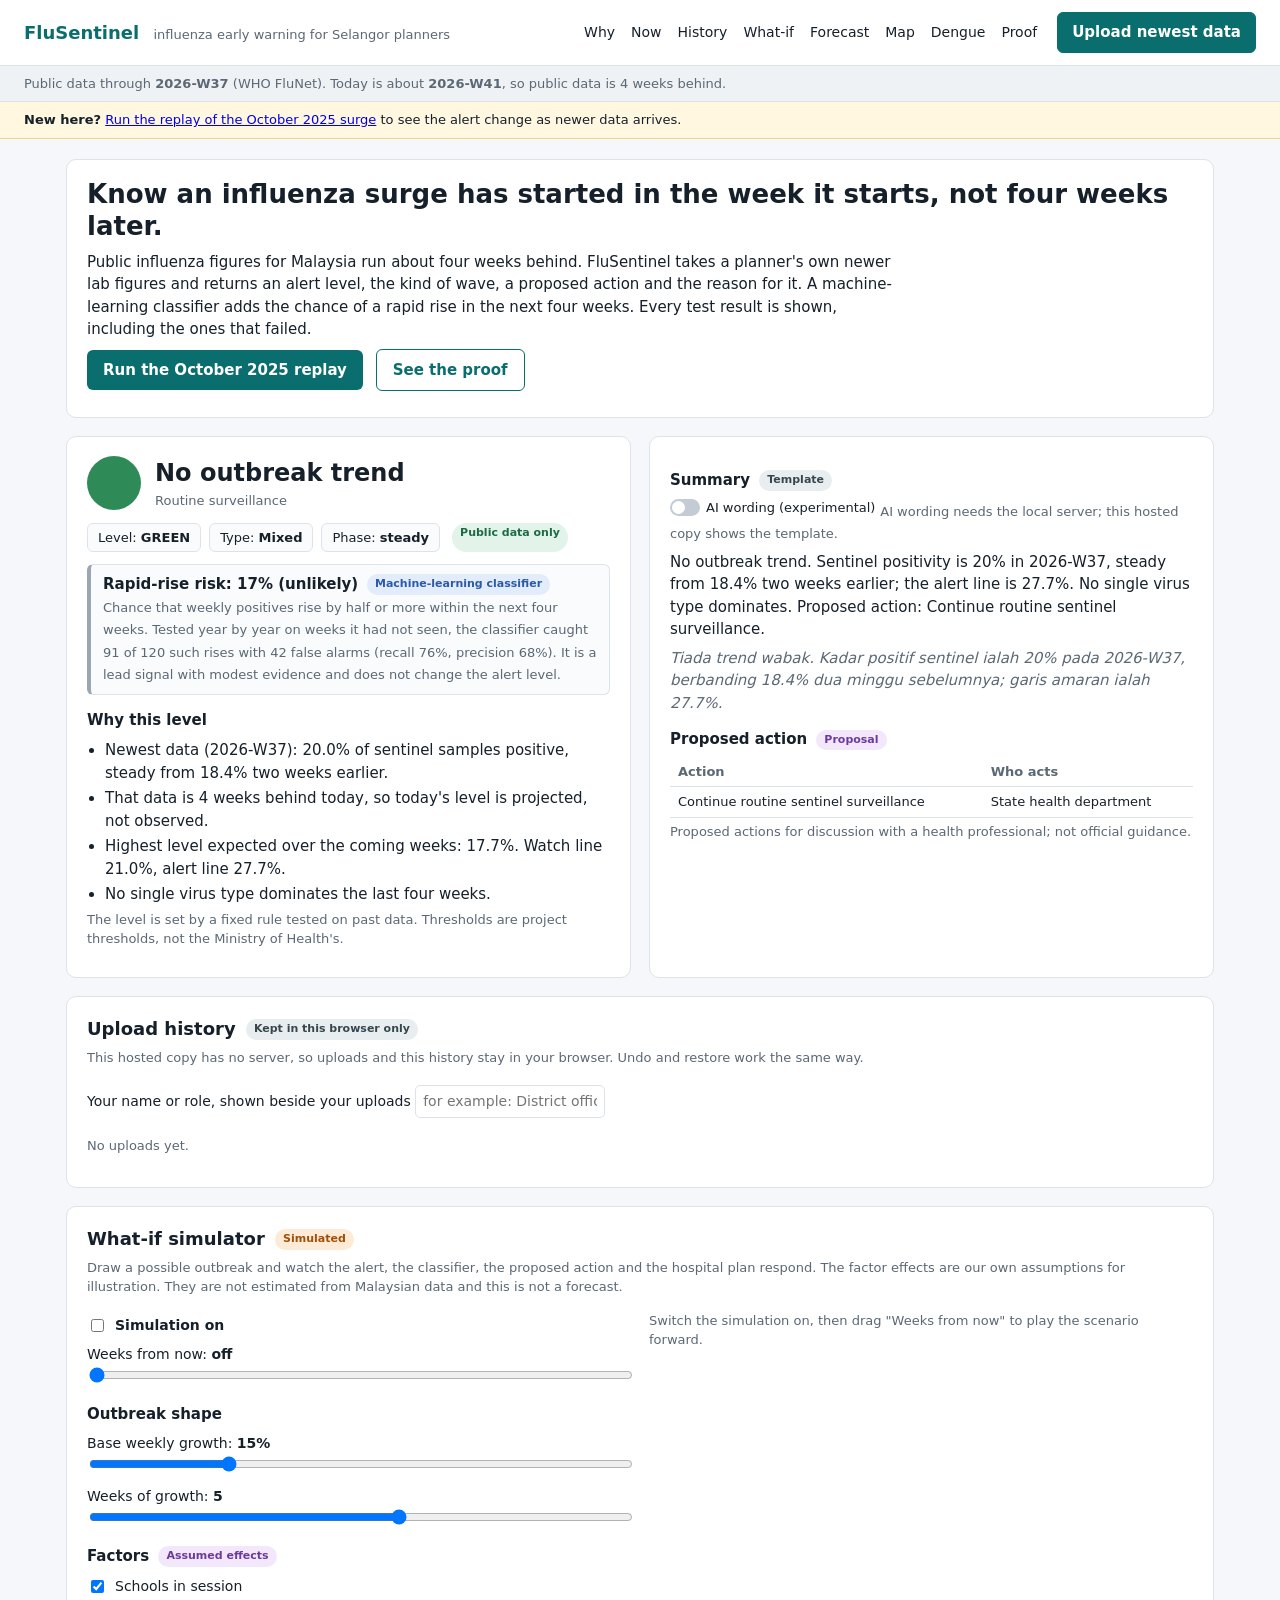
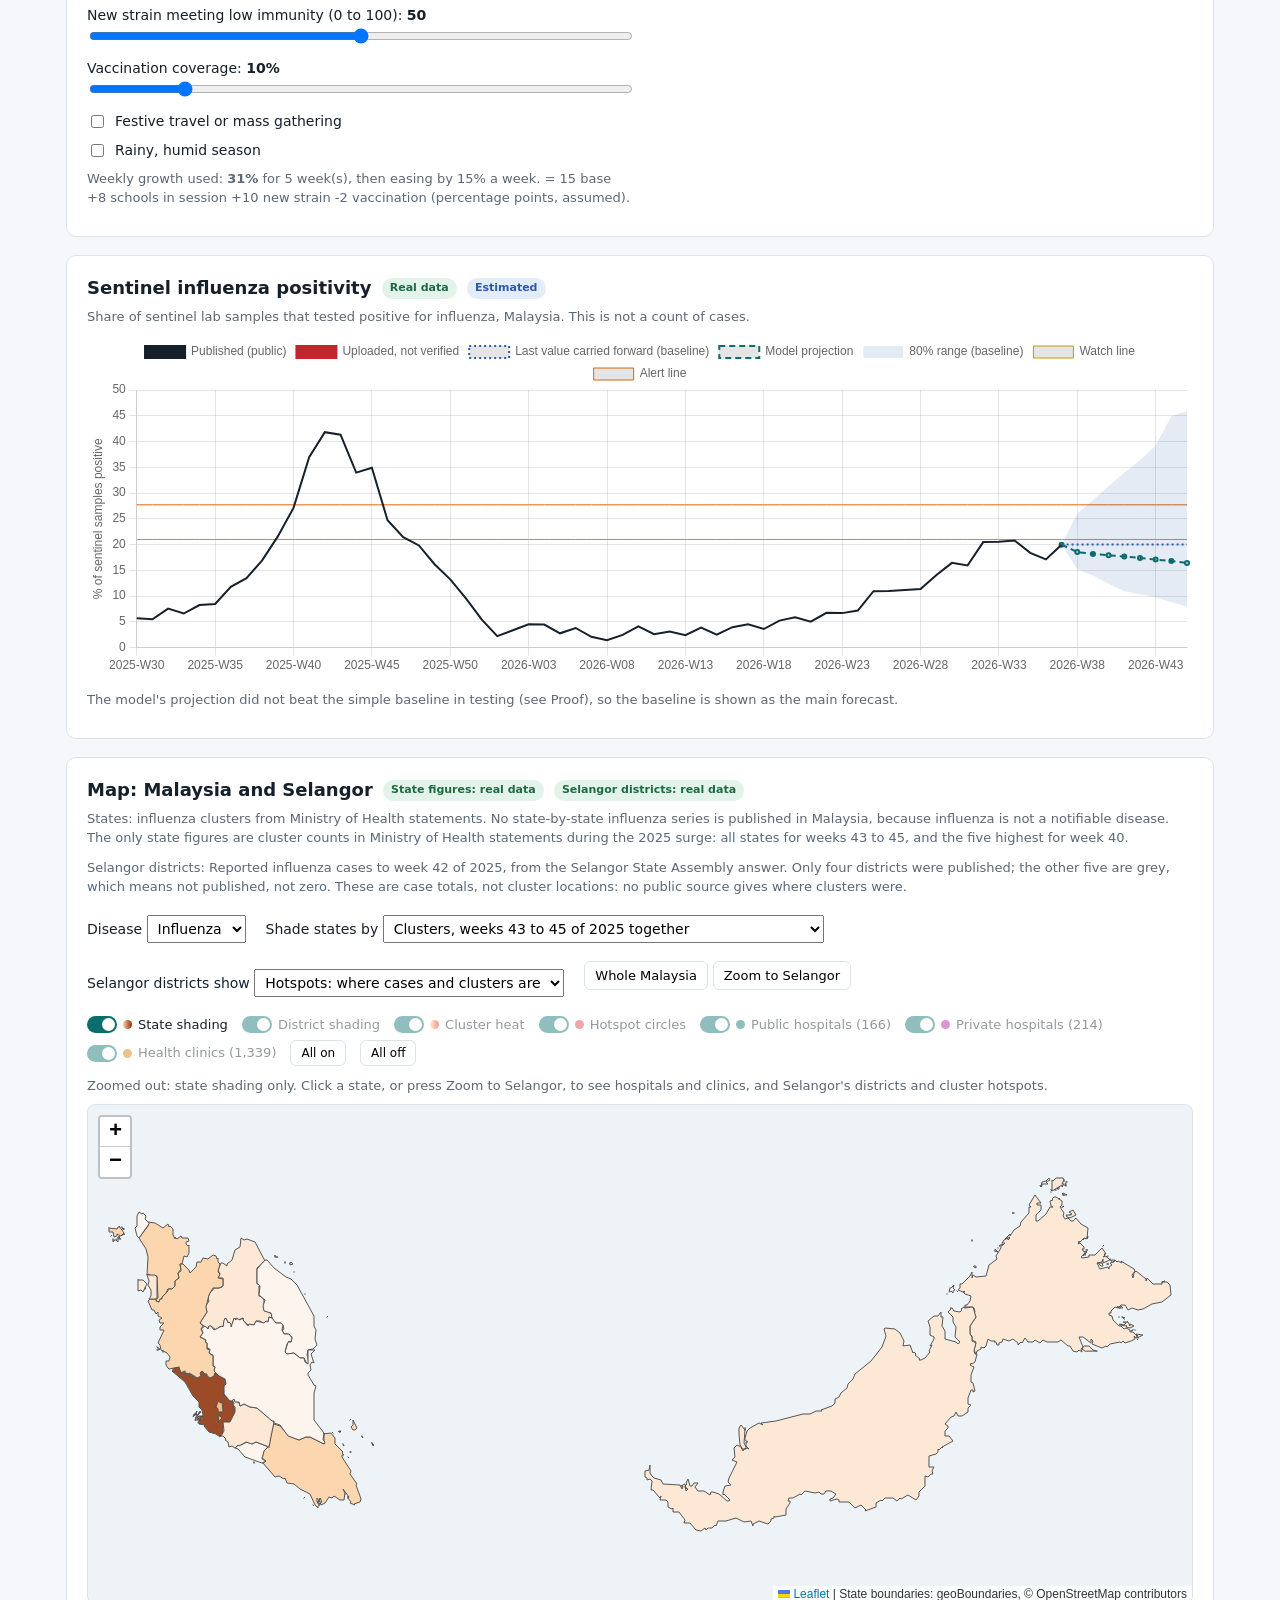
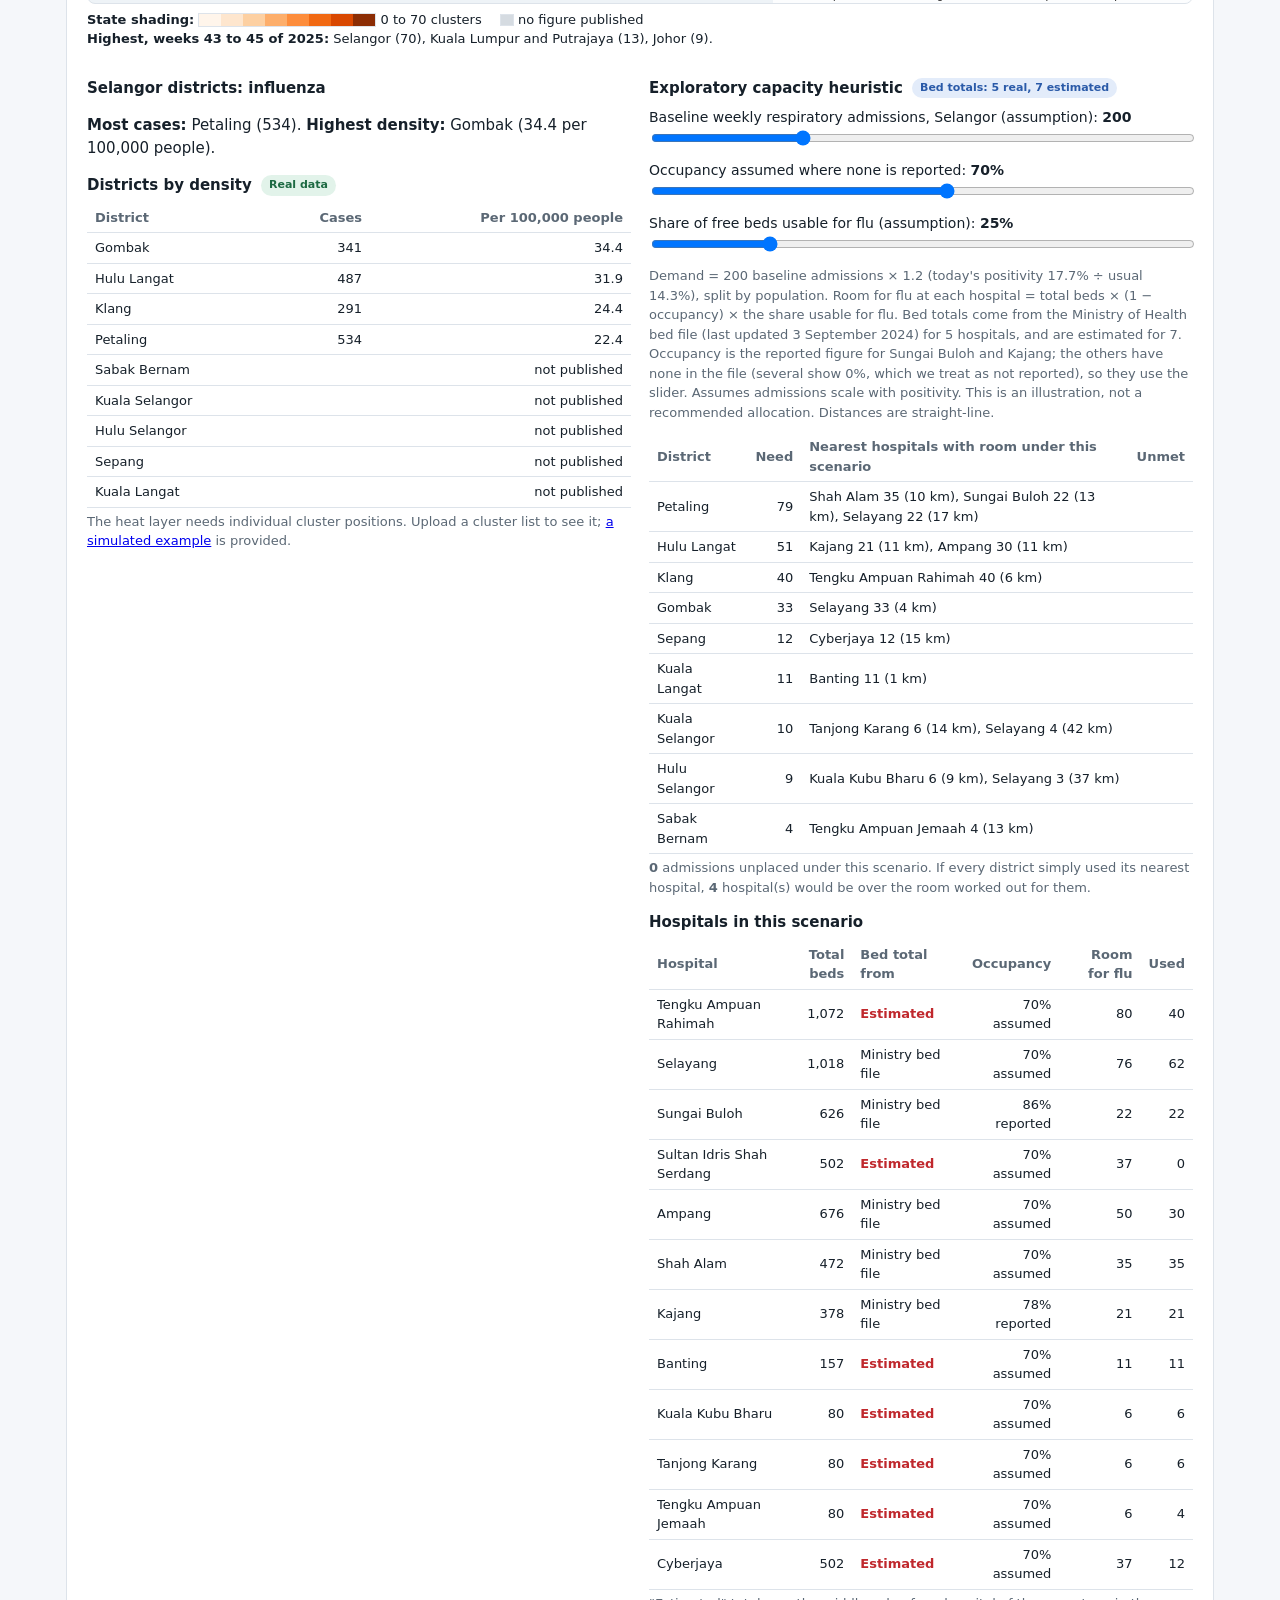
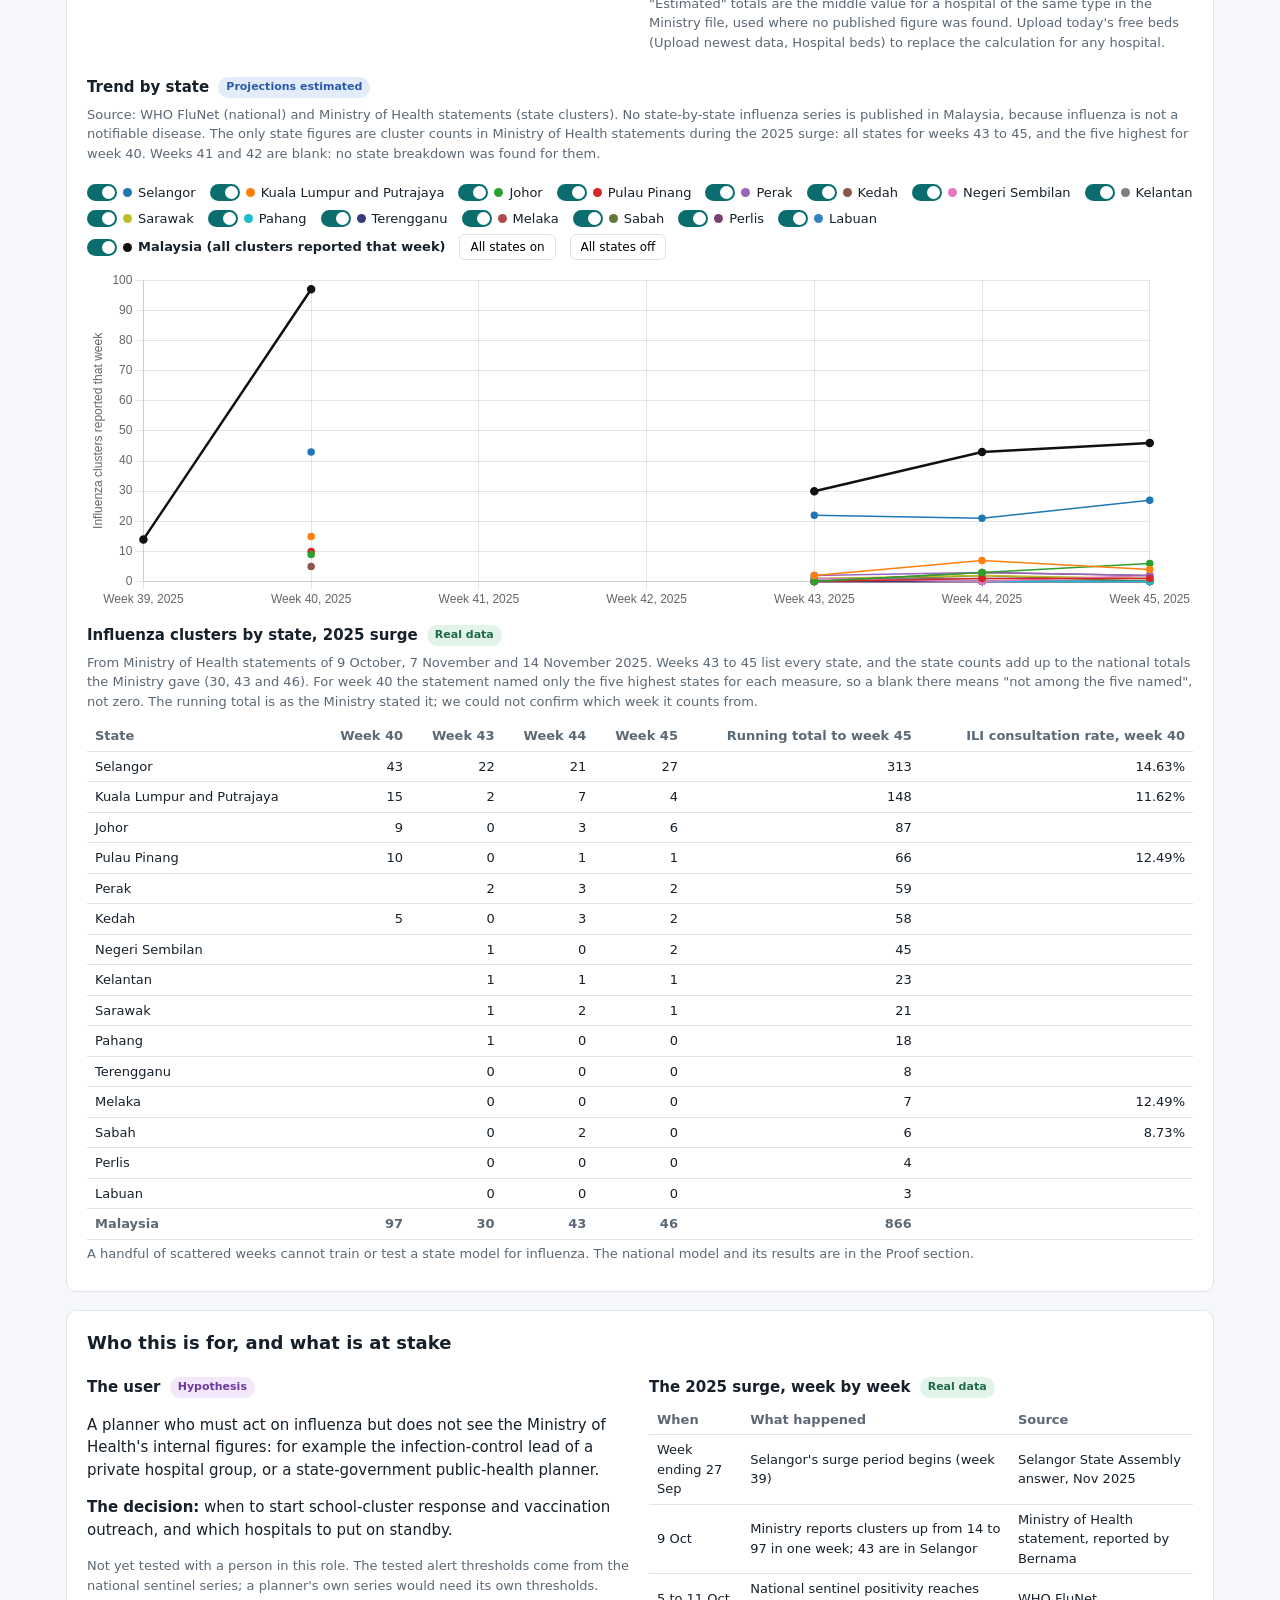
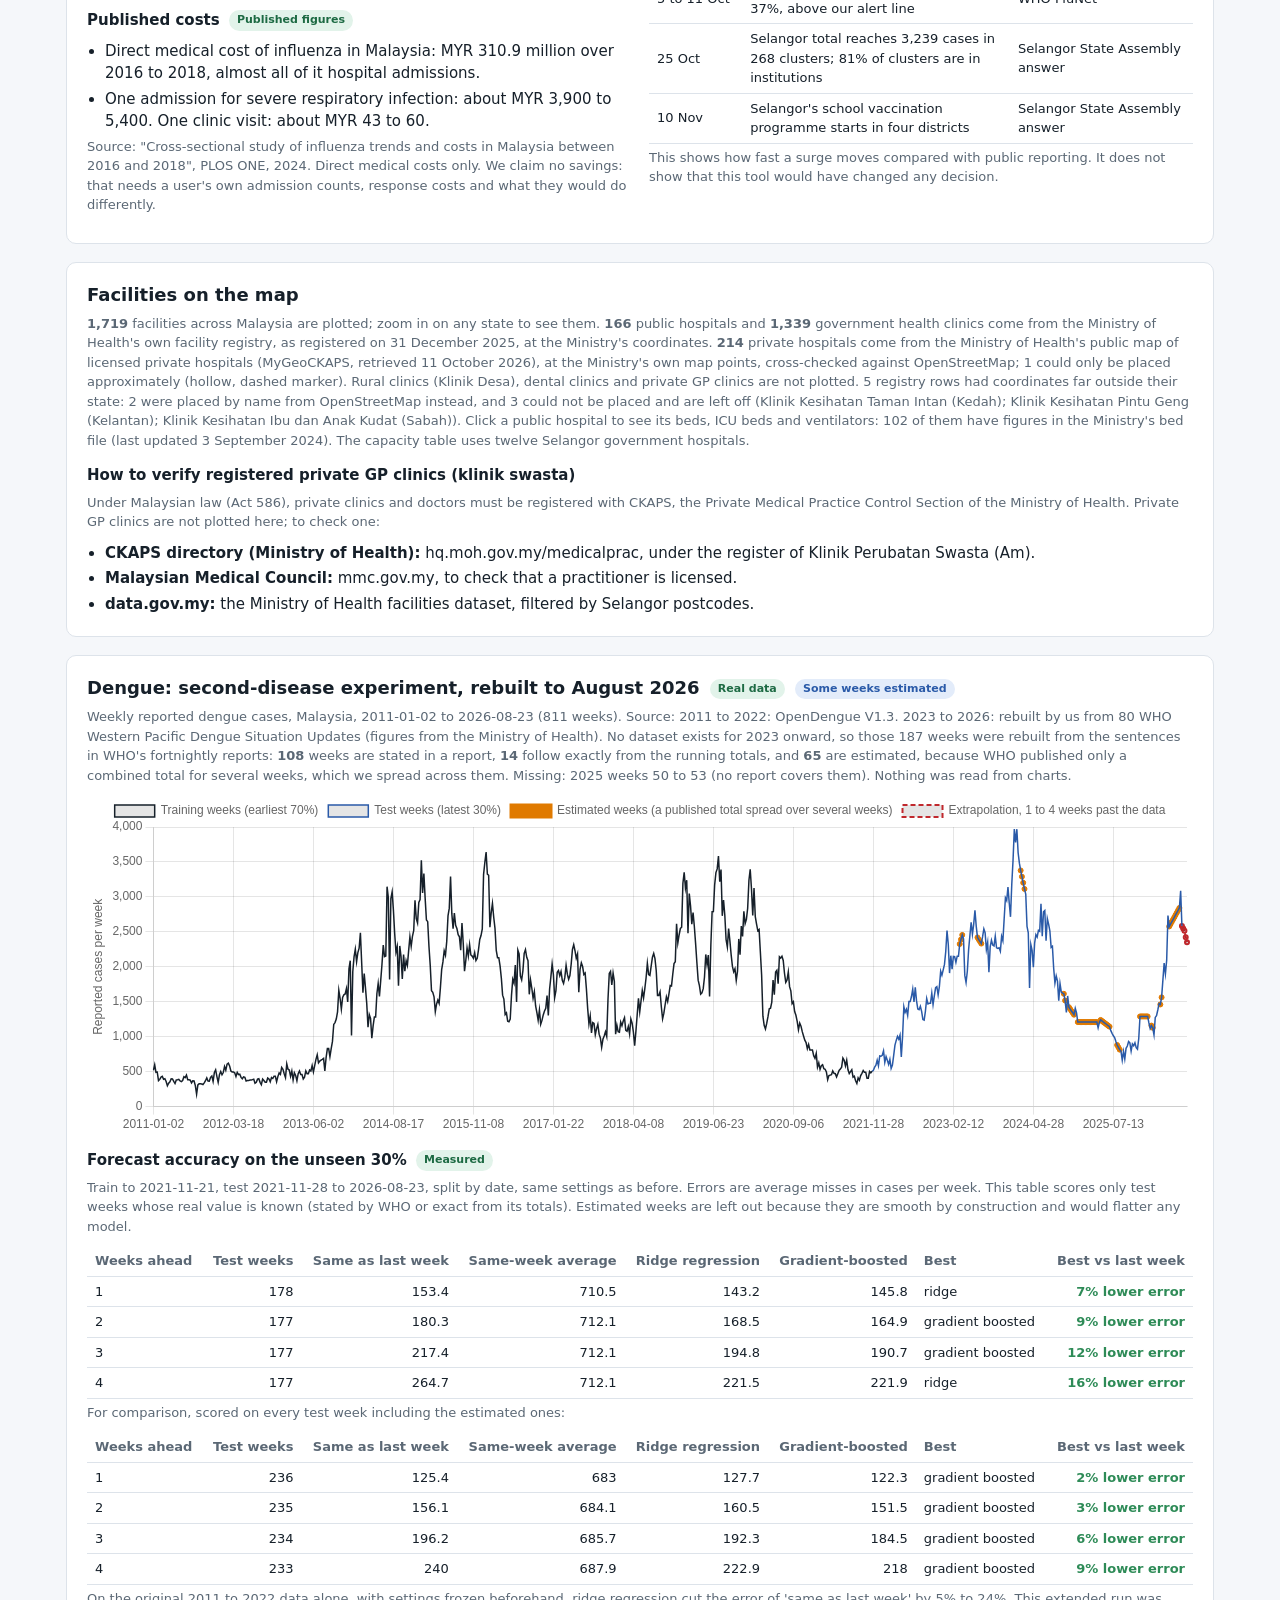
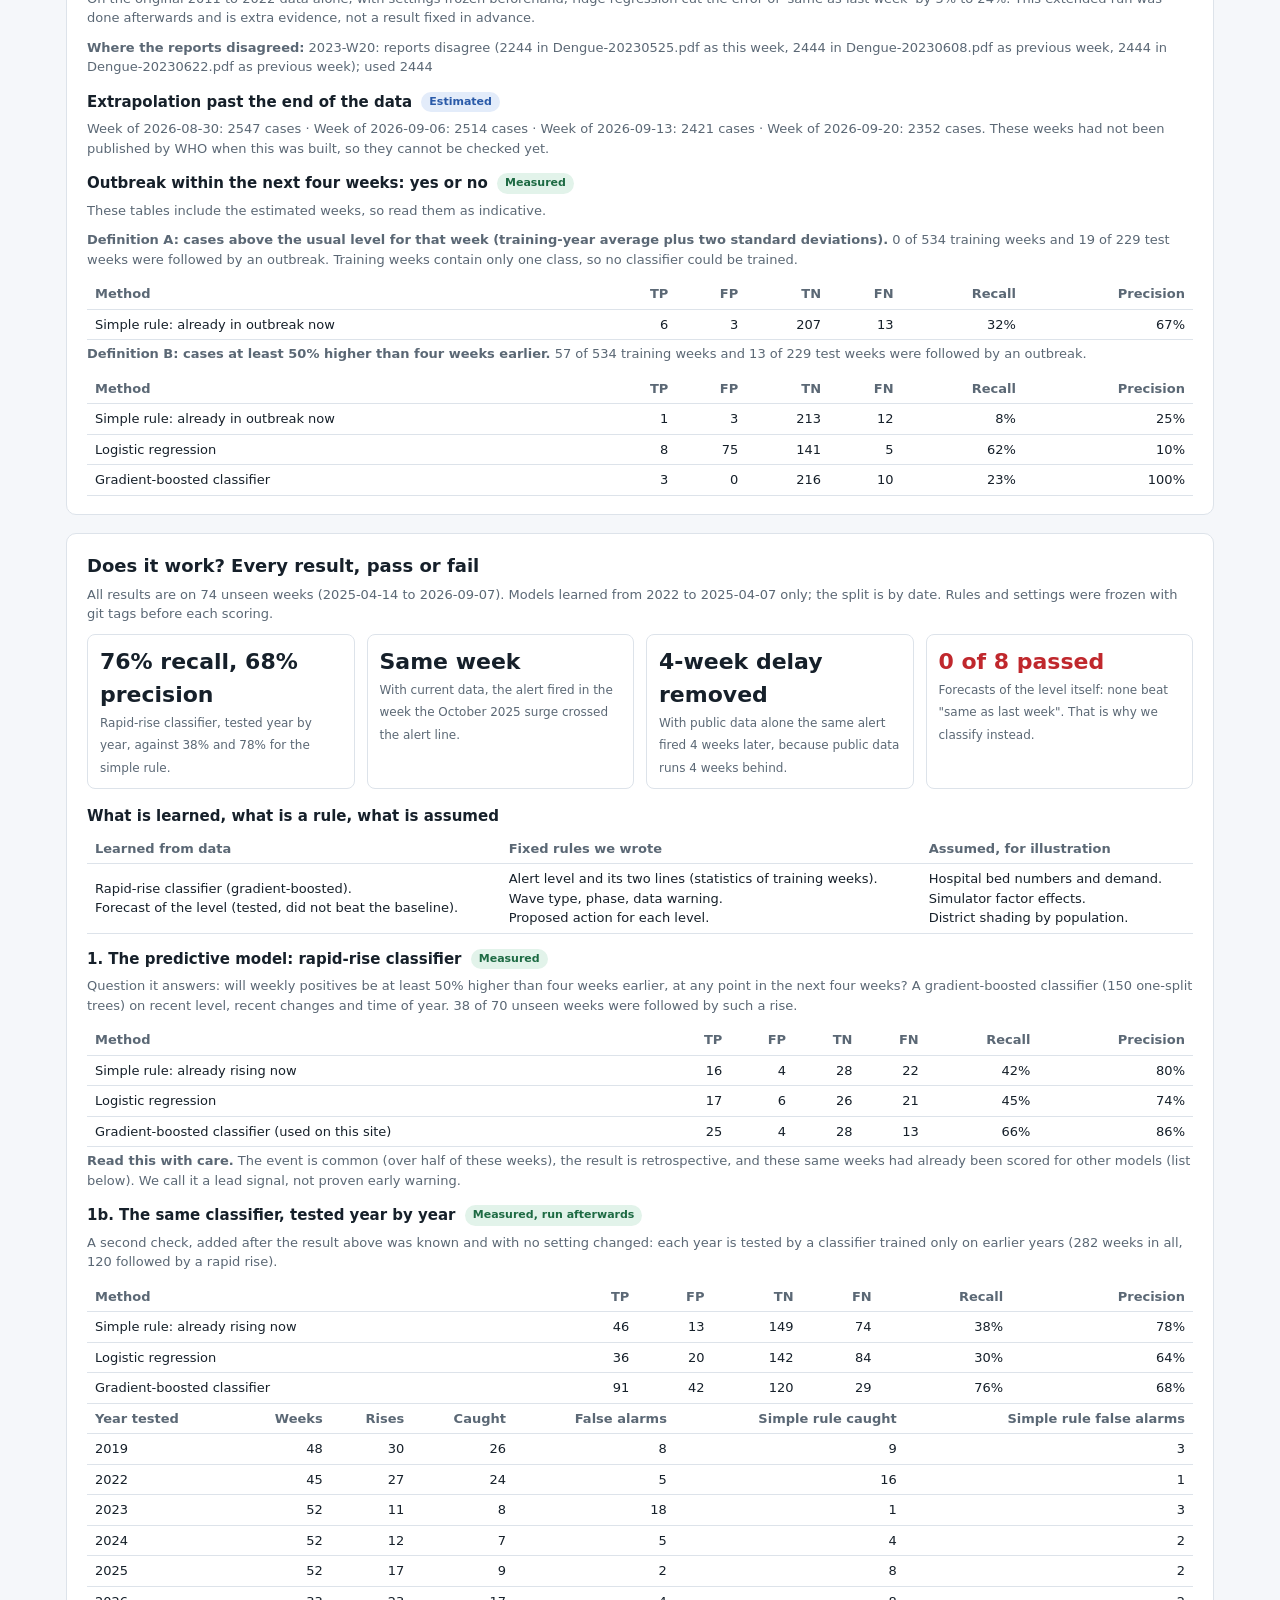
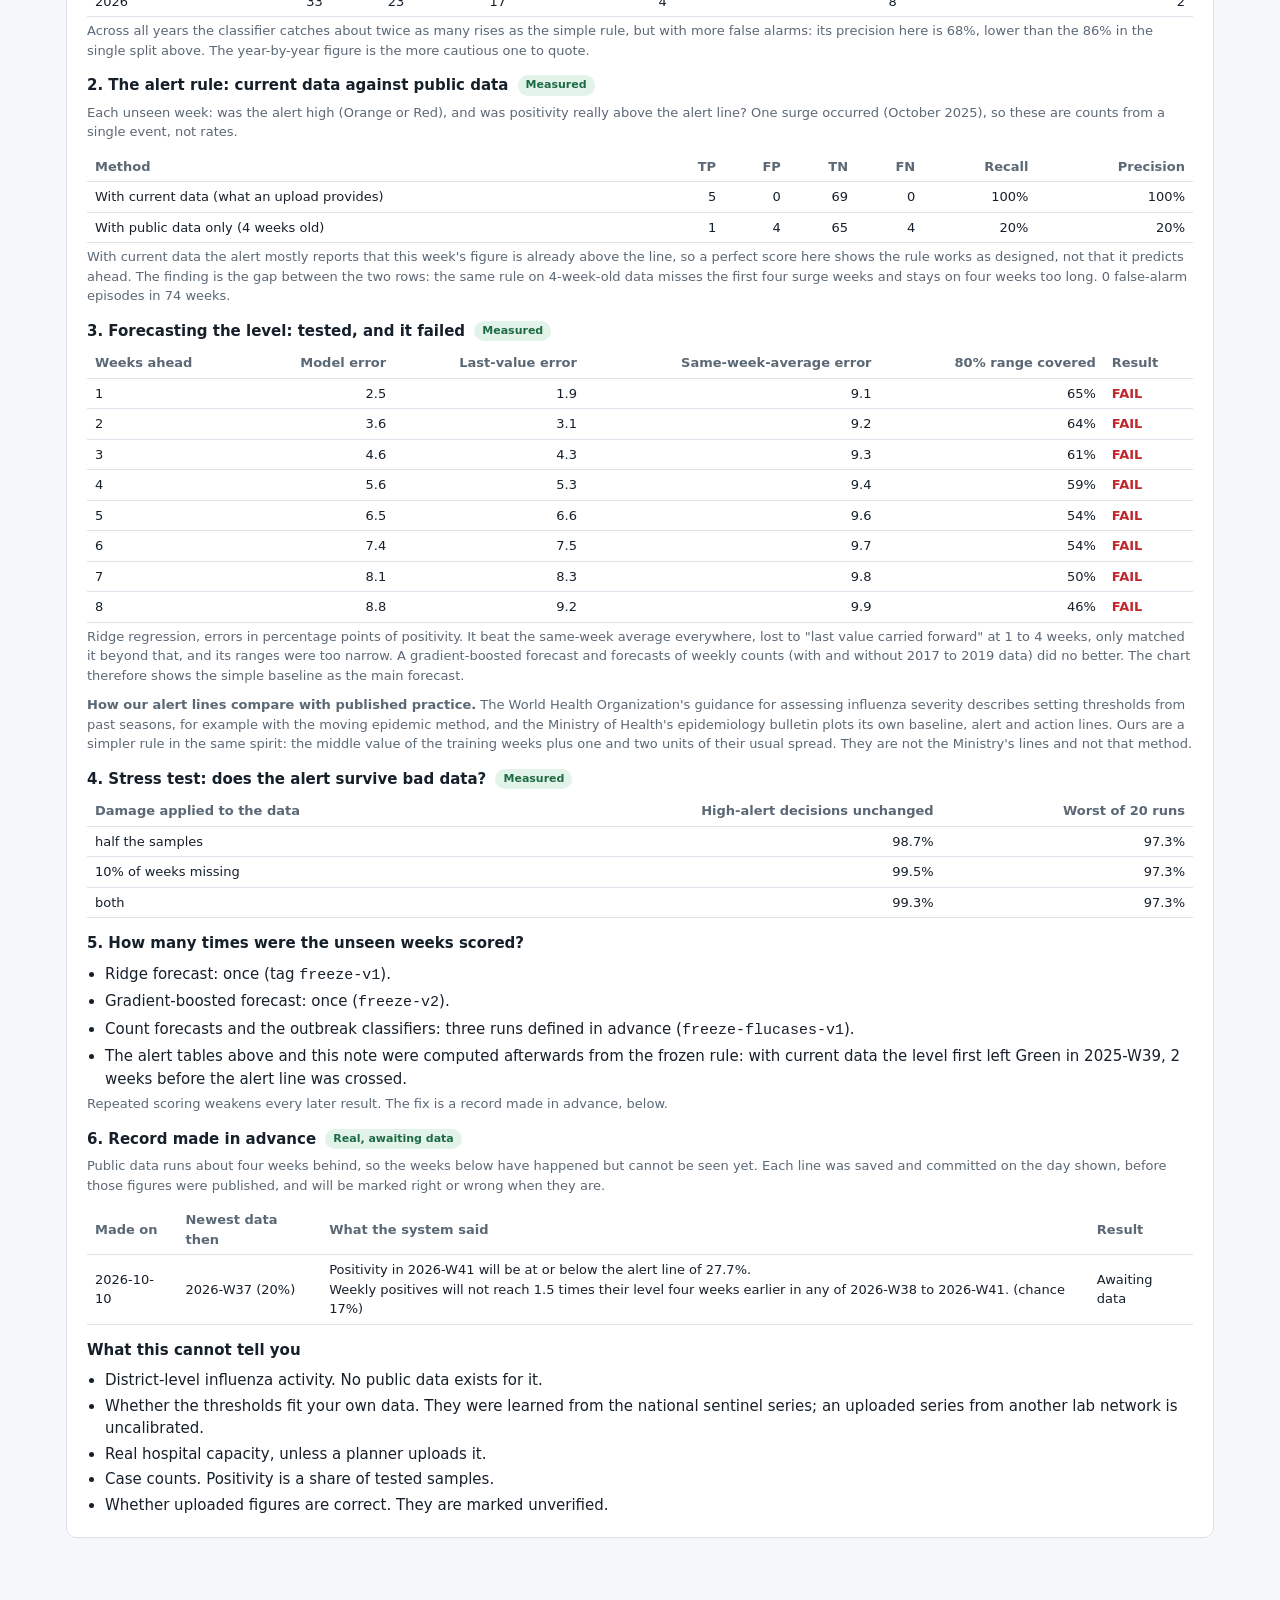
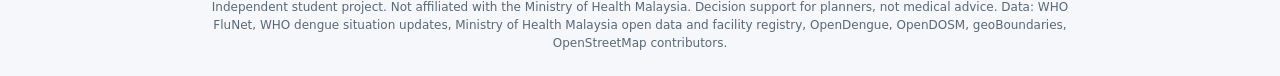
==== commit e6ae0f66: "Merge the teammate's latest main into jim/ui (what-if simulator, hotspots, state heat map, real beds" ====
--- a/site/index.html
+++ b/site/index.html
@@ -111,7 +111,7 @@
       <h3>Exploratory capacity heuristic <span class="chip est" id="bedChip"></span></h3>
       <label>Baseline weekly respiratory admissions, Selangor (assumption): <b id="admV"></b>
         <input type="range" id="adm" min="50" max="600" step="10" value="200"></label>
-      <label id="occRow">Occupancy assumed where none is reported: <b id="occV"></b>
+      <label>Occupancy assumed where none is reported: <b id="occV"></b>
         <input type="range" id="occ" min="40" max="95" step="5" value="70"></label>
       <label>Share of free beds usable for flu (assumption): <b id="shareV"></b>
         <input type="range" id="share" min="5" max="100" step="5" value="25"></label>
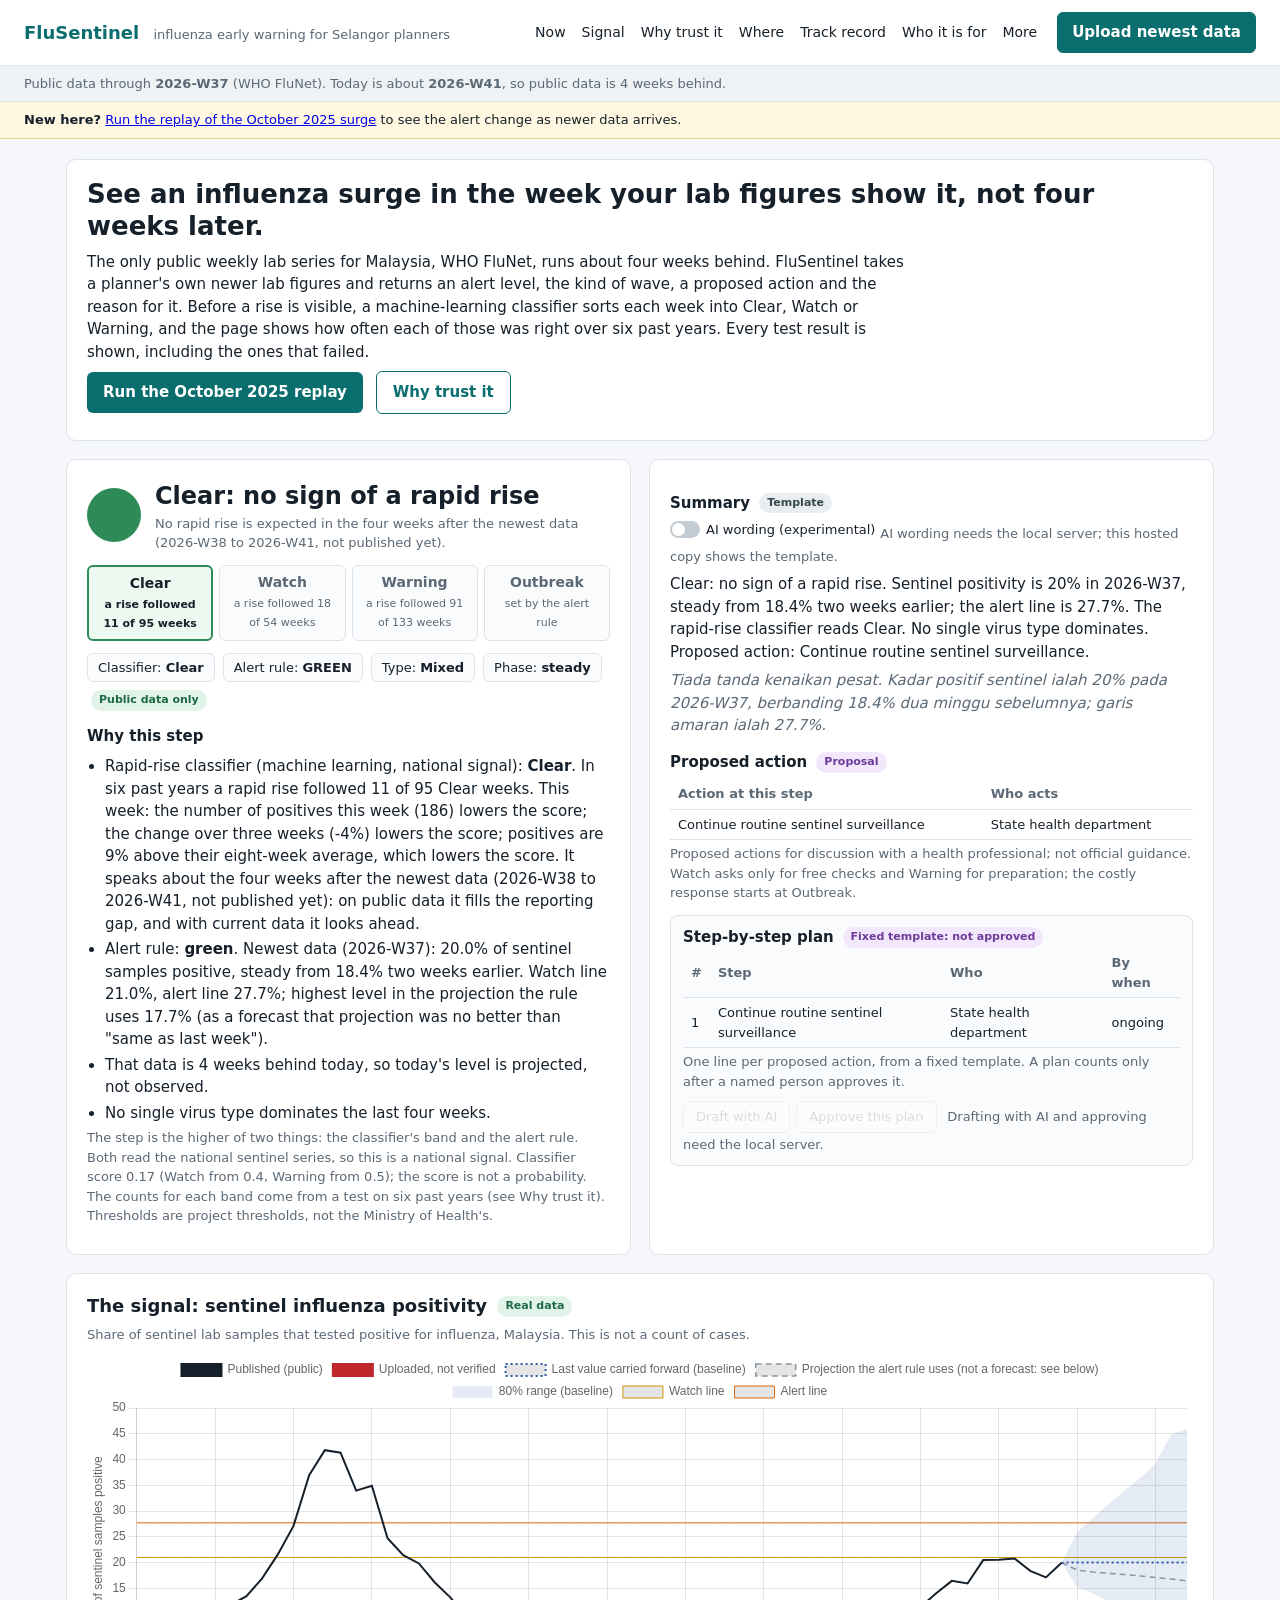
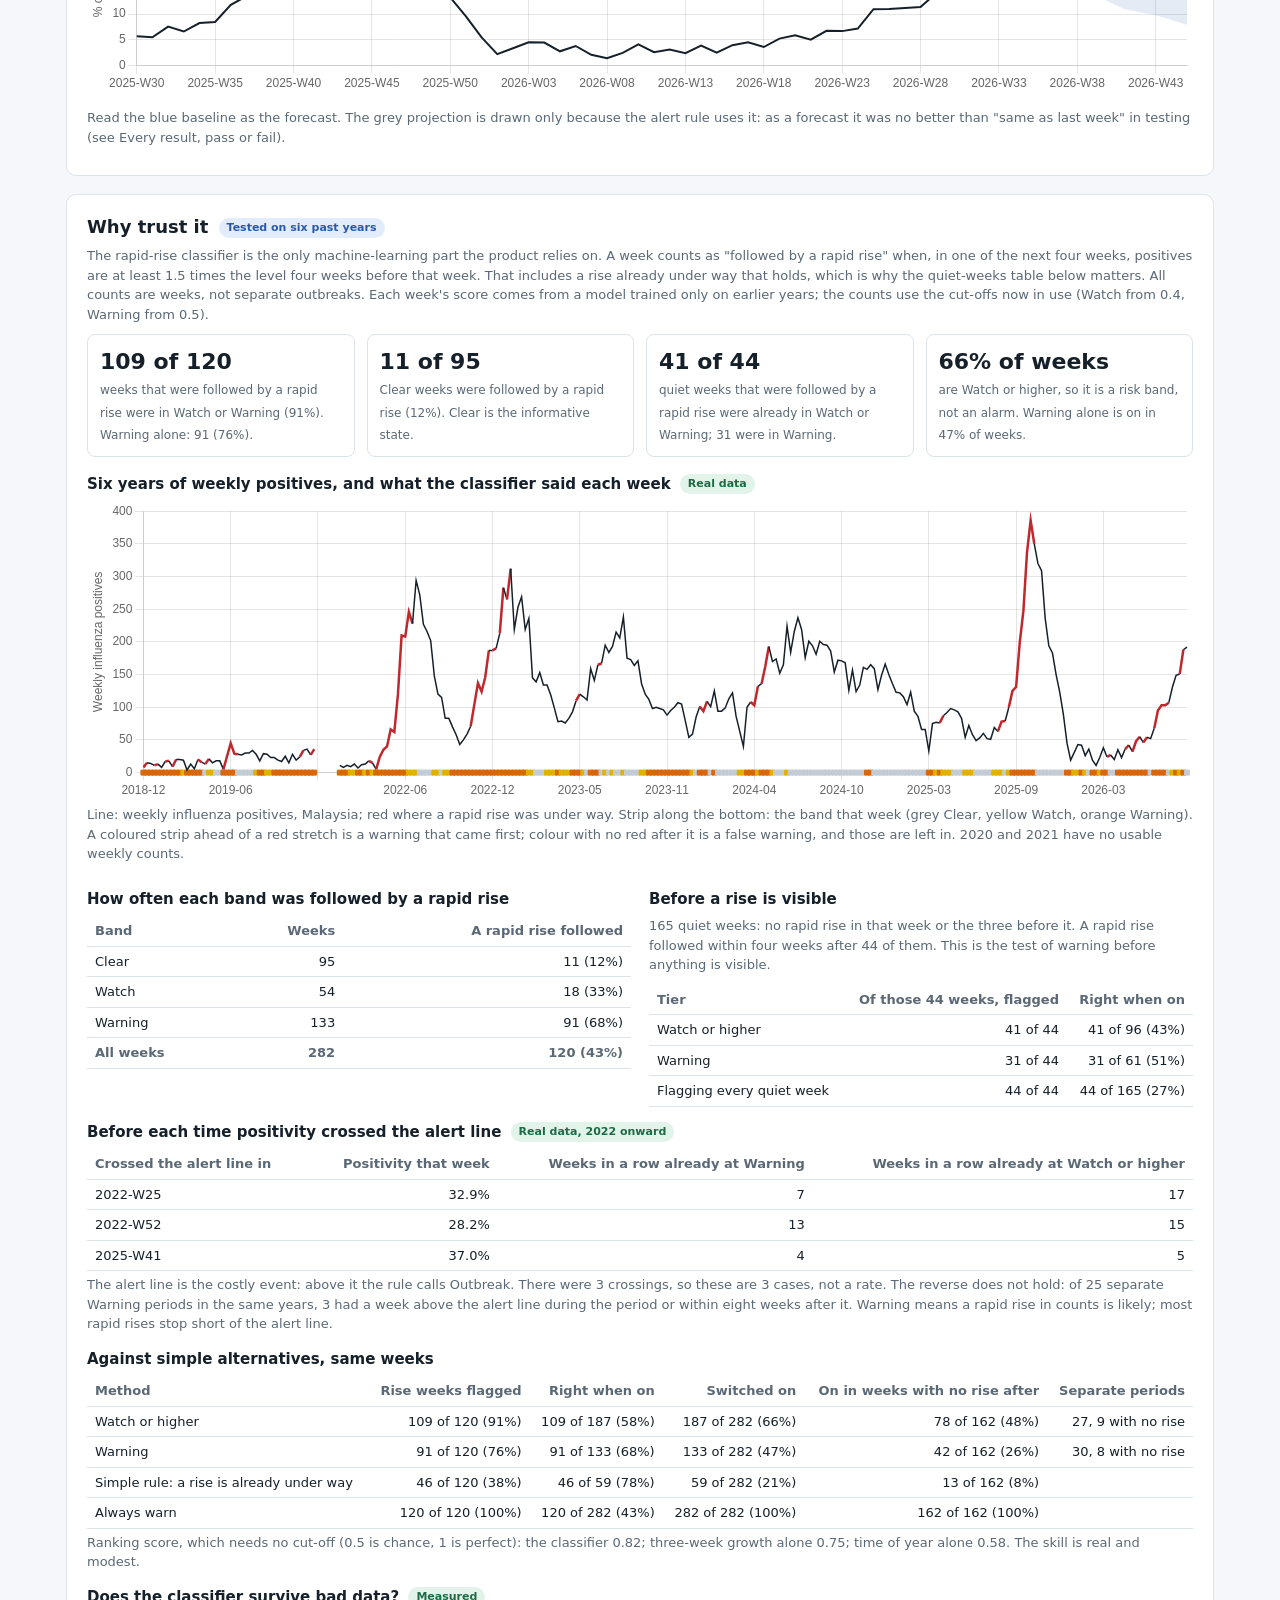
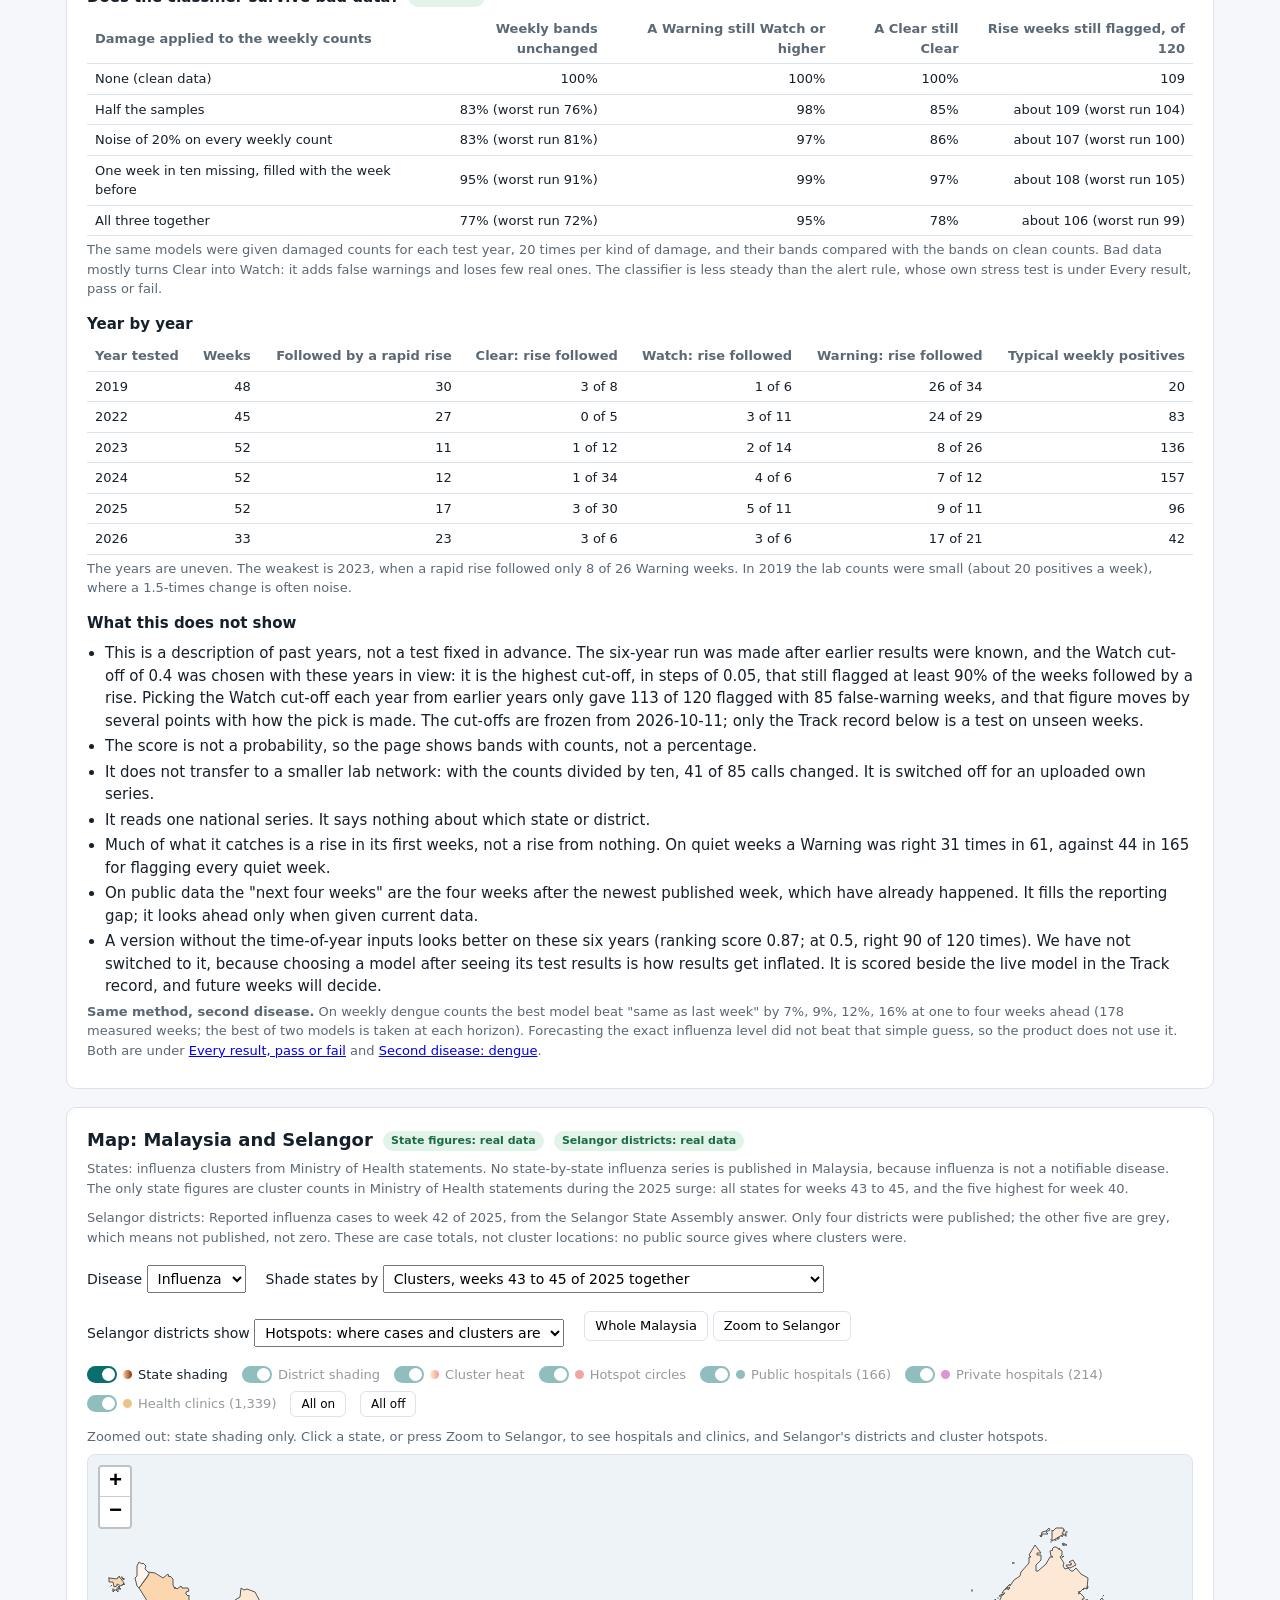
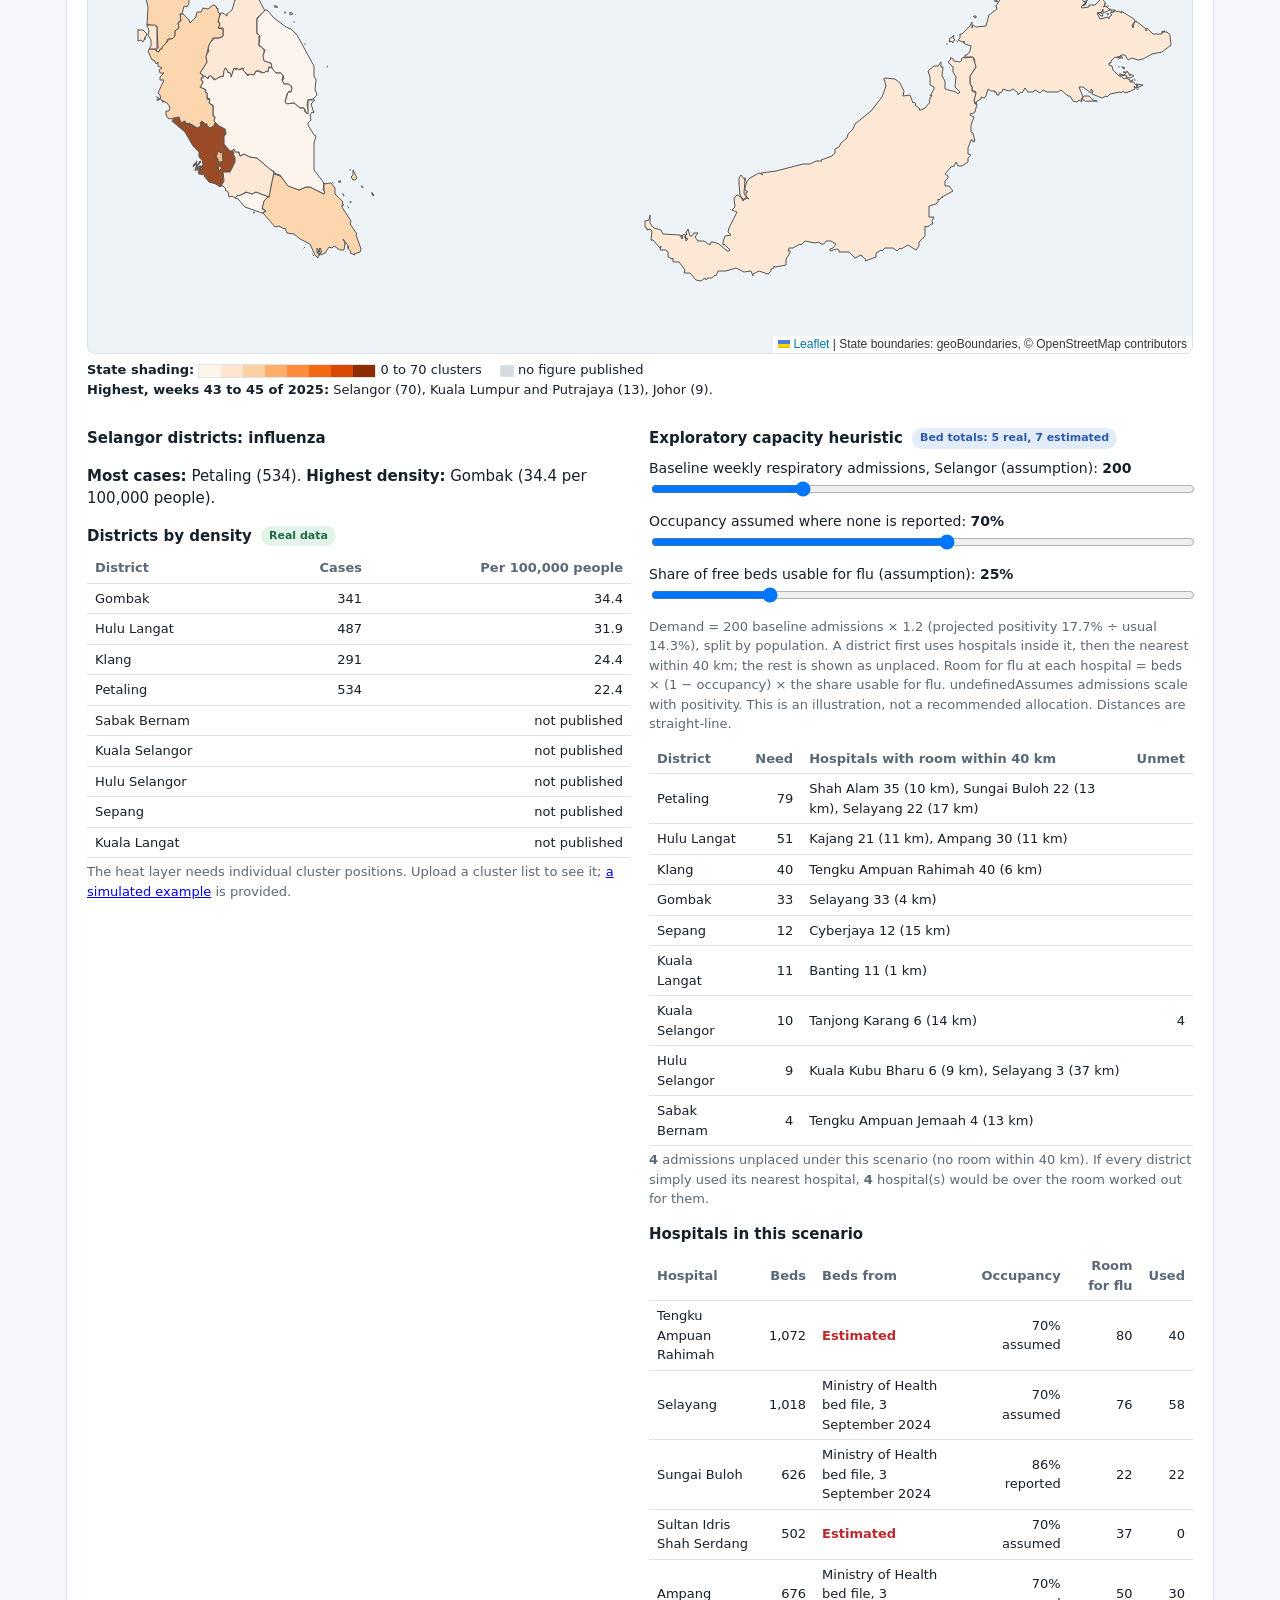
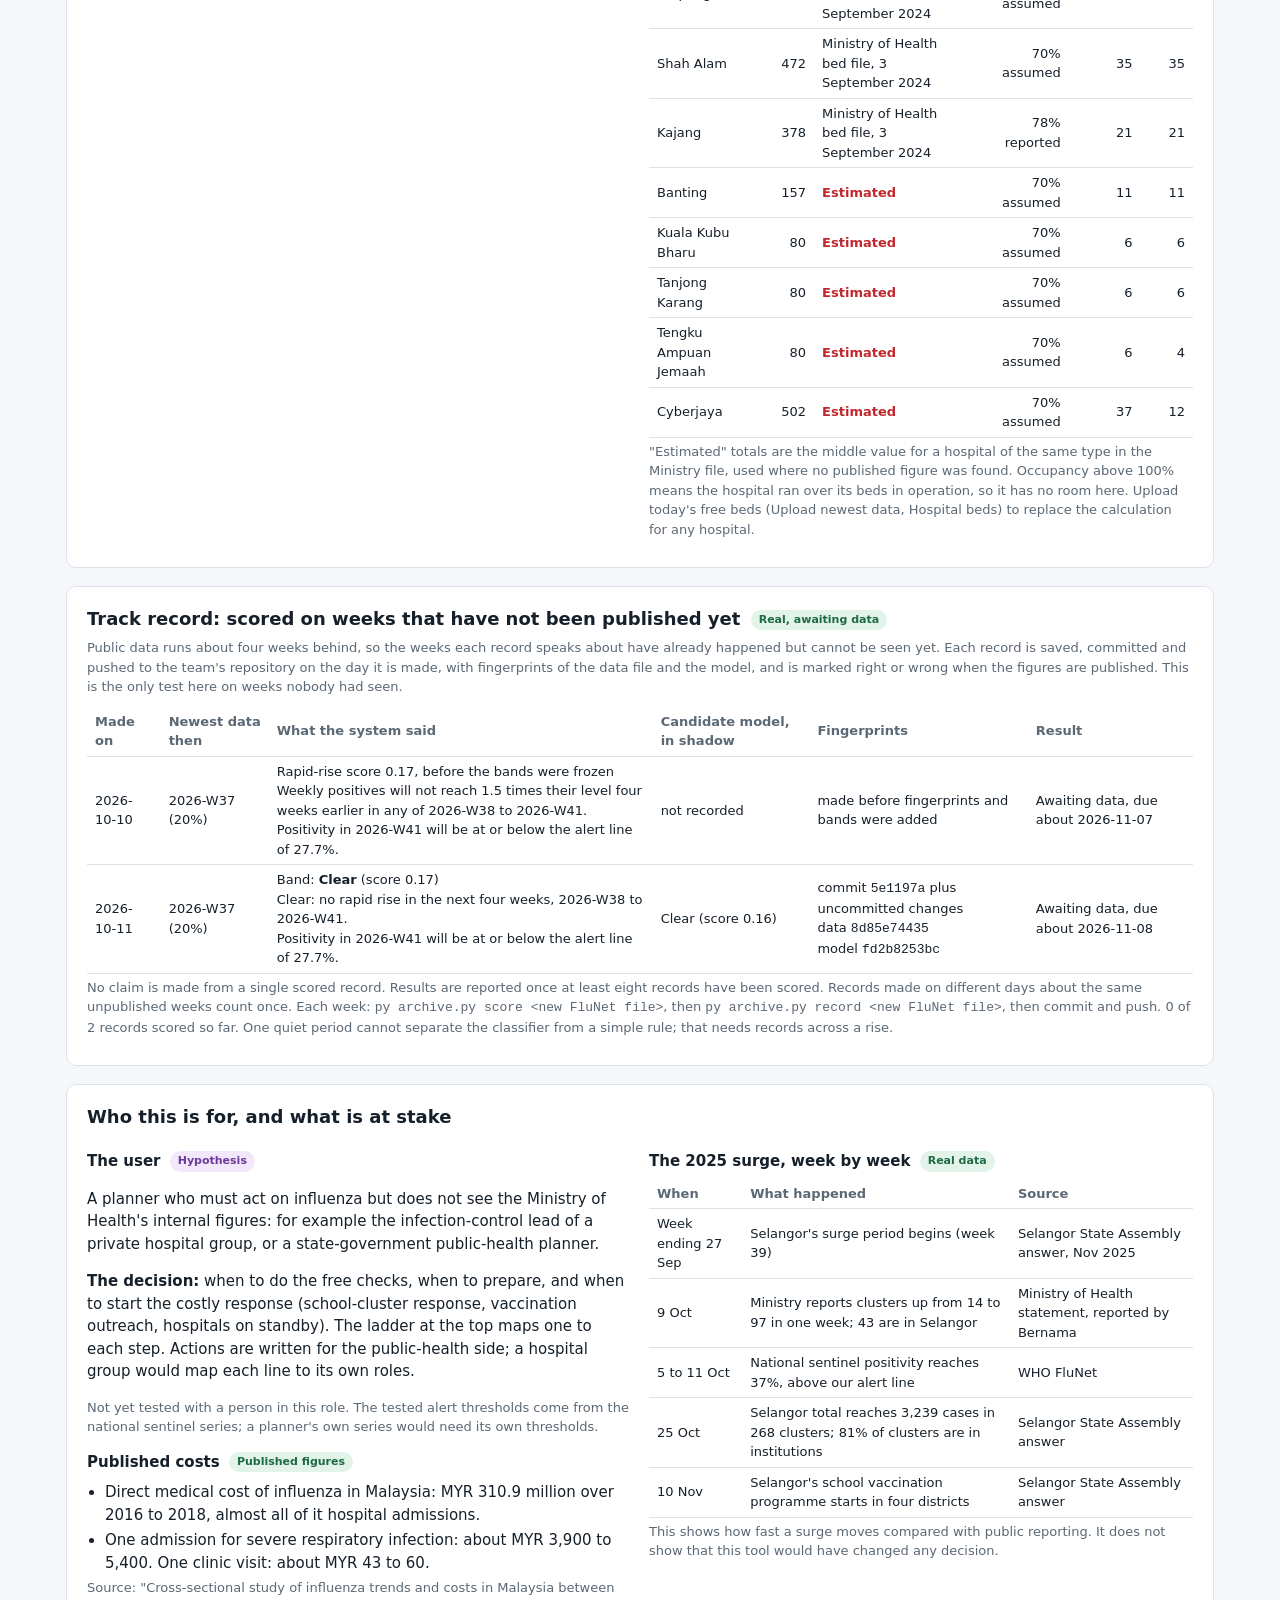
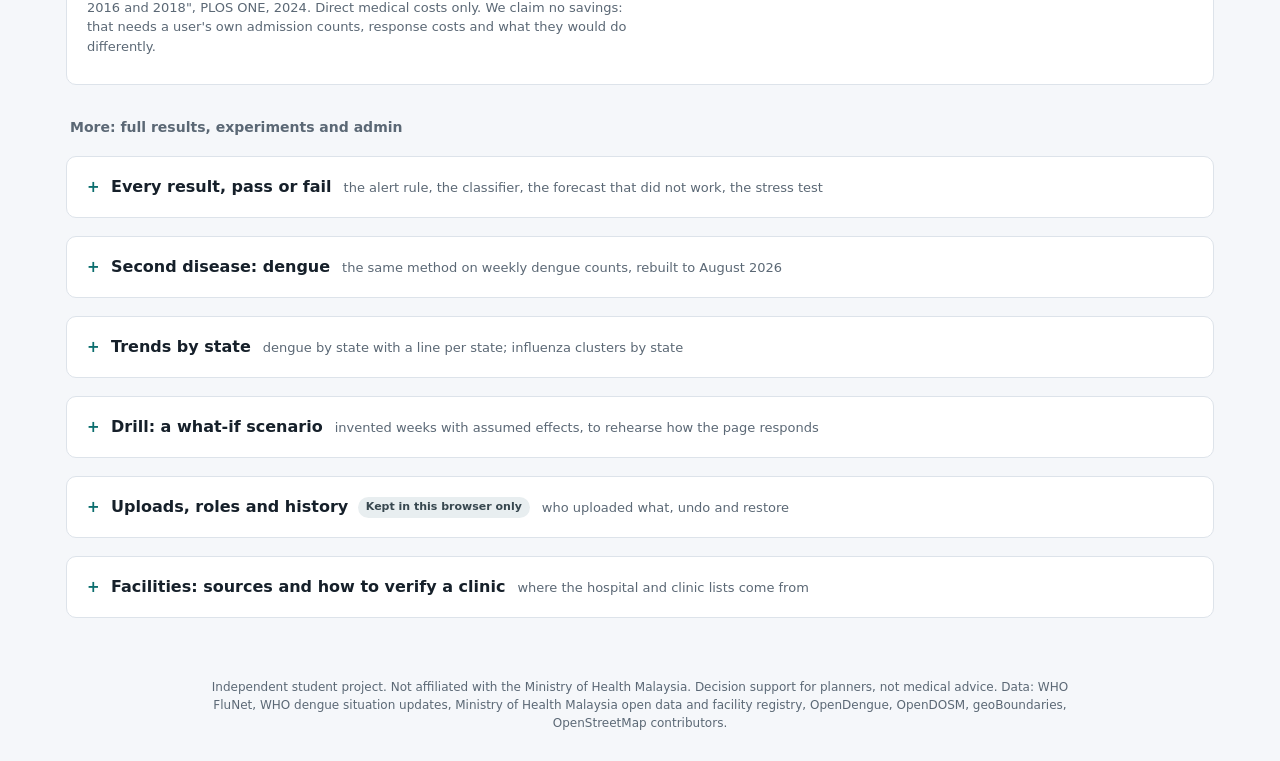
==== commit 524f2be5: "Recall-first ladder, six-year evidence on screen, track record with a shadow model Checkpoint of the" ====
--- a/site/index.html
+++ b/site/index.html
@@ -11,7 +11,7 @@
 <body>
 <header class="top">
   <div class="brand">FluSentinel <span>influenza early warning for Selangor planners</span></div>
-  <nav><a href="#stakes">Why</a><a href="#now">Now</a><a href="#history">History</a><a href="#sim">What-if</a><a href="#forecast">Forecast</a><a href="#atlas">Map</a><a href="#dengue">Dengue</a><a href="#proof">Proof</a></nav>
+  <nav><a href="#now">Now</a><a href="#forecast">Signal</a><a href="#trust">Why trust it</a><a href="#atlas">Where</a><a href="#track">Track record</a><a href="#stakes">Who it is for</a><a href="#more">More</a></nav>
   <button id="uploadBtn" class="primary">Upload newest data</button>
 </header>
 <div id="stamp" class="stamp"></div>
@@ -19,35 +19,141 @@
 
 <main>
 <section class="card hero" id="hero">
-  <h1>Know an influenza surge has started in the week it starts, not four weeks later.</h1>
-  <p>Public influenza figures for Malaysia run about four weeks behind. FluSentinel takes a planner's own newer lab figures and returns an alert level, the kind of wave, a proposed action and the reason for it. A machine-learning classifier adds the chance of a rapid rise in the next four weeks. Every test result is shown, including the ones that failed.</p>
-  <p><a class="btn" href="?replay=1">Run the October 2025 replay</a> <a class="btn ghost" href="#proof">See the proof</a></p>
+  <h1>See an influenza surge in the week your lab figures show it, not four weeks later.</h1>
+  <p>The only public weekly lab series for Malaysia, WHO FluNet, runs about four weeks behind. FluSentinel takes a planner's own newer lab figures and returns an alert level, the kind of wave, a proposed action and the reason for it. Before a rise is visible, a machine-learning classifier sorts each week into Clear, Watch or Warning, and the page shows how often each of those was right over six past years. Every test result is shown, including the ones that failed.</p>
+  <p><a class="btn" href="?replay=1">Run the October 2025 replay</a> <a class="btn ghost" href="#trust">Why trust it</a></p>
 </section>
 <section id="now" class="grid2">
   <div class="card" id="alertCard"></div>
   <div class="card">
     <h3>Summary <span class="chip ai" id="sumChip">Template</span></h3>
-    <label class="tog"><input type="checkbox" id="aiOn"><span class="sw"></span><span>AI wording (experimental)</span></label> <span class="note" id="aiNote">Off: the text below is a fixed template. On: an AI service rewords the same figures; its text is rejected if it contains any number not in them.</span>
+    <label class="tog"><input type="checkbox" id="aiOn"><span class="sw"></span><span>AI wording (experimental)</span></label> <span class="note" id="aiNote">Off: the text below is a fixed template. On: an AI service rewords the English summary from the same figures; its text is rejected if it contains any number not in them. The Malay text is always the fixed template.</span>
     <p id="sumEn" class="summary"></p>
     <p id="sumBm" class="summary bm"></p>
     <h3>Proposed action <span class="chip exp">Proposal</span></h3>
     <div id="action"></div>
-  </div>
-</section>
-
-<section id="history" class="card">
-  <h2>Upload history <span class="chip ai" id="roleChip"></span></h2>
-  <p class="note" id="histNote"></p>
+    <div id="planBox"></div>
+  </div>
+</section>
+
+<section id="forecast" class="card">
+  <h2>The signal: sentinel influenza positivity <span class="chip real">Real data</span></h2>
+  <p class="note">Share of sentinel lab samples that tested positive for influenza, Malaysia. This is not a count of cases.</p>
+  <div class="chartbox"><canvas id="chart"></canvas></div>
+  <div id="signals" class="signals"></div>
+</section>
+
+<section id="trust" class="card">
+  <h2>Why trust it <span class="chip est">Tested on six past years</span></h2>
+  <div id="trustBody"></div>
+</section>
+
+<section id="atlas" class="card">
+  <h2>Map: Malaysia and Selangor <span class="chip real">State figures: real data</span> <span class="chip exp" id="mapChip">Exploratory</span></h2>
+  <p class="note" id="stSrc"></p>
+  <p class="note" id="mapNote"></p>
+  <div class="histctl" id="stCtl">
+    <label>Disease <select id="stDisease"><option value="flu">Influenza</option><option value="dengue">Dengue</option></select></label>
+    <label>Shade states by <select id="stMeasure"></select></label>
+    <label id="stYearRow">Year: <b id="stYearV"></b> <input type="range" id="stYear" min="0" max="10" step="1" value="10"></label>
+    <button type="button" id="stPlay">Play years</button>
+  </div>
   <div class="histctl">
-    <label>Your name or role, shown beside your uploads <input type="text" id="byIn" maxlength="60" placeholder="for example: District officer, Klang"></label>
-    <label id="passRow" hidden>Passcode <input type="password" id="passIn" autocomplete="off"> <button type="button" id="passBtn">Use passcode</button></label>
-  </div>
-  <div id="histBody"></div>
-  <p class="err" id="histMsg"></p>
-</section>
-
-<section id="sim" class="card">
-  <h2>What-if simulator <span class="chip sim">Simulated</span></h2>
+    <label id="mapModeRow">Selangor districts show <select id="mapMode"><option value="hot">Hotspots: where cases and clusters are</option><option value="pop">Population (exposure proxy)</option><option value="pupils">School pupils (exposure proxy)</option></select></label>
+    <span class="viewbtns"><button type="button" id="viewAll">Whole Malaysia</button> <button type="button" id="viewSel">Zoom to Selangor</button></span>
+  </div>
+  <div class="toggles" id="layerToggles">
+    <label class="tog"><input type="checkbox" id="ly_state" checked><span class="sw"></span><i class="dot" style="background:linear-gradient(90deg,#fdd0a2,#8c2d04)"></i>State shading</label>
+    <label class="tog"><input type="checkbox" id="ly_shade" checked><span class="sw"></span>District shading</label>
+    <label class="tog"><input type="checkbox" id="ly_heat" checked><span class="sw"></span><i class="dot" style="background:linear-gradient(90deg,#ffe08a,#e31a1c)"></i>Cluster heat</label>
+    <label class="tog"><input type="checkbox" id="ly_hot" checked><span class="sw"></span><i class="dot" style="background:#e0393f"></i>Hotspot circles</label>
+    <label class="tog"><input type="checkbox" id="ly_government" checked><span class="sw"></span><i class="dot" style="background:#0b6e6e"></i><span>Public hospitals (<span id="n_government"></span>)</span></label>
+    <label class="tog"><input type="checkbox" id="ly_private" checked><span class="sw"></span><i class="dot" style="background:#b5179e"></i><span>Private hospitals (<span id="n_private"></span>)</span></label>
+    <label class="tog"><input type="checkbox" id="ly_clinic" checked><span class="sw"></span><i class="dot" style="background:#e07a00"></i><span>Health clinics (<span id="n_clinic"></span>)</span></label>
+    <button type="button" id="lyAll">All on</button><button type="button" id="lyNone">All off</button>
+  </div>
+  <p class="note" id="mapHint"></p>
+  <div id="map"></div>
+  <p class="legend" id="stLegend"></p>
+  <div class="grid2">
+    <div>
+      <h3>Selangor districts: influenza</h3>
+      <div id="hotRank"></div>
+    </div>
+    <div>
+      <h3>Exploratory capacity heuristic <span class="chip est" id="bedChip"></span></h3>
+      <label>Baseline weekly respiratory admissions, Selangor (assumption): <b id="admV"></b>
+        <input type="range" id="adm" min="50" max="600" step="10" value="200"></label>
+      <label id="occRow">Occupancy assumed where none is reported: <b id="occV"></b>
+        <input type="range" id="occ" min="40" max="95" step="5" value="70"></label>
+      <label>Share of free beds usable for flu (assumption): <b id="shareV"></b>
+        <input type="range" id="share" min="5" max="100" step="5" value="25"></label>
+      <p class="note" id="planNote"></p>
+      <div id="plan"></div>
+    </div>
+  </div>
+</section>
+
+<section id="track" class="card">
+  <h2>Track record: scored on weeks that have not been published yet <span class="chip real">Real, awaiting data</span></h2>
+  <div id="trackBody"></div>
+</section>
+
+<section id="stakes" class="card">
+  <h2>Who this is for, and what is at stake</h2>
+  <div class="grid2">
+    <div>
+      <h3>The user <span class="chip exp">Hypothesis</span></h3>
+      <p>A planner who must act on influenza but does not see the Ministry of Health's internal figures: for example the infection-control lead of a private hospital group, or a state-government public-health planner.</p>
+      <p><b>The decision:</b> when to do the free checks, when to prepare, and when to start the costly response (school-cluster response, vaccination outreach, hospitals on standby). The ladder at the top maps one to each step. Actions are written for the public-health side; a hospital group would map each line to its own roles.</p>
+      <p class="note">Not yet tested with a person in this role. The tested alert thresholds come from the national sentinel series; a planner's own series would need its own thresholds.</p>
+      <h3>Published costs <span class="chip real">Published figures</span></h3>
+      <ul class="why">
+        <li>Direct medical cost of influenza in Malaysia: MYR 310.9 million over 2016 to 2018, almost all of it hospital admissions.</li>
+        <li>One admission for severe respiratory infection: about MYR 3,900 to 5,400. One clinic visit: about MYR 43 to 60.</li>
+      </ul>
+      <p class="note">Source: "Cross-sectional study of influenza trends and costs in Malaysia between 2016 and 2018", PLOS ONE, 2024. Direct medical costs only. We claim no savings: that needs a user's own admission counts, response costs and what they would do differently.</p>
+    </div>
+    <div>
+      <h3>The 2025 surge, week by week <span class="chip real">Real data</span></h3>
+      <table>
+        <tr><th>When</th><th>What happened</th><th>Source</th></tr>
+        <tr><td>Week ending 27 Sep</td><td>Selangor's surge period begins (week 39)</td><td>Selangor State Assembly answer, Nov 2025</td></tr>
+        <tr><td>9 Oct</td><td>Ministry reports clusters up from 14 to 97 in one week; 43 are in Selangor</td><td>Ministry of Health statement, reported by Bernama</td></tr>
+        <tr><td>5 to 11 Oct</td><td>National sentinel positivity reaches 37%, above our alert line</td><td>WHO FluNet</td></tr>
+        <tr><td>25 Oct</td><td>Selangor total reaches 3,239 cases in 268 clusters; 81% of clusters are in institutions</td><td>Selangor State Assembly answer</td></tr>
+        <tr><td>10 Nov</td><td>Selangor's school vaccination programme starts in four districts</td><td>Selangor State Assembly answer</td></tr>
+      </table>
+      <p class="note">This shows how fast a surge moves compared with public reporting. It does not show that this tool would have changed any decision.</p>
+    </div>
+  </div>
+</section>
+
+<h2 class="morehead" id="more">More: full results, experiments and admin</h2>
+<details id="proof" class="card fold">
+  <summary><h2>Every result, pass or fail</h2><span class="note">the alert rule, the classifier, the forecast that did not work, the stress test</span></summary>
+  <div id="proofBody"></div>
+</details>
+<details id="dengue" class="card fold">
+  <summary><h2>Second disease: dengue</h2><span class="note">the same method on weekly dengue counts, rebuilt to August 2026</span></summary>
+  <p class="note" id="dengueNote"></p>
+  <div class="chartbox"><canvas id="dengueChart"></canvas></div>
+  <div id="dengueBody"></div>
+</details>
+<details id="trendFold" class="card fold">
+  <summary><h2>Trends by state</h2><span class="note">dengue by state with a line per state; influenza clusters by state</span></summary>
+  <div id="trendBox">
+    <p class="note" id="stNote"></p>
+    <div class="histctl">
+      <label id="stViewRow">View <select id="stView"><option value="weekly">Weekly by state, 2010 to 2015 and 2020 to 2024</option><option value="monthly">Monthly by state, 1993 to 2010</option><option value="yearly">Yearly by state, 1999 to 2023</option></select></label>
+    </div>
+    <div class="toggles" id="stToggles"></div>
+    <div class="chartbox"><canvas id="stChart"></canvas></div>
+    <div id="stBody"></div>
+  </div>
+</details>
+<details id="sim" class="card fold">
+  <summary><h2>Drill: a what-if scenario</h2><span class="note">invented weeks with assumed effects, to rehearse how the page responds</span></summary>
   <p class="note">Draw a possible outbreak and watch the alert, the classifier, the proposed action and the hospital plan respond. The factor effects are our own assumptions for illustration. They are not estimated from Malaysian data and this is not a forecast.</p>
   <div class="grid2">
     <div>
@@ -66,103 +172,19 @@
     </div>
     <div id="simOut"></div>
   </div>
-</section>
-
-<section id="forecast" class="card">
-  <h2>Sentinel influenza positivity <span class="chip real">Real data</span> <span class="chip est">Estimated</span></h2>
-  <p class="note">Share of sentinel lab samples that tested positive for influenza, Malaysia. This is not a count of cases.</p>
-  <div class="chartbox"><canvas id="chart"></canvas></div>
-  <div id="signals" class="signals"></div>
-</section>
-
-<section id="atlas" class="card">
-  <h2>Map: Malaysia and Selangor <span class="chip real">State figures: real data</span> <span class="chip exp" id="mapChip">Exploratory</span></h2>
-  <p class="note" id="stSrc"></p>
-  <p class="note" id="mapNote"></p>
-  <div class="histctl" id="stCtl">
-    <label>Disease <select id="stDisease"><option value="flu">Influenza</option><option value="dengue">Dengue</option></select></label>
-    <label>Shade states by <select id="stMeasure"></select></label>
-    <label id="stYearRow">Year: <b id="stYearV"></b> <input type="range" id="stYear" min="0" max="10" step="1" value="10"></label>
-    <button type="button" id="stPlay">Play years</button>
-  </div>
+</details>
+<details id="history" class="card fold">
+  <summary><h2>Uploads, roles and history <span class="chip ai" id="roleChip"></span></h2><span class="note">who uploaded what, undo and restore</span></summary>
+  <p class="note" id="histNote"></p>
   <div class="histctl">
-    <label id="mapModeRow">Selangor districts show <select id="mapMode"><option value="hot">Hotspots: where cases and clusters are</option><option value="pop">Population (exposure proxy)</option><option value="pupils">School pupils (exposure proxy)</option></select></label>
-    <span class="viewbtns"><button type="button" id="viewAll">Whole Malaysia</button> <button type="button" id="viewSel">Zoom to Selangor</button></span>
-  </div>
-  <div class="toggles" id="layerToggles">
-    <label class="tog"><input type="checkbox" id="ly_state" checked><span class="sw"></span><i class="dot" style="background:linear-gradient(90deg,#fdd0a2,#8c2d04)"></i>State shading</label>
-    <label class="tog"><input type="checkbox" id="ly_shade" checked><span class="sw"></span>District shading</label>
-    <label class="tog"><input type="checkbox" id="ly_heat" checked><span class="sw"></span><i class="dot" style="background:linear-gradient(90deg,#ffe08a,#e31a1c)"></i>Cluster heat</label>
-    <label class="tog"><input type="checkbox" id="ly_hot" checked><span class="sw"></span><i class="dot" style="background:#e0393f"></i>Hotspot circles</label>
-    <label class="tog"><input type="checkbox" id="ly_government" checked><span class="sw"></span><i class="dot" style="background:#0b6e6e"></i><span>Public hospitals (<span id="n_government"></span>)</span></label>
-    <label class="tog"><input type="checkbox" id="ly_private" checked><span class="sw"></span><i class="dot" style="background:#b5179e"></i><span>Private hospitals (<span id="n_private"></span>)</span></label>
-    <label class="tog"><input type="checkbox" id="ly_clinic" checked><span class="sw"></span><i class="dot" style="background:#e07a00"></i><span>Health clinics (<span id="n_clinic"></span>)</span></label>
-    <button type="button" id="lyAll">All on</button><button type="button" id="lyNone">All off</button>
-  </div>
-  <p class="note" id="mapHint"></p>
-  <div id="map"></div>
-  <p class="legend" id="stLegend"></p>
-  <div class="grid2">
-    <div>
-      <h3>Selangor districts: influenza</h3>
-      <div id="hotRank"></div>
-    </div>
-    <div>
-      <h3>Exploratory capacity heuristic <span class="chip est" id="bedChip"></span></h3>
-      <label>Baseline weekly respiratory admissions, Selangor (assumption): <b id="admV"></b>
-        <input type="range" id="adm" min="50" max="600" step="10" value="200"></label>
-      <label>Occupancy assumed where none is reported: <b id="occV"></b>
-        <input type="range" id="occ" min="40" max="95" step="5" value="70"></label>
-      <label>Share of free beds usable for flu (assumption): <b id="shareV"></b>
-        <input type="range" id="share" min="5" max="100" step="5" value="25"></label>
-      <p class="note" id="planNote"></p>
-      <div id="plan"></div>
-    </div>
-  </div>
-  <div id="trendBox">
-    <h3>Trend by state <span class="chip est">Projections estimated</span></h3>
-    <p class="note" id="stNote"></p>
-    <div class="histctl">
-      <label id="stViewRow">View <select id="stView"><option value="weekly">Weekly by state, 2010 to 2015 and 2020 to 2024</option><option value="monthly">Monthly by state, 1993 to 2010</option><option value="yearly">Yearly by state, 1999 to 2023</option></select></label>
-    </div>
-    <div class="toggles" id="stToggles"></div>
-    <div class="chartbox"><canvas id="stChart"></canvas></div>
-    <div id="stBody"></div>
-  </div>
-</section>
-
-<section id="stakes" class="card">
-  <h2>Who this is for, and what is at stake</h2>
-  <div class="grid2">
-    <div>
-      <h3>The user <span class="chip exp">Hypothesis</span></h3>
-      <p>A planner who must act on influenza but does not see the Ministry of Health's internal figures: for example the infection-control lead of a private hospital group, or a state-government public-health planner.</p>
-      <p><b>The decision:</b> when to start school-cluster response and vaccination outreach, and which hospitals to put on standby.</p>
-      <p class="note">Not yet tested with a person in this role. The tested alert thresholds come from the national sentinel series; a planner's own series would need its own thresholds.</p>
-      <h3>Published costs <span class="chip real">Published figures</span></h3>
-      <ul class="why">
-        <li>Direct medical cost of influenza in Malaysia: MYR 310.9 million over 2016 to 2018, almost all of it hospital admissions.</li>
-        <li>One admission for severe respiratory infection: about MYR 3,900 to 5,400. One clinic visit: about MYR 43 to 60.</li>
-      </ul>
-      <p class="note">Source: "Cross-sectional study of influenza trends and costs in Malaysia between 2016 and 2018", PLOS ONE, 2024. Direct medical costs only. We claim no savings: that needs a user's own admission counts, response costs and what they would do differently.</p>
-    </div>
-    <div>
-      <h3>The 2025 surge, week by week <span class="chip real">Real data</span></h3>
-      <table>
-        <tr><th>When</th><th>What happened</th><th>Source</th></tr>
-        <tr><td>Week ending 27 Sep</td><td>Selangor's surge period begins (week 39)</td><td>Selangor State Assembly answer, Nov 2025</td></tr>
-        <tr><td>9 Oct</td><td>Ministry reports clusters up from 14 to 97 in one week; 43 are in Selangor</td><td>Ministry of Health statement, reported by Bernama</td></tr>
-        <tr><td>5 to 11 Oct</td><td>National sentinel positivity reaches 37%, above our alert line</td><td>WHO FluNet</td></tr>
-        <tr><td>25 Oct</td><td>Selangor total reaches 3,239 cases in 268 clusters; 81% of clusters are in institutions</td><td>Selangor State Assembly answer</td></tr>
-        <tr><td>10 Nov</td><td>Selangor's school vaccination programme starts in four districts</td><td>Selangor State Assembly answer</td></tr>
-      </table>
-      <p class="note">This shows how fast a surge moves compared with public reporting. It does not show that this tool would have changed any decision.</p>
-    </div>
-  </div>
-</section>
-
-<section id="guide" class="card">
-  <h2>Facilities on the map</h2>
+    <label>Your name or role, shown beside your uploads <input type="text" id="byIn" maxlength="60" placeholder="for example: District officer, Klang"></label>
+    <label id="passRow" hidden>Passcode <input type="password" id="passIn" autocomplete="off"> <button type="button" id="passBtn">Use passcode</button></label>
+  </div>
+  <div id="histBody"></div>
+  <p class="err" id="histMsg"></p>
+</details>
+<details id="guide" class="card fold">
+  <summary><h2>Facilities: sources and how to verify a clinic</h2><span class="note">where the hospital and clinic lists come from</span></summary>
   <p class="note" id="facNote"></p>
   <h3>How to verify registered private GP clinics (klinik swasta)</h3>
   <p class="note">Under Malaysian law (Act 586), private clinics and doctors must be registered with CKAPS, the Private Medical Practice Control Section of the Ministry of Health. Private GP clinics are not plotted here; to check one:</p>
@@ -171,19 +193,7 @@
     <li><b>Malaysian Medical Council:</b> mmc.gov.my, to check that a practitioner is licensed.</li>
     <li><b>data.gov.my:</b> the Ministry of Health facilities dataset, filtered by Selangor postcodes.</li>
   </ul>
-</section>
-
-<section id="dengue" class="card">
-  <h2>Dengue: second-disease experiment, rebuilt to August 2026 <span class="chip real">Real data</span> <span class="chip est">Some weeks estimated</span></h2>
-  <p class="note" id="dengueNote"></p>
-  <div class="chartbox"><canvas id="dengueChart"></canvas></div>
-  <div id="dengueBody"></div>
-</section>
-
-<section id="proof" class="card">
-  <h2>Does it work? Every result, pass or fail</h2>
-  <div id="proofBody"></div>
-</section>
+</details>
 </main>
 
 <footer>Independent student project. Not affiliated with the Ministry of Health Malaysia. Decision support for planners, not medical advice. Data: WHO FluNet, WHO dengue situation updates, Ministry of Health Malaysia open data and facility registry, OpenDengue, OpenDOSM, geoBoundaries, OpenStreetMap contributors.</footer>
--- a/site/assets/style.css
+++ b/site/assets/style.css
@@ -85,3 +85,26 @@
 #stMeasure { font:inherit; padding:4px 6px; } #stYear { width:220px; vertical-align:middle; }
 .legend { font-size:13px; margin:6px 0 14px; } .lgbar { display:inline-flex; vertical-align:middle; border:1px solid var(--line); }
 .lgbar i { width:22px; height:12px; display:inline-block; } .lgna { margin-left:14px; } .lgna i { display:inline-block; width:14px; height:12px; background:#d5dbe1; border:1px solid var(--line); vertical-align:middle; }
+
+/* folded sections under "More" */
+details.fold > summary { cursor:pointer; list-style:none; display:flex; align-items:baseline; gap:12px; flex-wrap:wrap; }
+details.fold > summary::-webkit-details-marker { display:none; }
+details.fold > summary::before { content:"+"; font-weight:700; color:var(--brand); width:12px; }
+details.fold[open] > summary::before { content:"\2212"; }
+details.fold > summary h2 { margin:0; font-size:16px; } details.fold > summary .note { margin:0; }
+details.fold[open] > summary { margin-bottom:12px; padding-bottom:10px; border-bottom:1px solid var(--line); }
+.morehead { margin:14px 4px 0; font-size:14px; color:var(--mute); font-weight:600; }
+/* early-warning ladder */
+.ladder { display:grid; grid-template-columns:repeat(4,1fr); gap:6px; margin:12px 0 8px; }
+.ladder .step { border:1px solid var(--line); border-radius:6px; padding:6px 8px; font-size:13px; text-align:center; color:var(--mute); background:#fafbfc; }
+.ladder .step b { display:block; font-size:14px; } .ladder .step small { font-size:11px; }
+.ladder .step.on { color:var(--ink); border-width:2px; font-weight:600; }
+.ladder .step.on.clear { border-color:var(--green); background:#edf8f1; } .ladder .step.on.watch { border-color:var(--yellow); background:#fff9e0; }
+.ladder .step.on.warning { border-color:var(--orange); background:#fff1e3; } .ladder .step.on.outbreak { border-color:var(--red); background:#fdeaea; }
+.level.clear .dot { background:var(--green); } .level.watch .dot { background:var(--yellow); } .level.warning .dot { background:var(--orange); } .level.outbreak .dot { background:var(--red); }
+.nb { color:var(--mute); font-weight:700; }
+.planbox { border:1px solid var(--line); border-radius:8px; padding:10px 12px; margin-top:12px; background:#fafbfc; }
+.planbox button { padding:5px 12px; font-size:13px; margin-right:6px; }
+.evchart { height:300px; }
+section, details.fold, .morehead { scroll-margin-top:96px; } /* nav jumps land below the sticky header */
+.level.unconfirmed .dot { background:#9aa7b3; } .ladder .step.on.unconfirmed { border-style:dashed; border-color:#7d8a96; background:#f3f5f7; }
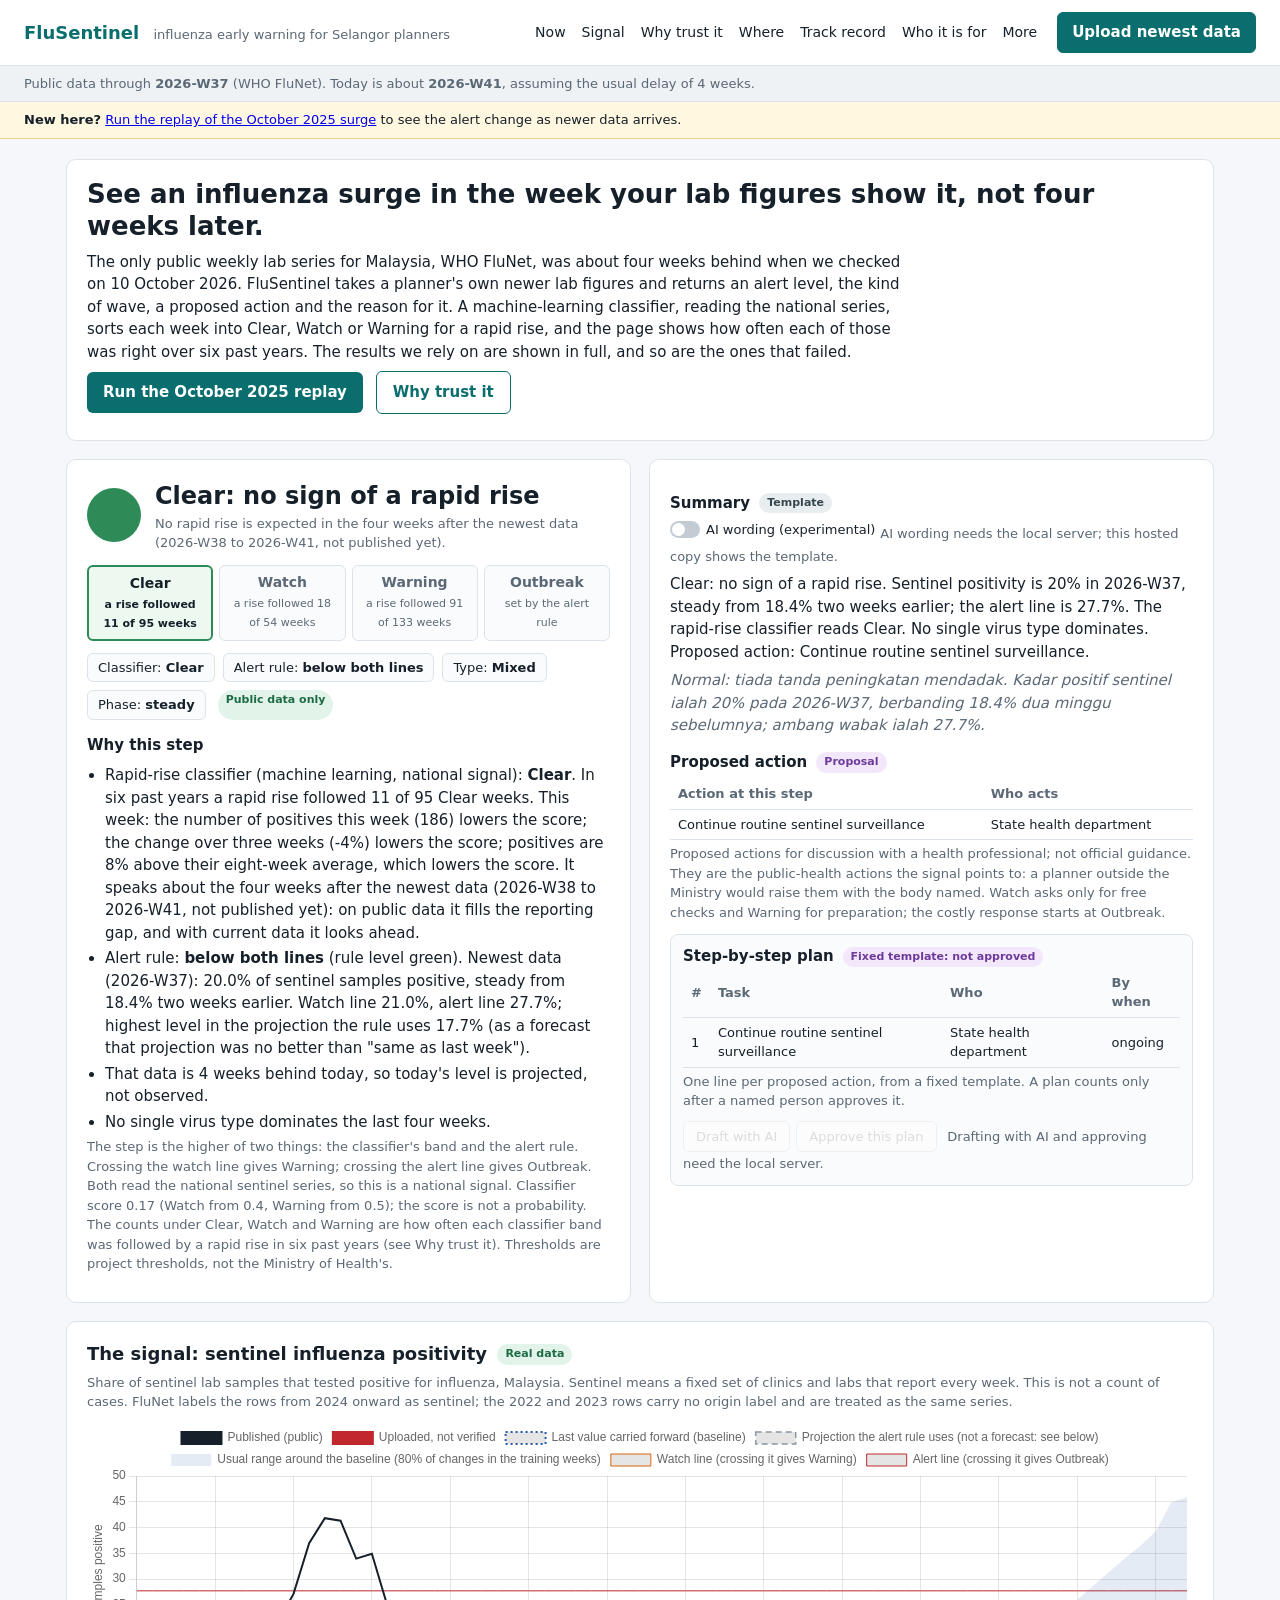
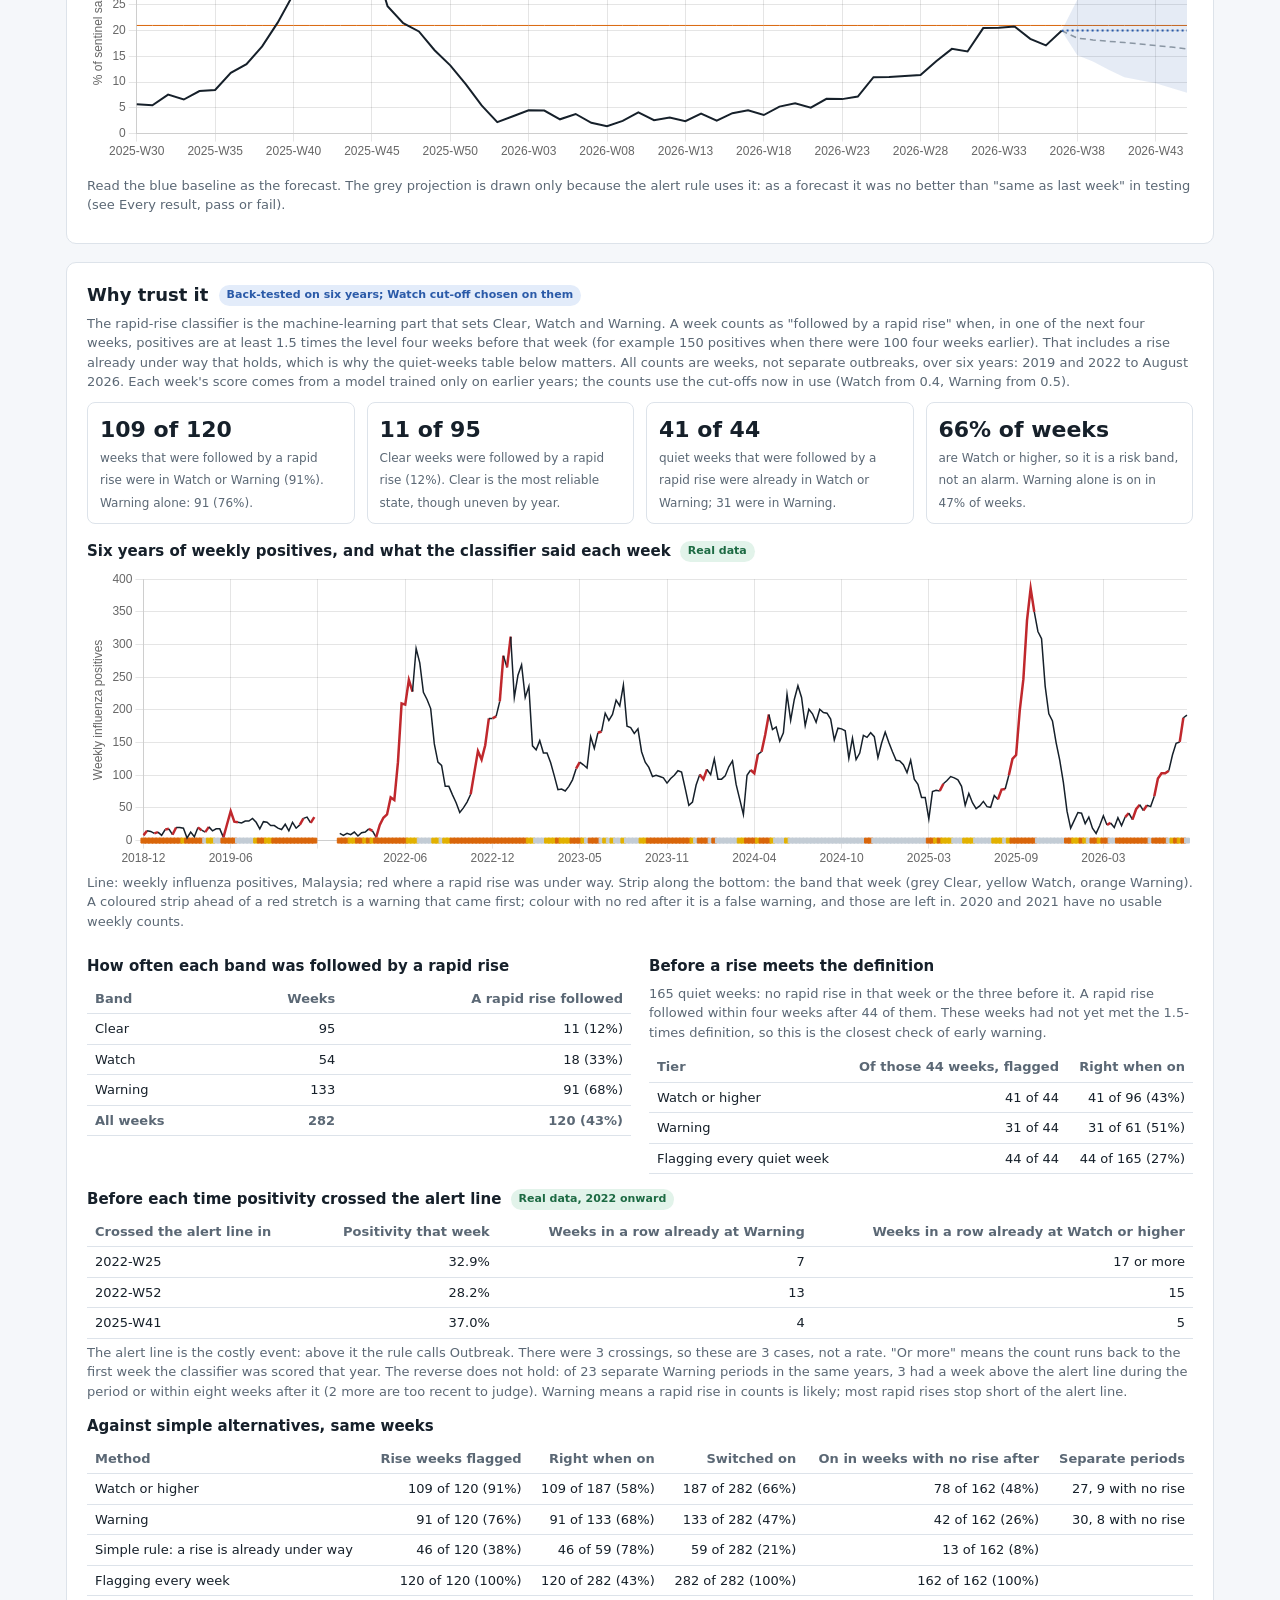
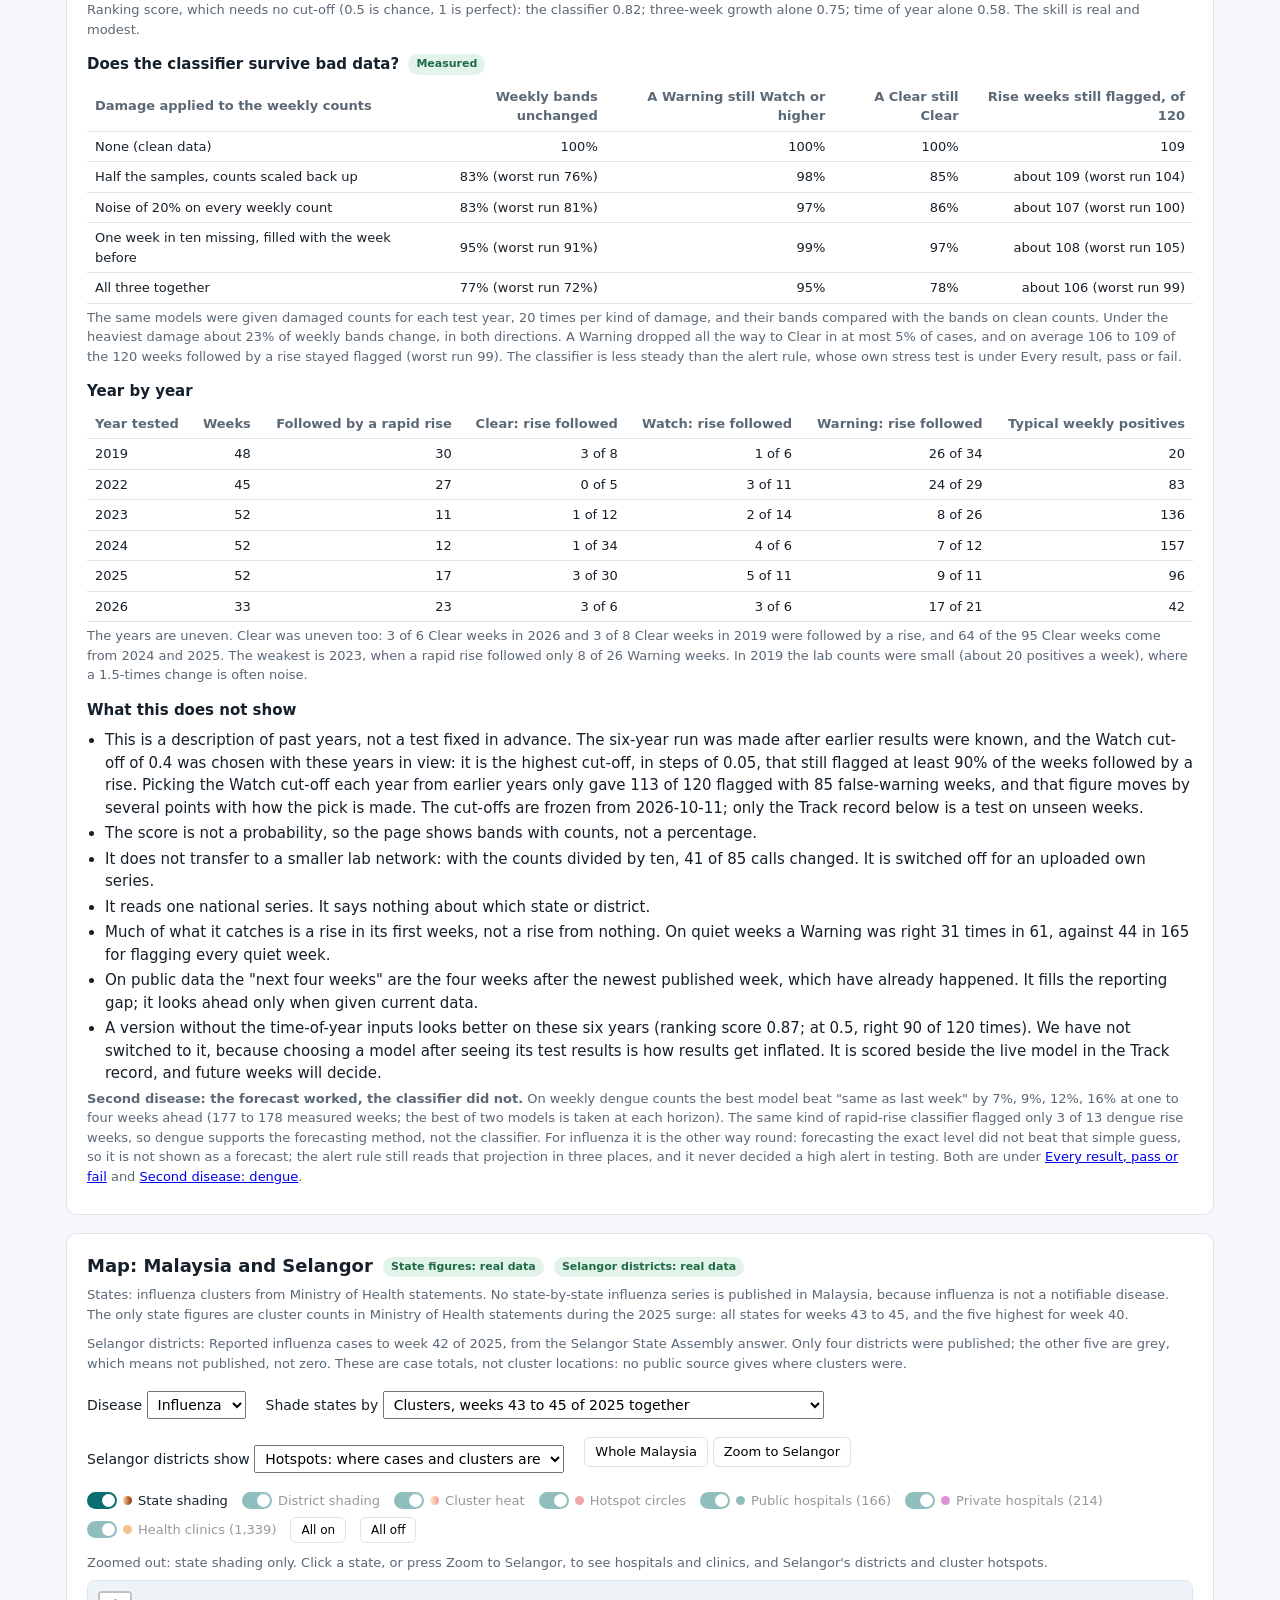
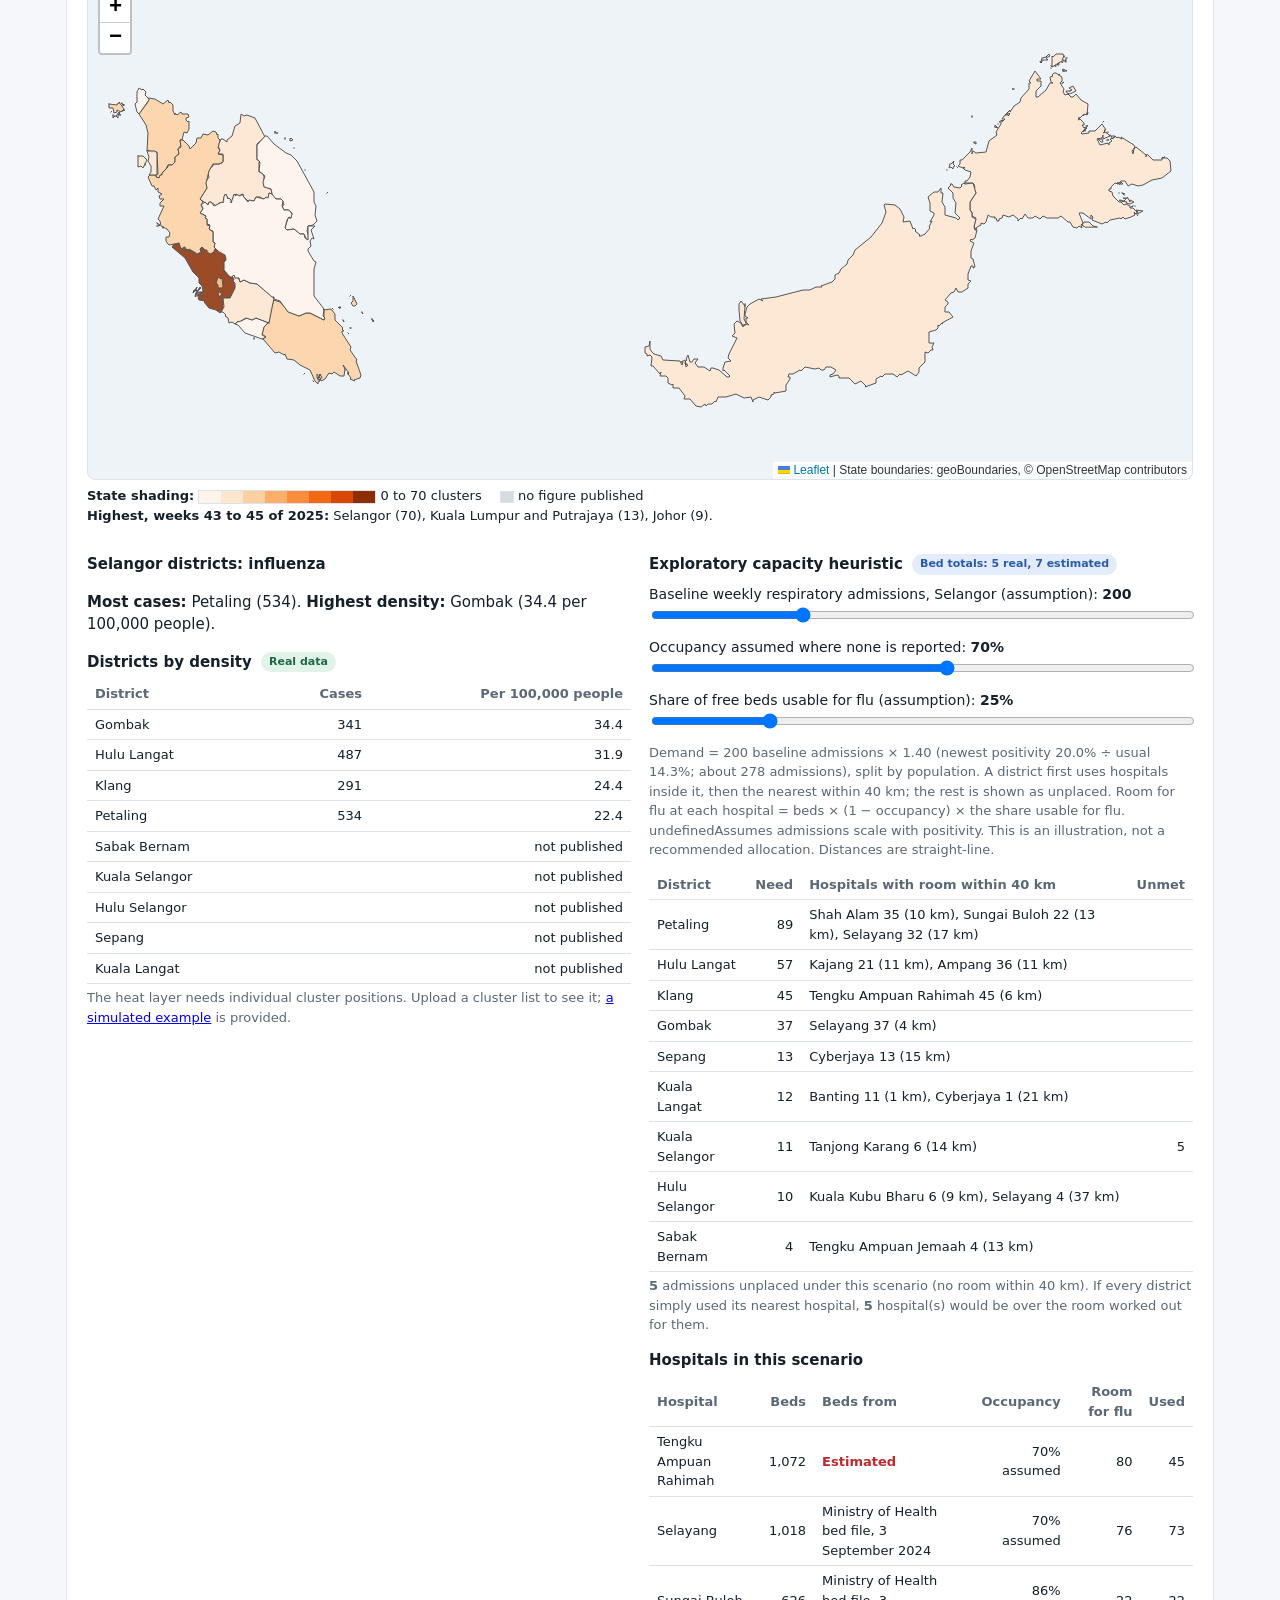
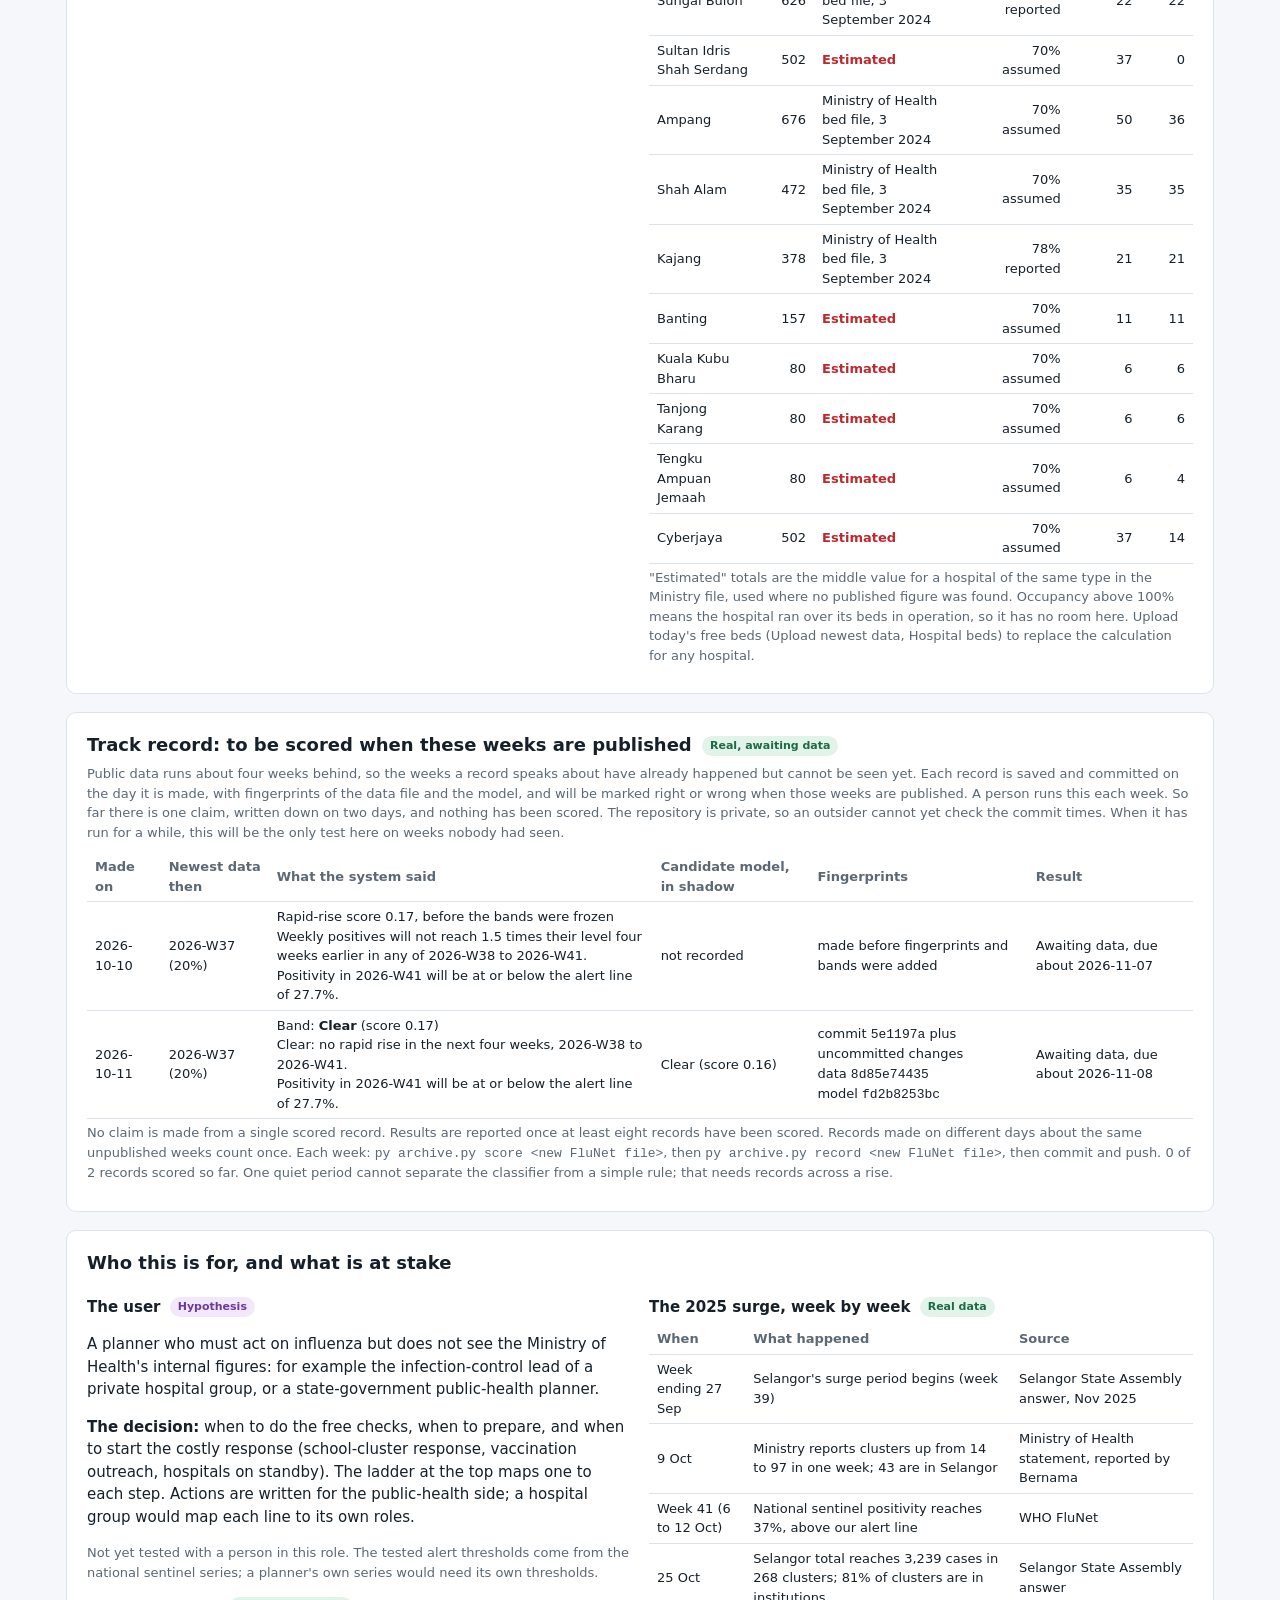
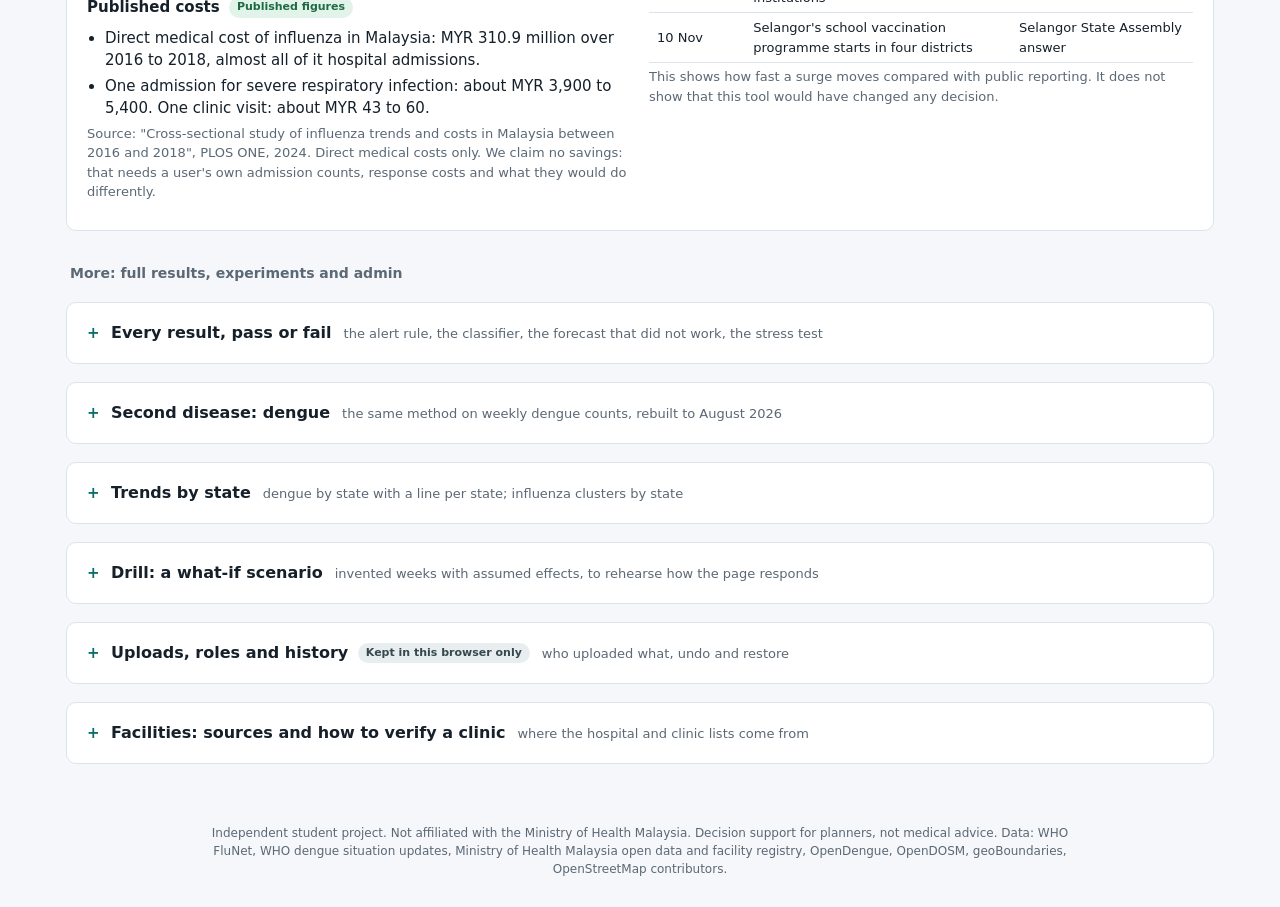
==== commit 94a524bc: "Review fixes: server hardening, honest wording, counts that match the step shown Server (found by th" ====
--- a/site/index.html
+++ b/site/index.html
@@ -20,14 +20,14 @@
 <main>
 <section class="card hero" id="hero">
   <h1>See an influenza surge in the week your lab figures show it, not four weeks later.</h1>
-  <p>The only public weekly lab series for Malaysia, WHO FluNet, runs about four weeks behind. FluSentinel takes a planner's own newer lab figures and returns an alert level, the kind of wave, a proposed action and the reason for it. Before a rise is visible, a machine-learning classifier sorts each week into Clear, Watch or Warning, and the page shows how often each of those was right over six past years. Every test result is shown, including the ones that failed.</p>
+  <p>The only public weekly lab series for Malaysia, WHO FluNet, was about four weeks behind when we checked on 10 October 2026. FluSentinel takes a planner's own newer lab figures and returns an alert level, the kind of wave, a proposed action and the reason for it. A machine-learning classifier, reading the national series, sorts each week into Clear, Watch or Warning for a rapid rise, and the page shows how often each of those was right over six past years. The results we rely on are shown in full, and so are the ones that failed.</p>
   <p><a class="btn" href="?replay=1">Run the October 2025 replay</a> <a class="btn ghost" href="#trust">Why trust it</a></p>
 </section>
 <section id="now" class="grid2">
   <div class="card" id="alertCard"></div>
   <div class="card">
     <h3>Summary <span class="chip ai" id="sumChip">Template</span></h3>
-    <label class="tog"><input type="checkbox" id="aiOn"><span class="sw"></span><span>AI wording (experimental)</span></label> <span class="note" id="aiNote">Off: the text below is a fixed template. On: an AI service rewords the English summary from the same figures; its text is rejected if it contains any number not in them. The Malay text is always the fixed template.</span>
+    <label class="tog"><input type="checkbox" id="aiOn"><span class="sw"></span><span>AI wording (experimental)</span></label> <span class="note" id="aiNote">Off: the text below is a fixed template. On: an AI service rewords the English summary from the same figures; its text is rejected if it contains any number not in them. The Malay text is always a shorter fixed template.</span>
     <p id="sumEn" class="summary"></p>
     <p id="sumBm" class="summary bm"></p>
     <h3>Proposed action <span class="chip exp">Proposal</span></h3>
@@ -38,13 +38,13 @@
 
 <section id="forecast" class="card">
   <h2>The signal: sentinel influenza positivity <span class="chip real">Real data</span></h2>
-  <p class="note">Share of sentinel lab samples that tested positive for influenza, Malaysia. This is not a count of cases.</p>
+  <p class="note">Share of sentinel lab samples that tested positive for influenza, Malaysia. Sentinel means a fixed set of clinics and labs that report every week. This is not a count of cases. FluNet labels the rows from 2024 onward as sentinel; the 2022 and 2023 rows carry no origin label and are treated as the same series.</p>
   <div class="chartbox"><canvas id="chart"></canvas></div>
   <div id="signals" class="signals"></div>
 </section>
 
 <section id="trust" class="card">
-  <h2>Why trust it <span class="chip est">Tested on six past years</span></h2>
+  <h2>Why trust it <span class="chip est">Back-tested on six years; Watch cut-off chosen on them</span></h2>
   <div id="trustBody"></div>
 </section>
 
@@ -95,7 +95,7 @@
 </section>
 
 <section id="track" class="card">
-  <h2>Track record: scored on weeks that have not been published yet <span class="chip real">Real, awaiting data</span></h2>
+  <h2>Track record: to be scored when these weeks are published <span class="chip real">Real, awaiting data</span></h2>
   <div id="trackBody"></div>
 </section>
 
@@ -120,7 +120,7 @@
         <tr><th>When</th><th>What happened</th><th>Source</th></tr>
         <tr><td>Week ending 27 Sep</td><td>Selangor's surge period begins (week 39)</td><td>Selangor State Assembly answer, Nov 2025</td></tr>
         <tr><td>9 Oct</td><td>Ministry reports clusters up from 14 to 97 in one week; 43 are in Selangor</td><td>Ministry of Health statement, reported by Bernama</td></tr>
-        <tr><td>5 to 11 Oct</td><td>National sentinel positivity reaches 37%, above our alert line</td><td>WHO FluNet</td></tr>
+        <tr><td>Week 41 (6 to 12 Oct)</td><td>National sentinel positivity reaches 37%, above our alert line</td><td>WHO FluNet</td></tr>
         <tr><td>25 Oct</td><td>Selangor total reaches 3,239 cases in 268 clusters; 81% of clusters are in institutions</td><td>Selangor State Assembly answer</td></tr>
         <tr><td>10 Nov</td><td>Selangor's school vaccination programme starts in four districts</td><td>Selangor State Assembly answer</td></tr>
       </table>
@@ -204,7 +204,7 @@
     <p class="note" id="upNote"></p>
     <label>Data type
       <select id="utype">
-        <option value="lab">Weekly lab counts (updates the forecast and alert)</option>
+        <option value="lab">Weekly lab counts (updates the alert)</option>
         <option value="ili">Weekly ILI clinic rate (supporting signal)</option>
         <option value="clusters">Cluster counts by district (map)</option>
         <option value="clusterlist">Cluster list with sizes and locations (map hotspots)</option>
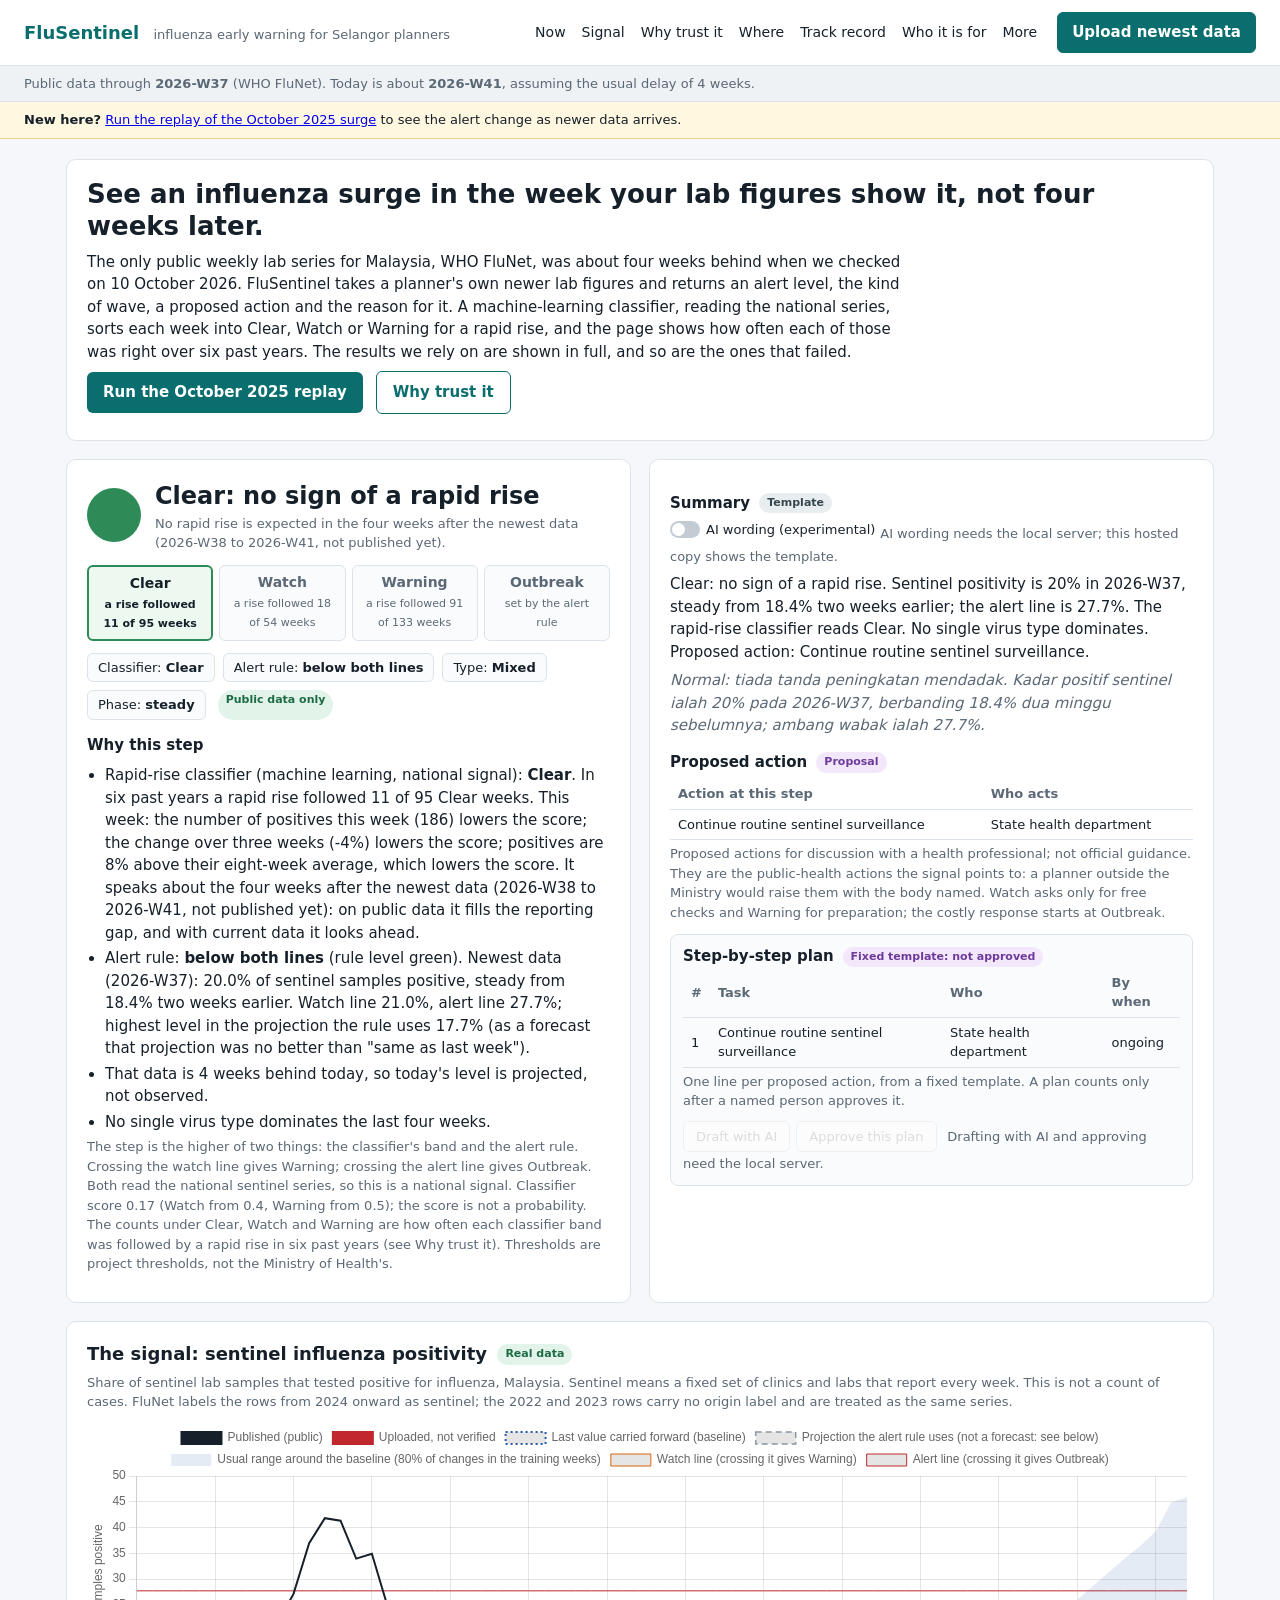
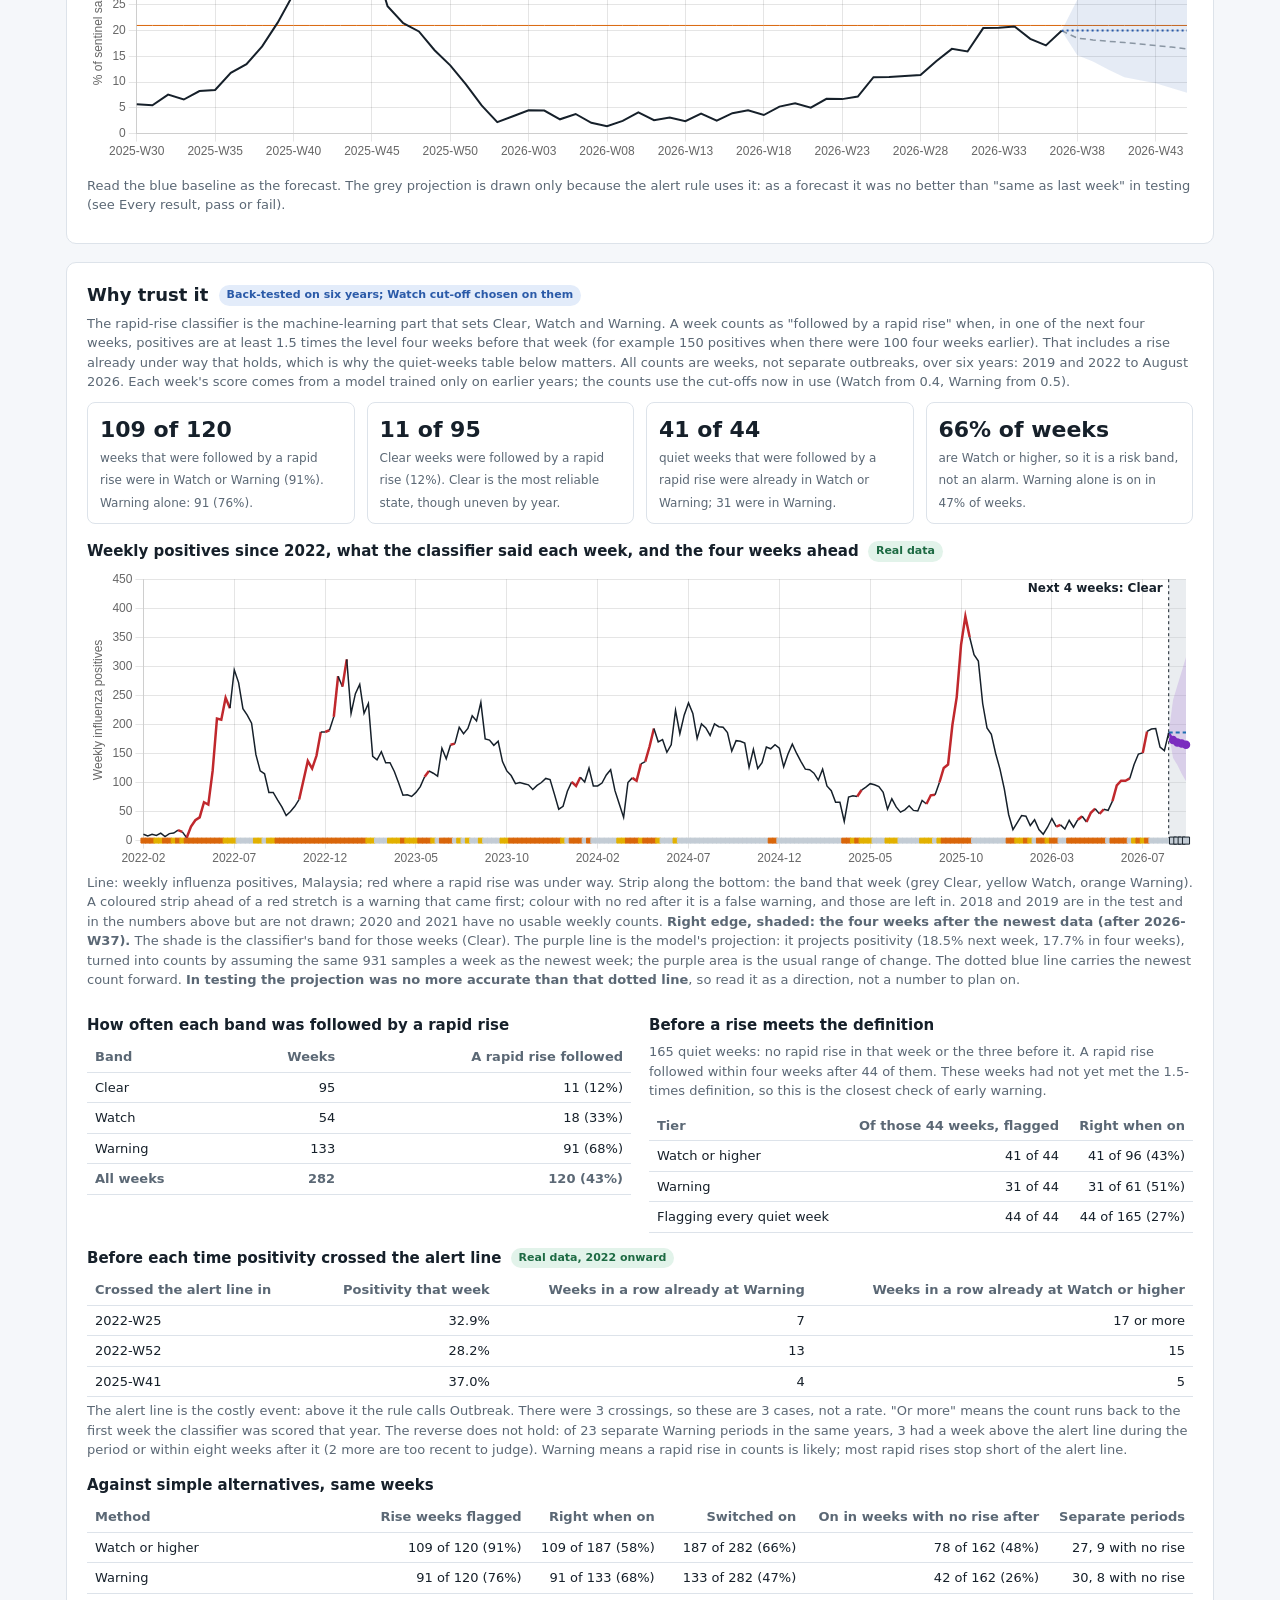
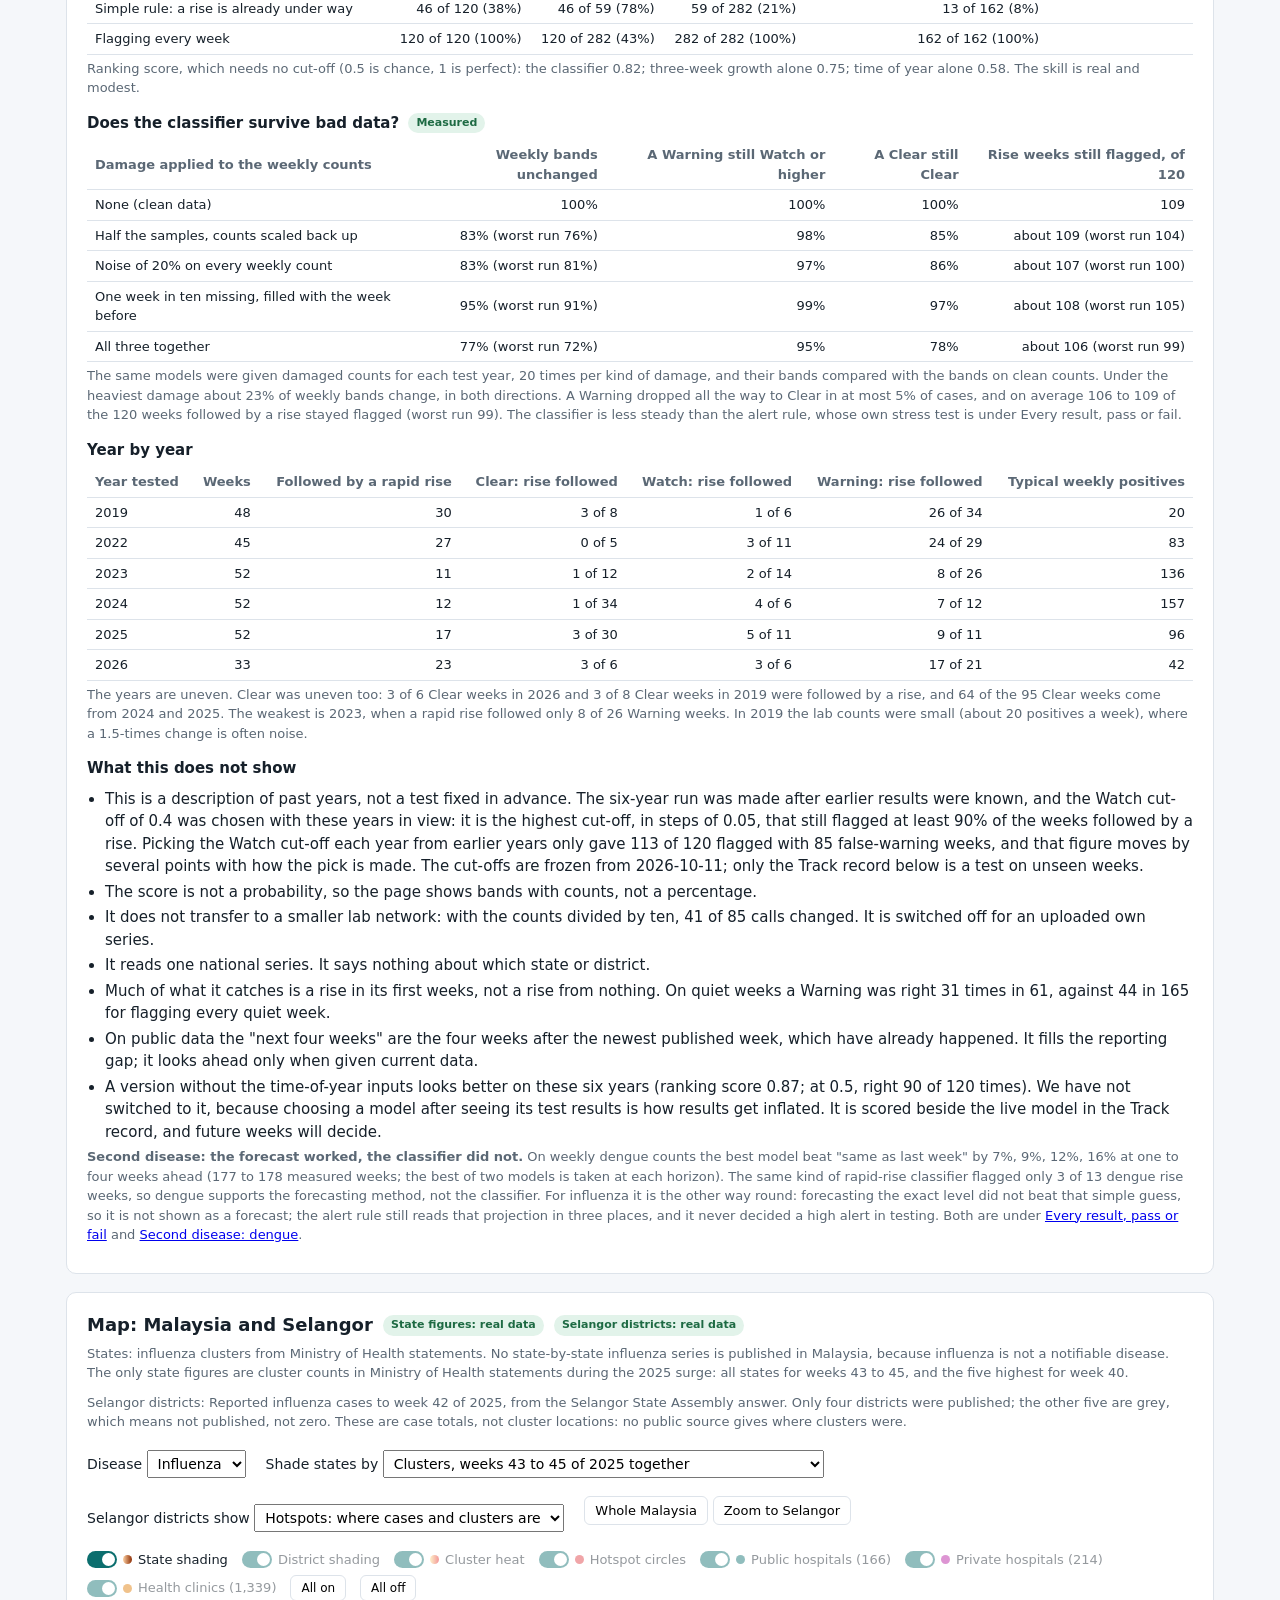
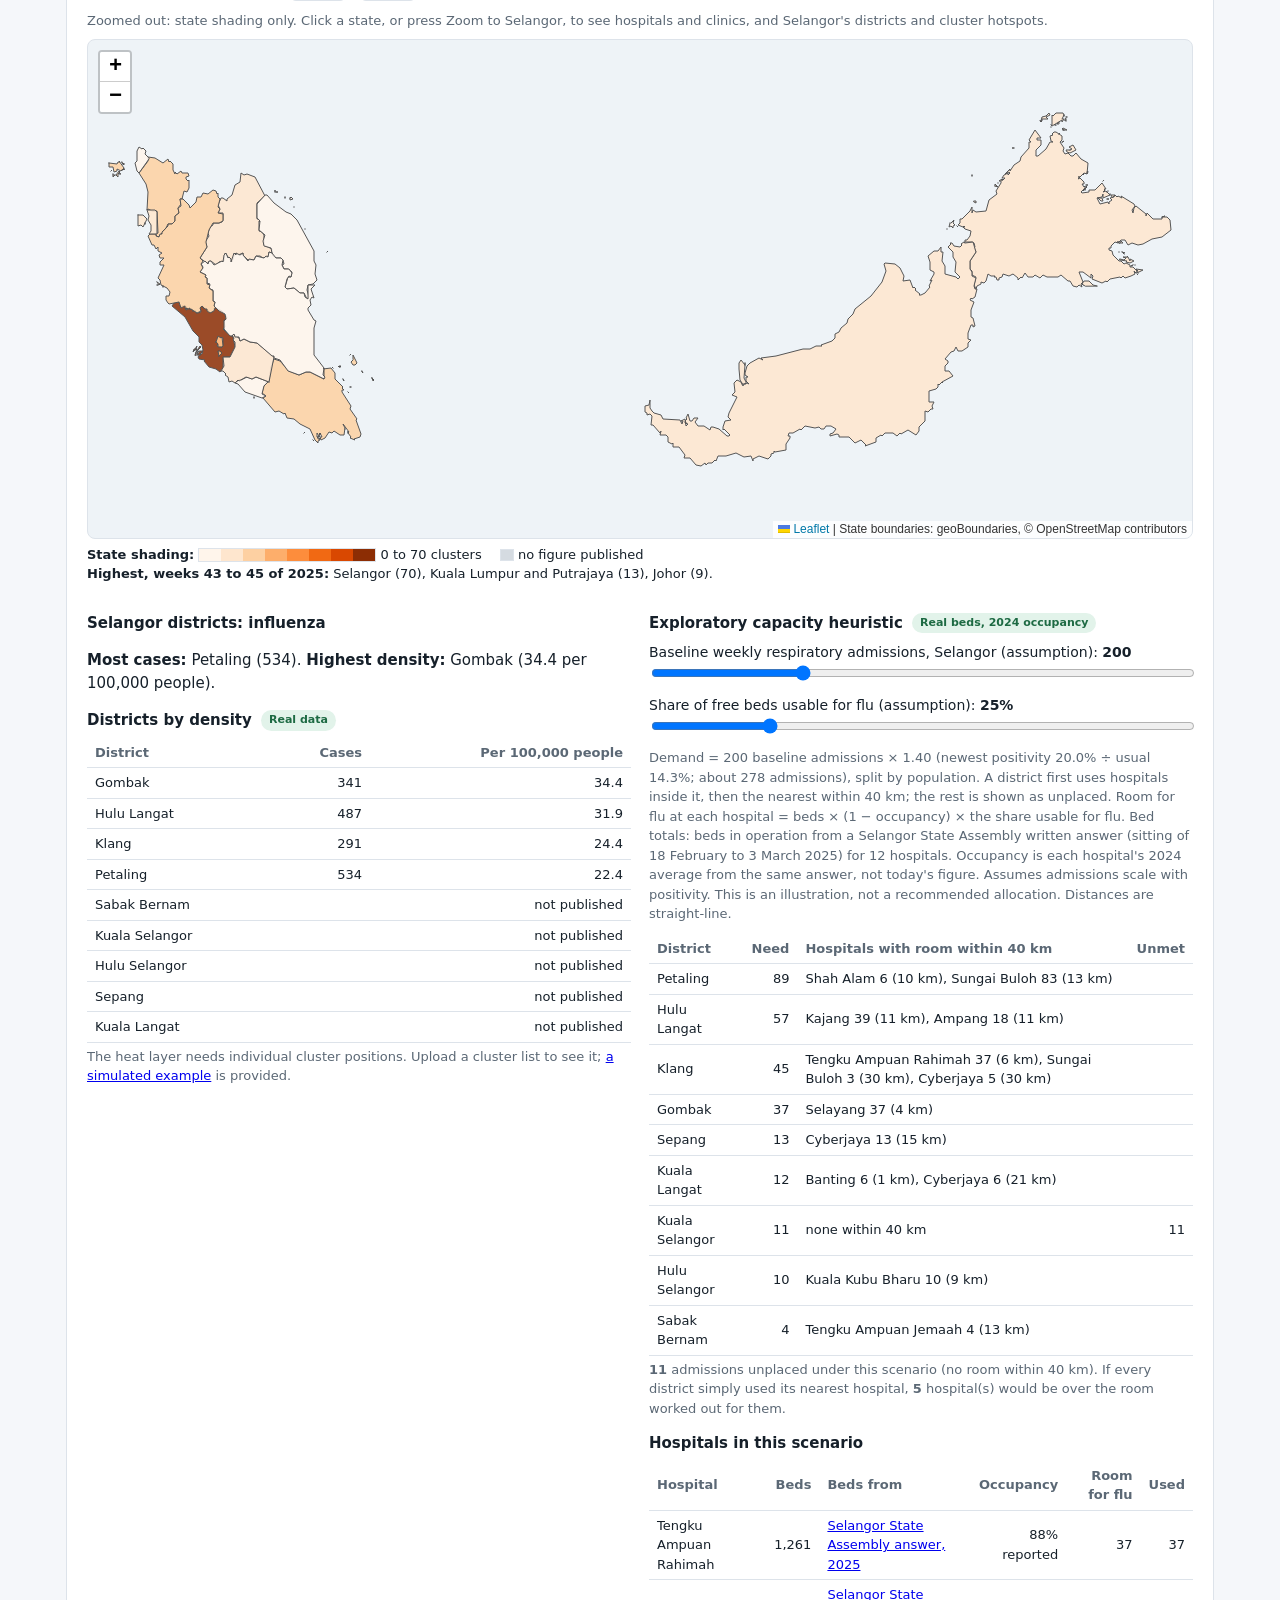
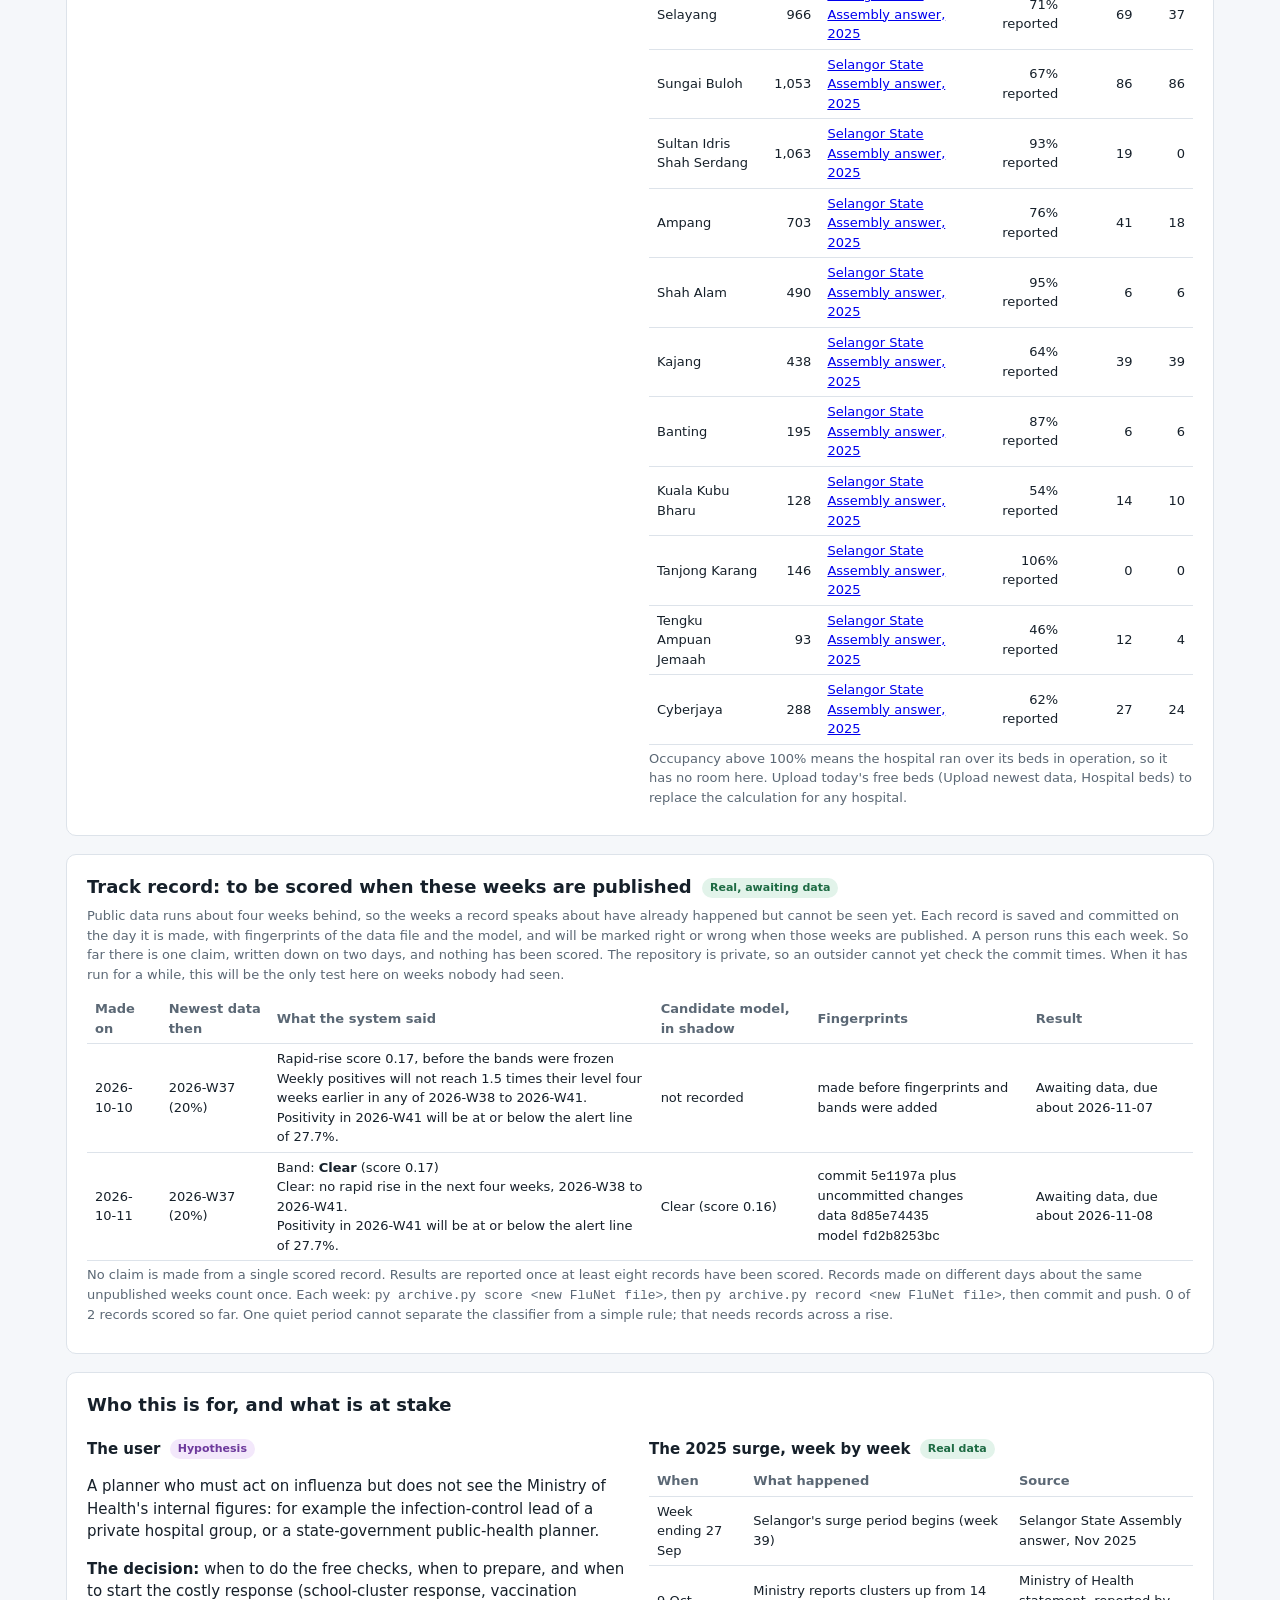
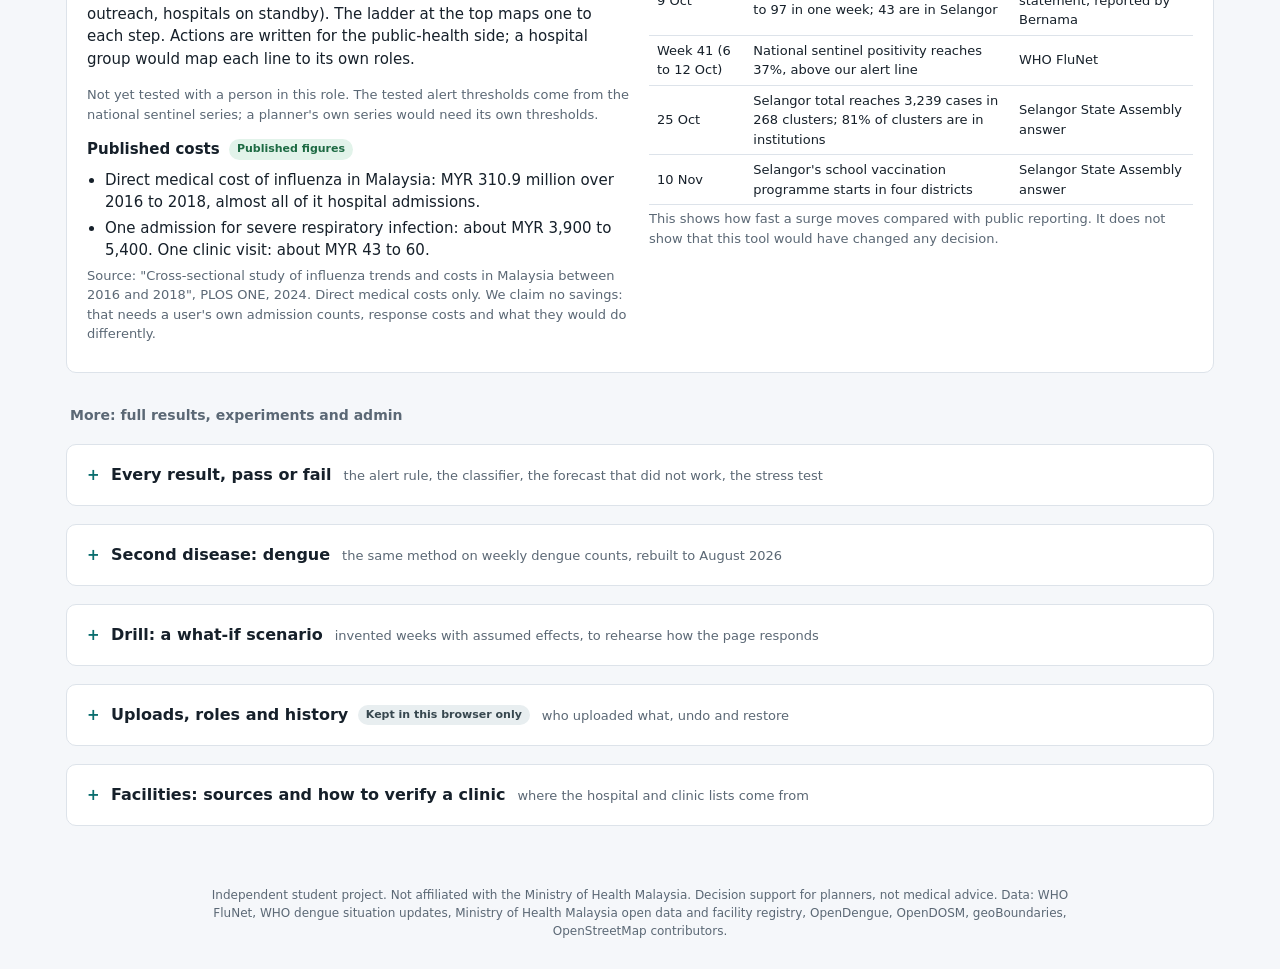
==== commit cb8db234: "Trends by state hidden: the influenza cluster chart has five scattered weeks and misses the peak, so" ====
--- a/site/index.html
+++ b/site/index.html
@@ -140,7 +140,7 @@
   <div class="chartbox"><canvas id="dengueChart"></canvas></div>
   <div id="dengueBody"></div>
 </details>
-<details id="trendFold" class="card fold">
+<details id="trendFold" class="card fold" hidden>
   <summary><h2>Trends by state</h2><span class="note">dengue by state with a line per state; influenza clusters by state</span></summary>
   <div id="trendBox">
     <p class="note" id="stNote"></p>
